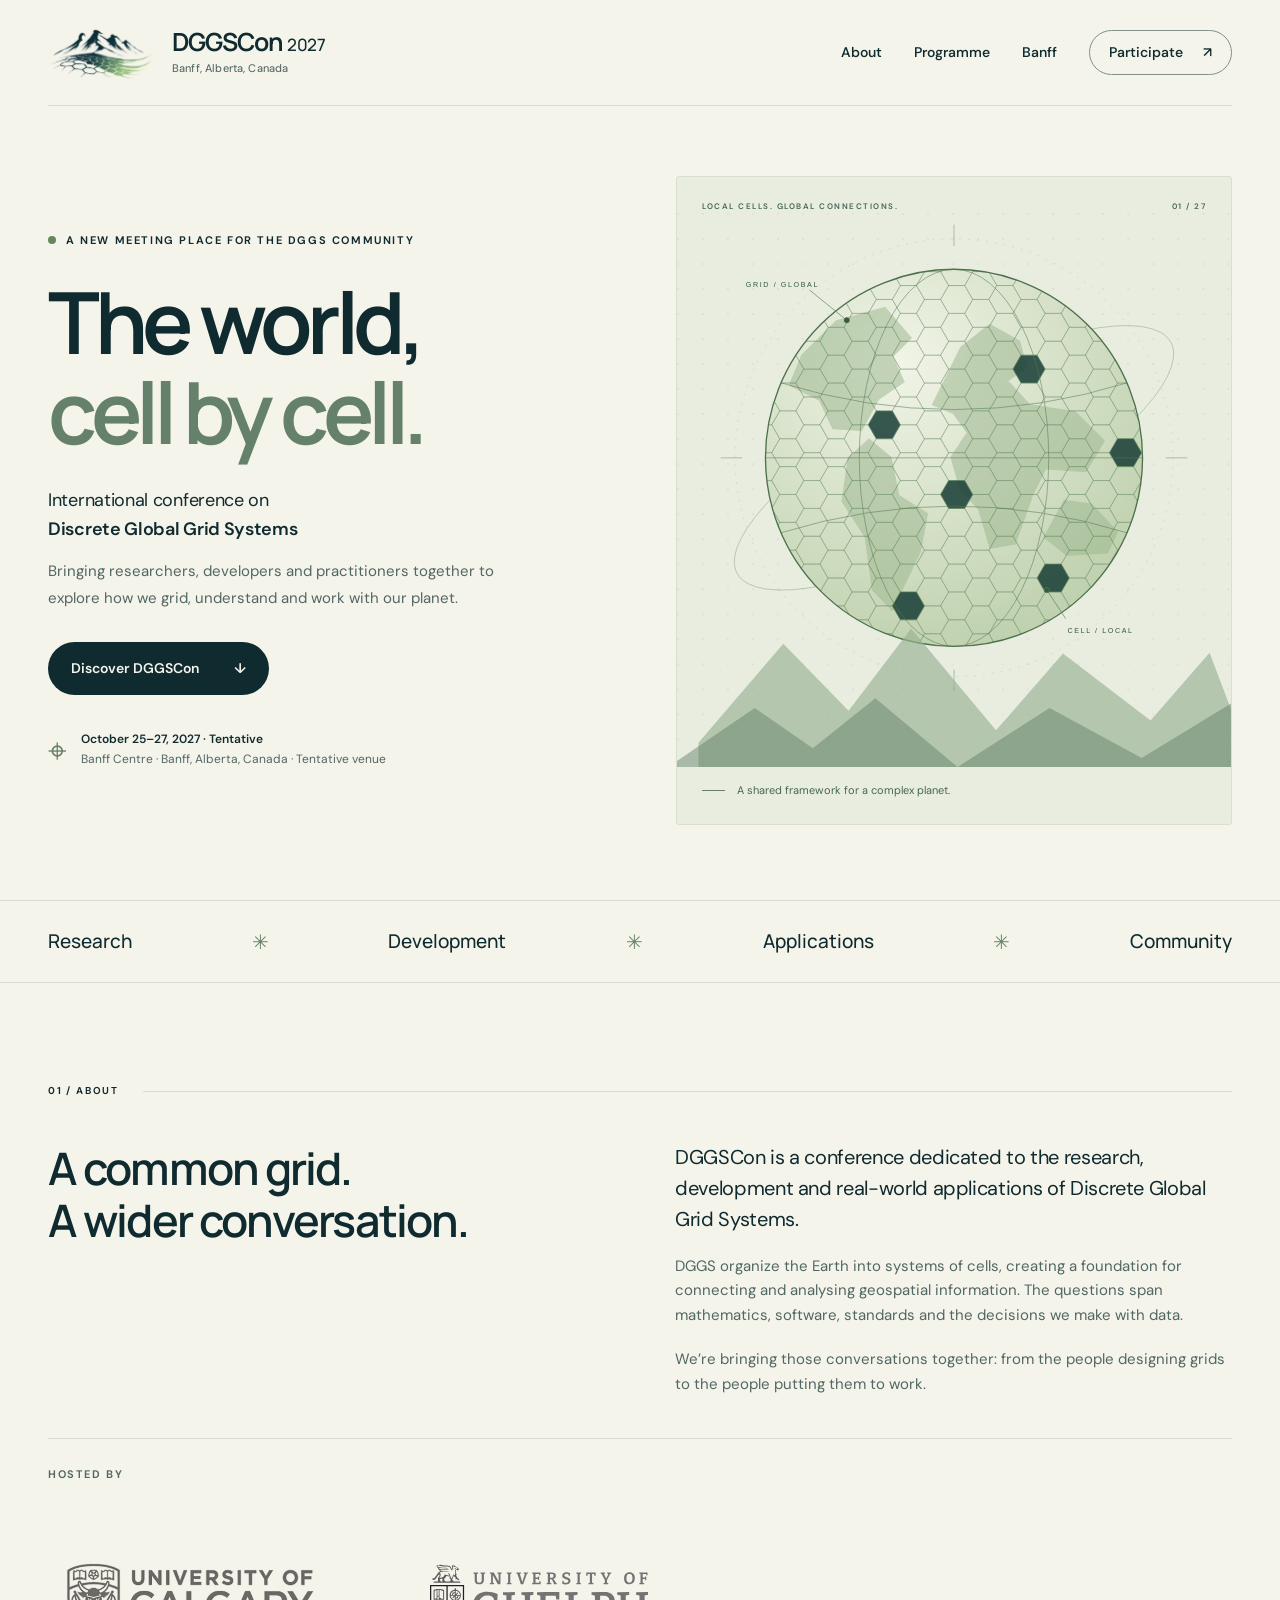
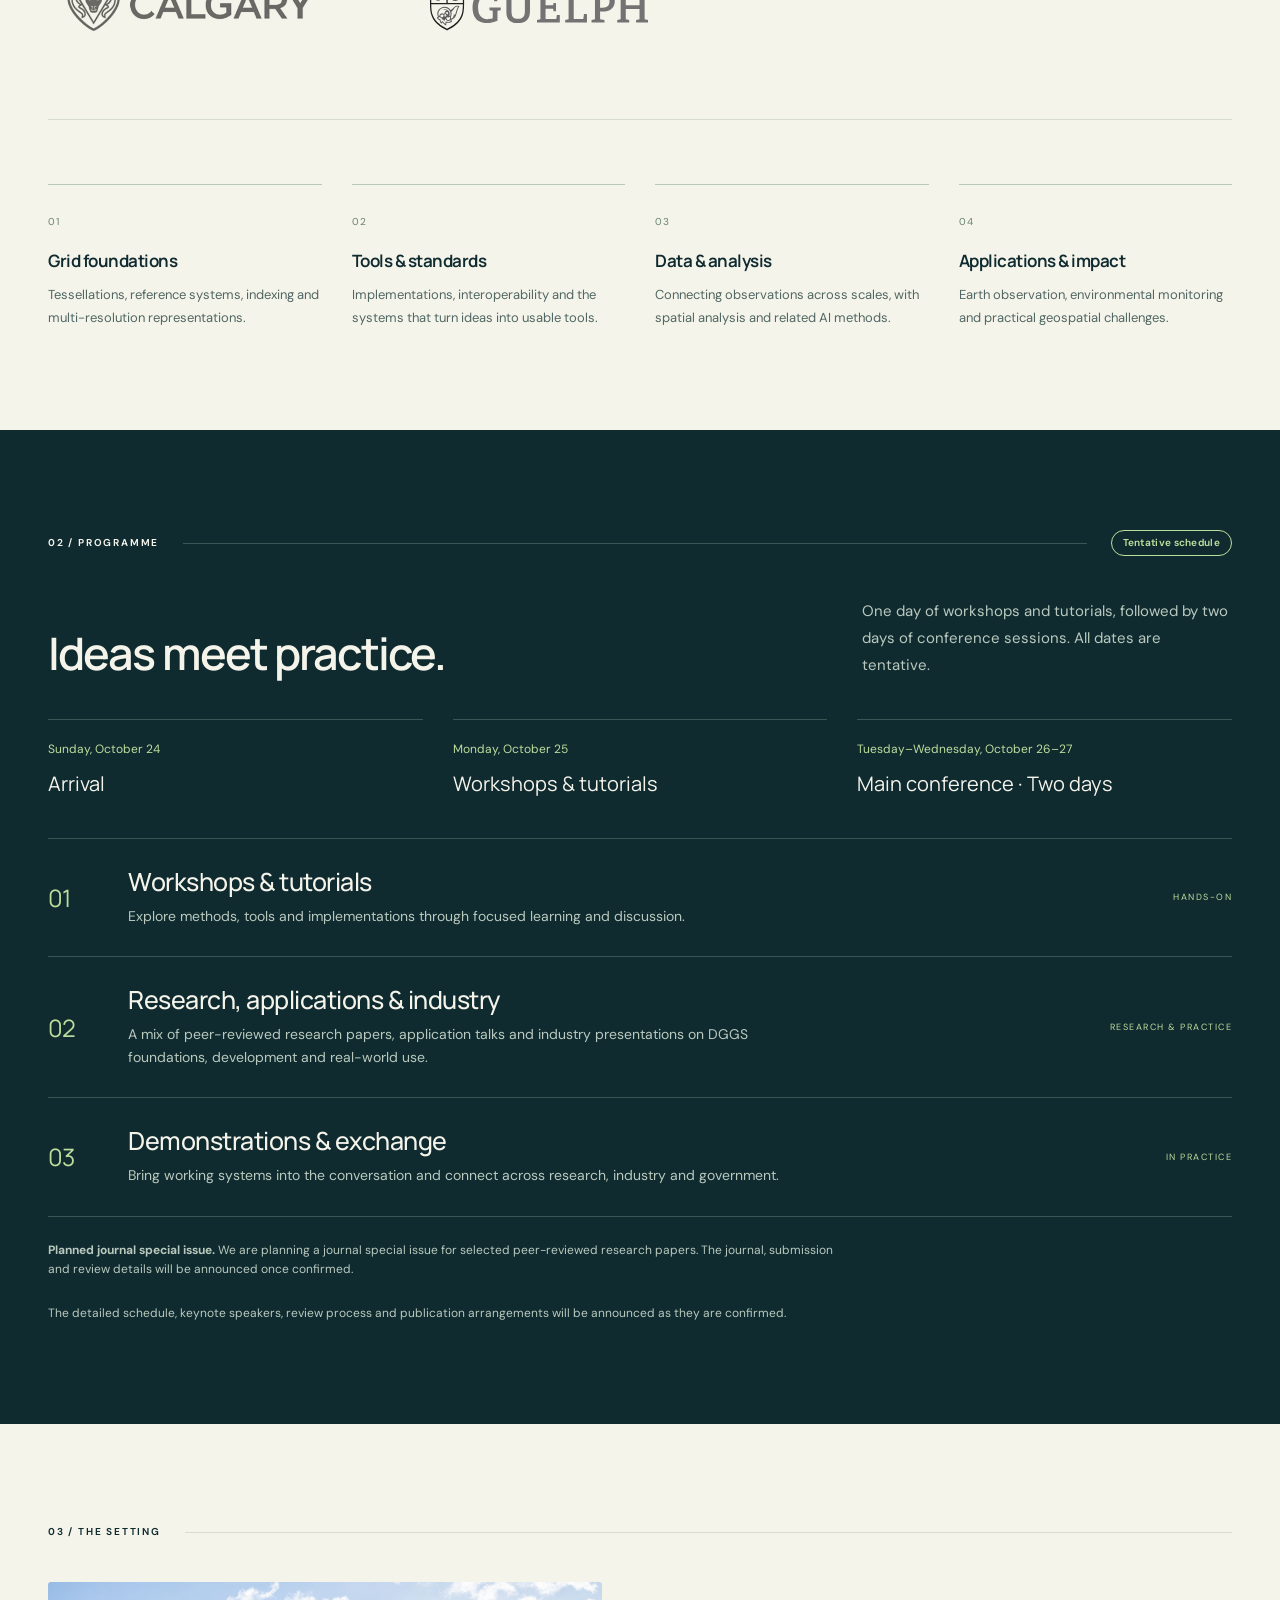
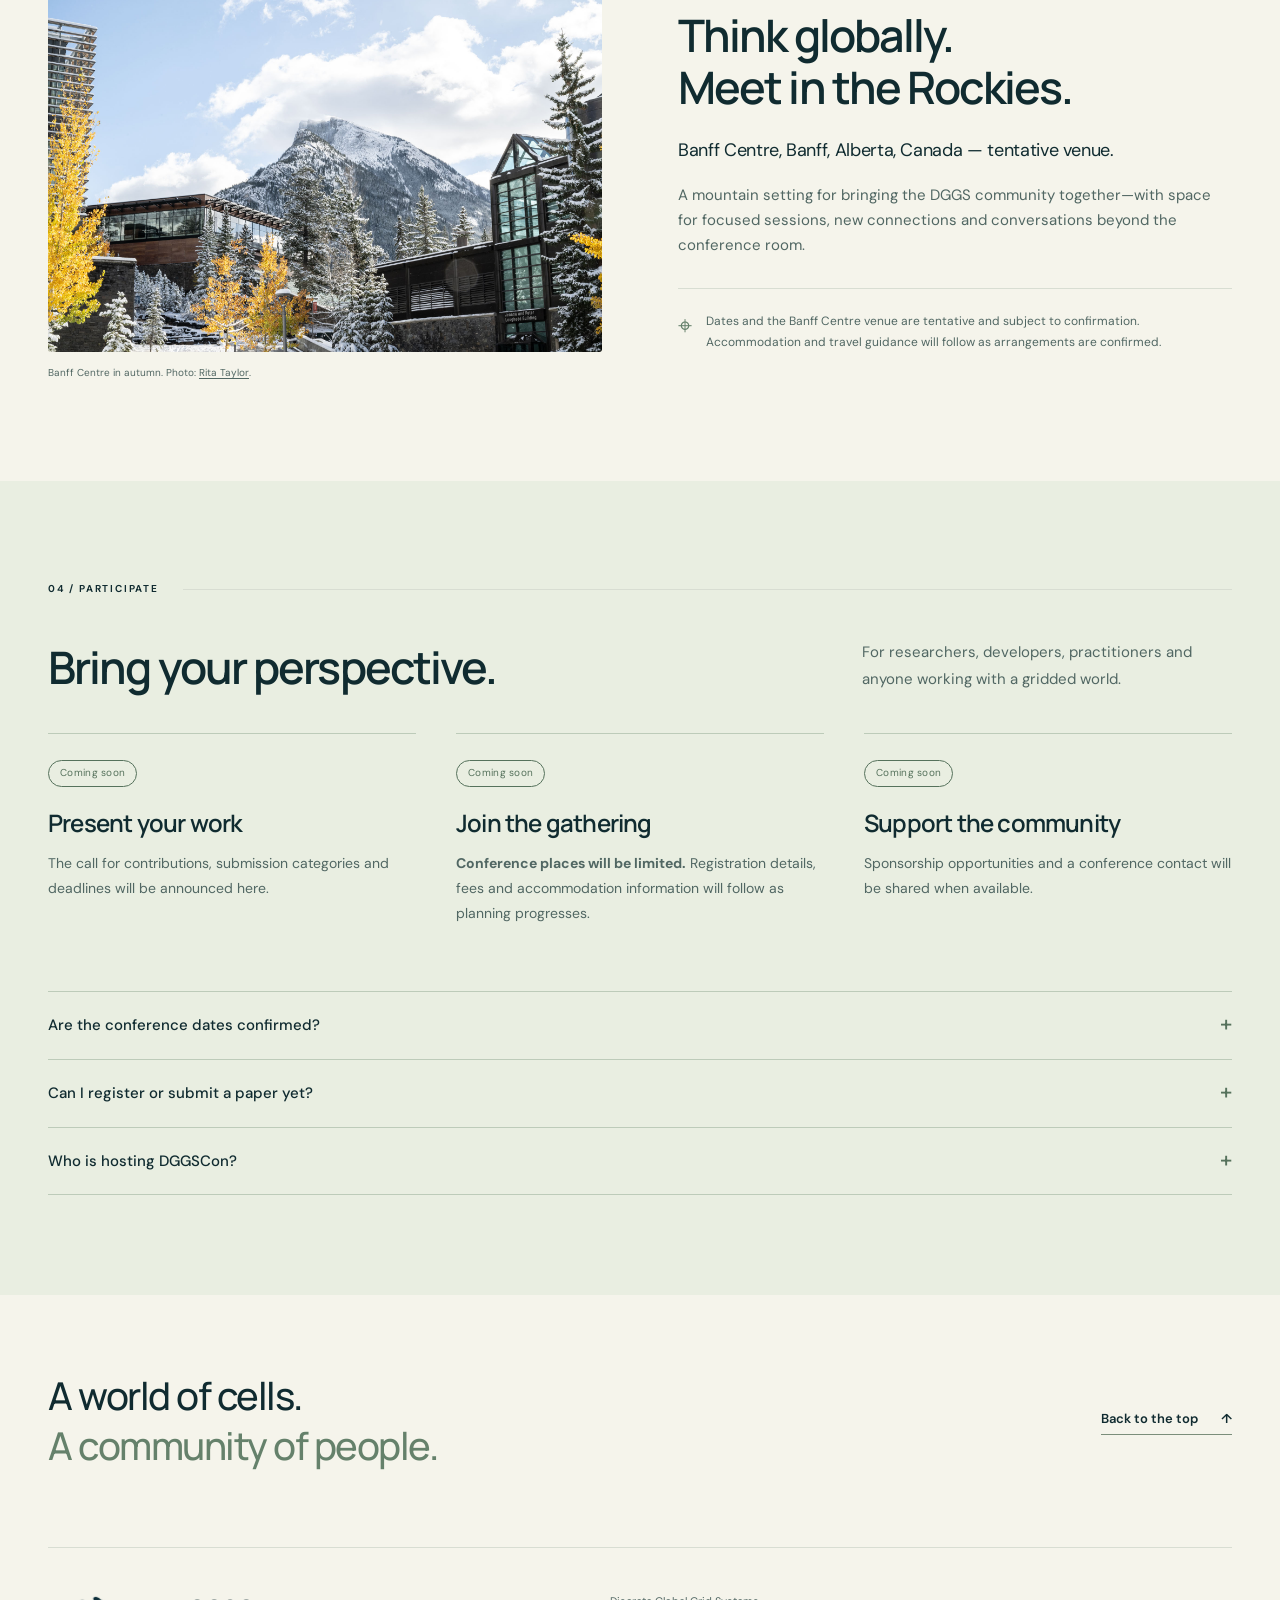
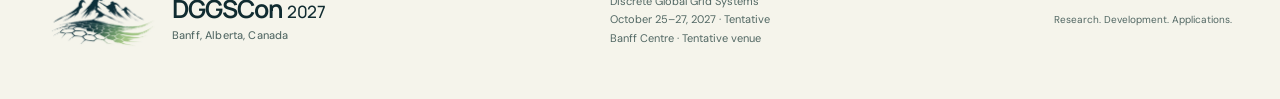
==== docs/index.html @ 4695f484 "Add grey university host logos" ====
<!doctype html>
<html lang="en">
<head>
  <meta charset="utf-8">
  <meta name="viewport" content="width=device-width, initial-scale=1">
  <meta name="description" content="DGGSCon 2027: a conference bringing together research, development and applications of Discrete Global Grid Systems. Tentatively October 25–27, 2027 at Banff Centre, Banff, Alberta, Canada.">
  <meta name="theme-color" content="#102b30">
  <meta property="og:title" content="DGGSCon 2027 — The world, cell by cell.">
  <meta property="og:description" content="Research. Development. Applications. A meeting place for the DGGS community. October 25–27, 2027 at Banff Centre, Banff, Canada — dates and venue tentative.">
  <meta property="og:type" content="website">
  <title>DGGSCon 2027 — Discrete Global Grid Systems</title>
  <link rel="icon" href="assets/dggscon-logo.png" type="image/png">
  <link rel="stylesheet" href="assets/styles.css?v=5">
</head>
<body>
  <a class="skip-link" href="#main">Skip to content</a>
  <header class="site-header shell">
    <a class="brand brand-logo" href="#" aria-label="DGGSCon 2027 home">
      <img src="assets/dggscon-logo.png" alt="" width="1774" height="887">
      <span class="brand-details">
        <span class="brand-name">DGGSCon <span class="brand-edition">2027</span></span>
        <span class="brand-location">Banff, Alberta, Canada</span>
      </span>
    </a>
    <nav aria-label="Main navigation">
      <a href="#about">About</a>
      <a href="#programme">Programme</a>
      <a href="#banff">Banff</a>
      <a class="nav-button" href="#participate">Participate <span aria-hidden="true">↗</span></a>
    </nav>
  </header>

  <main id="main">
    <section class="hero shell" aria-labelledby="hero-title">
      <div class="hero-copy">
        <p class="eyebrow"><span class="signal" aria-hidden="true"></span> A new meeting place for the DGGS community</p>
        <h1 id="hero-title">The world,<br><span>cell by cell.</span></h1>
        <p class="hero-subtitle">International conference on<br><strong>Discrete Global Grid Systems</strong></p>
        <p class="hero-description">Bringing researchers, developers and practitioners together to explore how we grid, understand and work with our planet.</p>
        <a class="button" href="#about">Discover DGGSCon <span aria-hidden="true">↓</span></a>
        <div class="hero-location">
          <span class="location-symbol" aria-hidden="true">⌖</span>
          <div><strong>October 25–27, 2027 · Tentative</strong><span>Banff Centre · Banff, Alberta, Canada · Tentative venue</span></div>
        </div>
      </div>
      <figure class="hero-art">
        <div class="art-topline"><span>LOCAL CELLS. GLOBAL CONNECTIONS.</span><span aria-hidden="true">01 / 27</span></div>
        <img src="assets/globe.svg" width="620" height="620" alt="An illustrative globe made of interconnected grid cells, above a mountain silhouette.">
        <figcaption><span class="art-caption-rule" aria-hidden="true"></span> A shared framework for a complex planet.</figcaption>
      </figure>
    </section>

    <div class="theme-band" aria-label="Conference focus">
      <div class="shell"><span>Research</span><span aria-hidden="true">✳</span><span>Development</span><span aria-hidden="true">✳</span><span>Applications</span><span aria-hidden="true">✳</span><span>Community</span></div>
    </div>

    <section id="about" class="about section shell" aria-labelledby="about-title">
      <div class="section-label"><span>01 / ABOUT</span><span class="fine-rule" aria-hidden="true"></span></div>
      <div class="about-grid">
        <h2 id="about-title">A common grid.<br>A wider conversation.</h2>
        <div class="about-copy">
          <p class="lead">DGGSCon is a conference dedicated to the research, development and real-world applications of Discrete Global Grid Systems.</p>
          <p>DGGS organize the Earth into systems of cells, creating a foundation for connecting and analysing geospatial information. The questions span mathematics, software, standards and the decisions we make with data.</p>
          <p>We’re bringing those conversations together: from the people designing grids to the people putting them to work.</p>
        </div>
      </div>
      <div class="organizers" aria-label="Conference hosts">
        <p class="eyebrow">Hosted by</p>
        <div class="host-logos">
          <a class="host-logo host-logo-calgary" href="https://www.ucalgary.ca/">
            <img src="assets/university-of-calgary-logo.jpg" alt="University of Calgary" width="576" height="311" loading="lazy">
          </a>
          <a class="host-logo host-logo-guelph" href="https://www.uoguelph.ca/">
            <img src="assets/university-of-guelph-logo.svg" alt="University of Guelph" width="1346" height="437" loading="lazy">
          </a>
        </div>
      </div>
      <div class="topics" aria-label="Topics of interest">
        <article><span class="topic-number">01</span><h3>Grid foundations</h3><p>Tessellations, reference systems, indexing and multi-resolution representations.</p></article>
        <article><span class="topic-number">02</span><h3>Tools &amp; standards</h3><p>Implementations, interoperability and the systems that turn ideas into usable tools.</p></article>
        <article><span class="topic-number">03</span><h3>Data &amp; analysis</h3><p>Connecting observations across scales, with spatial analysis and related AI methods.</p></article>
        <article><span class="topic-number">04</span><h3>Applications &amp; impact</h3><p>Earth observation, environmental monitoring and practical geospatial challenges.</p></article>
      </div>
    </section>

    <section id="programme" class="programme section" aria-labelledby="programme-title">
      <div class="shell">
        <div class="section-label"><span>02 / PROGRAMME</span><span class="fine-rule" aria-hidden="true"></span><span class="status-pill">Tentative schedule</span></div>
        <div class="section-intro"><h2 id="programme-title">Ideas meet practice.</h2><p>One day of workshops and tutorials, followed by two days of conference sessions. All dates are tentative.</p></div>
        <dl class="schedule-grid" aria-label="Tentative conference schedule">
          <div><dt>Sunday, October 24</dt><dd>Arrival</dd></div>
          <div><dt>Monday, October 25</dt><dd>Workshops &amp; tutorials</dd></div>
          <div><dt>Tuesday–Wednesday, October 26–27</dt><dd>Main conference · Two days</dd></div>
        </dl>
        <div class="programme-list">
          <article><span class="programme-index">01</span><div><h3>Workshops &amp; tutorials</h3><p>Explore methods, tools and implementations through focused learning and discussion.</p></div><span class="programme-tag">HANDS-ON</span></article>
          <article><span class="programme-index">02</span><div><h3>Research, applications &amp; industry</h3><p>A mix of peer-reviewed research papers, application talks and industry presentations on DGGS foundations, development and real-world use.</p></div><span class="programme-tag">RESEARCH &amp; PRACTICE</span></article>
          <article><span class="programme-index">03</span><div><h3>Demonstrations &amp; exchange</h3><p>Bring working systems into the conversation and connect across research, industry and government.</p></div><span class="programme-tag">IN PRACTICE</span></article>
        </div>
        <p class="programme-note"><strong>Planned journal special issue.</strong> We are planning a journal special issue for selected peer-reviewed research papers. The journal, submission and review details will be announced once confirmed.</p>
        <p class="programme-note">The detailed schedule, keynote speakers, review process and publication arrangements will be announced as they are confirmed.</p>
      </div>
    </section>

    <section id="banff" class="banff section shell" aria-labelledby="banff-title">
      <div class="section-label"><span>03 / THE SETTING</span><span class="fine-rule" aria-hidden="true"></span></div>
      <div class="banff-grid">
        <figure class="setting-photo">
          <img src="assets/banff-centre-autumn-rita-taylor.jpg" width="2049" height="1366" loading="lazy" alt="Banff Centre campus with golden autumn trees and fresh snow beneath a mountain peak.">
          <figcaption>Banff Centre in autumn. Photo: <a href="https://tourismealberta.ca/wp-content/uploads/2018/05/Banff-Centre-for-Arts-and-Creativity-Campus-Fall-Photo-by-Rita-Taylor.jpg">Rita Taylor</a>.</figcaption>
        </figure>
        <div class="banff-copy"><h2 id="banff-title">Think globally.<br>Meet in the Rockies.</h2><p class="lead">Banff Centre, Banff, Alberta, Canada — tentative venue.</p><p>A mountain setting for bringing the DGGS community together—with space for focused sessions, new connections and conversations beyond the conference room.</p><div class="venue-note"><span aria-hidden="true">⌖</span><p>Dates and the Banff Centre venue are tentative and subject to confirmation. Accommodation and travel guidance will follow as arrangements are confirmed.</p></div></div>
      </div>
    </section>

    <section id="participate" class="participate section" aria-labelledby="participate-title">
      <div class="shell">
        <div class="section-label"><span>04 / PARTICIPATE</span><span class="fine-rule" aria-hidden="true"></span></div>
        <div class="section-intro"><h2 id="participate-title">Bring your perspective.</h2><p>For researchers, developers, practitioners and anyone working with a gridded world.</p></div>
        <div class="participation-grid">
          <article><span class="status-pill">Coming soon</span><h3>Present your work</h3><p>The call for contributions, submission categories and deadlines will be announced here.</p></article>
          <article><span class="status-pill">Coming soon</span><h3>Join the gathering</h3><p><strong>Conference places will be limited.</strong> Registration details, fees and accommodation information will follow as planning progresses.</p></article>
          <article><span class="status-pill">Coming soon</span><h3>Support the community</h3><p>Sponsorship opportunities and a conference contact will be shared when available.</p></article>
        </div>
        <div class="faq">
          <details><summary>Are the conference dates confirmed?<span aria-hidden="true">+</span></summary><p>The tentative event dates are October 25–27, 2027: workshops and tutorials on October 25, followed by two days of conference sessions on October 26–27. Arrival is planned for October 24. Both the dates and the Banff Centre venue are subject to confirmation.</p></details>
          <details><summary>Can I register or submit a paper yet?<span aria-hidden="true">+</span></summary><p>Registration and submissions are not open yet. This page will be updated with the relevant links and deadlines when they are available.</p></details>
          <details><summary>Who is hosting DGGSCon?<span aria-hidden="true">+</span></summary><p>DGGSCon is hosted by the University of Calgary and the University of Guelph. Organizing committee members, Programme Chairs and advisory appointments will be announced as roles are confirmed.</p></details>
        </div>
      </div>
    </section>
    <section class="closing shell" aria-label="Conference invitation"><p>A world of cells.<br><span>A community of people.</span></p><a class="text-link" href="#main">Back to the top <span aria-hidden="true">↑</span></a></section>
  </main>
  <footer class="site-footer shell">
    <a class="brand brand-logo" href="#main" aria-label="DGGSCon 2027 home">
      <img src="assets/dggscon-logo.png" alt="" width="1774" height="887">
      <span class="brand-details">
        <span class="brand-name">DGGSCon <span class="brand-edition">2027</span></span>
        <span class="brand-location">Banff, Alberta, Canada</span>
      </span>
    </a>
    <p>Discrete Global Grid Systems<br>October 25–27, 2027 · Tentative<br>Banff Centre · Tentative venue</p>
    <span class="footer-note">Research. Development. Applications.</span>
  </footer>
</body>
</html>
---- docs/assets/styles.css ----
@import url('https://fonts.googleapis.com/css2?family=DM+Sans:wght@400;450;500;550;600;650;700&family=Manrope:wght@400;500;600;650;700;750;800&display=swap');

:root{--paper:#f5f4eb;--ink:#102b30;--muted:#516763;--line:#d8ddd2;--green:#bbdf9d;--pine:#193b3c;--cream:#e8edda;--font:'DM Sans',sans-serif;--display:'Manrope',sans-serif}
*{box-sizing:border-box}html{scroll-behavior:smooth;scroll-padding-top:30px}body{margin:0;background:var(--paper);color:var(--ink);font-family:var(--font);font-size:16px;line-height:1.65;-webkit-font-smoothing:antialiased}a{color:inherit;text-decoration:none}a:hover{text-decoration:underline;text-underline-offset:5px}button,a,summary{-webkit-tap-highlight-color:transparent}a:focus-visible,summary:focus-visible{outline:3px solid #aa6830;outline-offset:5px}img,svg{max-width:100%;display:block}h1,h2,h3,p,figure{margin:0}h1,h2,h3{font-family:var(--display);line-height:1.16}::selection{background:var(--green);color:var(--ink)}.shell{width:min(1240px,calc(100% - 96px));margin-inline:auto}.section{padding-block:100px}.skip-link{position:absolute;top:8px;left:12px;background:var(--ink);color:white;padding:12px;transform:translateY(-160%);z-index:5}.skip-link:focus{transform:none}.sr-only{position:absolute;width:1px;height:1px;padding:0;margin:-1px;overflow:hidden;clip:rect(0,0,0,0);white-space:nowrap;border:0}
.site-header{min-height:106px;display:flex;align-items:center;justify-content:space-between;border-bottom:1px solid var(--line);gap:24px}.brand{display:inline-flex;align-items:center;gap:10px;font-family:var(--display);font-size:24px;font-weight:800;letter-spacing:-1.2px;line-height:1}.brand-year{font-weight:500;font-size:13px;letter-spacing:-.3px;padding-left:7px;vertical-align:top}.site-header nav{display:flex;align-items:center;gap:32px;font-size:14px;font-weight:550}.nav-button{border:1px solid #81918a;border-radius:30px;padding:10px 19px;display:flex;gap:20px;align-items:center}.nav-button:hover{background:var(--cream);text-decoration:none}
.hero{display:grid;grid-template-columns:1.04fr 1fr;gap:50px;align-items:center;padding-block:70px 75px}.eyebrow{font-size:11px;font-weight:650;letter-spacing:1.6px;text-transform:uppercase;display:flex;align-items:center;gap:10px}.signal{display:block;width:8px;height:8px;background:#64875d;border-radius:50%;flex-shrink:0}.hero h1{font-size:clamp(58px,6.7vw,93px);font-weight:650;letter-spacing:-5.5px;line-height:1.04;margin-top:28px}.hero h1 span{color:#65816b}.hero-subtitle{margin-top:30px;font-size:18px;line-height:1.6;letter-spacing:-.3px}.hero-subtitle strong{font-weight:600}.hero-description{max-width:460px;margin-top:15px;color:var(--muted);font-size:15px;line-height:1.8}.button{display:inline-flex;align-items:center;gap:35px;background:var(--ink);color:var(--paper);border-radius:32px;padding:15px 23px;margin-top:30px;font-size:14px;font-weight:600}.button:hover{background:#2d5049;text-decoration:none}.hero-location{display:flex;align-items:center;gap:14px;margin-top:35px}.location-symbol{font-size:33px;font-weight:400;line-height:1;color:#64806a}.hero-location strong,.hero-location span:not(.location-symbol){display:block;font-size:12px}.hero-location strong{font-weight:600}.hero-location div>span{color:var(--muted);font-size:11px}.hero-art{position:relative;align-self:stretch;display:flex;flex-direction:column;justify-content:center;min-width:0;background:#e8eddf;border:1px solid #d6dfd1;border-radius:3px;overflow:hidden}.art-topline{display:flex;justify-content:space-between;gap:12px;padding:23px 25px 0;font-size:8px;font-weight:600;letter-spacing:1.5px;color:#466759}.hero-art>img{width:100%;height:auto;margin-block:-2px -15px}.hero-art figcaption{display:flex;align-items:center;gap:12px;padding:0 25px 25px;color:#466759;font-size:11px}.art-caption-rule{width:23px;height:1px;background:#67816a}.theme-band{border-block:1px solid var(--line)}.theme-band>.shell{display:flex;justify-content:space-between;align-items:center;gap:16px;padding-block:24px;font-family:var(--display);font-size:19px;font-weight:500}.theme-band span[aria-hidden]{color:#67846b;font-size:20px}
.section-label{display:flex;align-items:center;gap:24px;font-size:10px;font-weight:650;letter-spacing:1.8px}.fine-rule{height:1px;background:var(--line);flex:1}.about-grid{display:grid;grid-template-columns:1fr 1fr;gap:70px;margin-top:42px}h2{font-size:clamp(33px,3.5vw,46px);font-weight:600;letter-spacing:-1.9px}.lead{font-size:20px;line-height:1.55;letter-spacing:-.35px}.about-copy>p+p{margin-top:19px;color:var(--muted);font-size:15px}.text-link{display:inline-flex;gap:23px;align-items:center;font-size:13px;font-weight:600;border-bottom:1px solid #7b8e7b;padding-bottom:5px}.about-copy>.text-link{margin-top:24px}.text-link:hover{text-decoration:none;border-color:var(--ink)}.topics{display:grid;grid-template-columns:repeat(4,1fr);gap:30px;margin-top:64px}.topics article{border-top:1px solid #b9c7b7;padding-top:22px}.topic-number{font-size:10px;color:#65836b;letter-spacing:1px}.topics h3{font-size:17px;font-weight:650;margin-block:18px 12px;letter-spacing:-.5px}.topics p{font-size:13px;color:var(--muted);line-height:1.8}
.programme{background:var(--ink);color:var(--paper)}.programme .fine-rule{background:#3b5555}.status-pill{display:inline-block;border:1px solid currentColor;border-radius:18px;padding:4px 11px;font-size:10px;letter-spacing:.3px;white-space:nowrap;color:#56725c}.programme .status-pill{color:var(--green);letter-spacing:.3px}.section-intro{display:flex;justify-content:space-between;align-items:flex-end;gap:60px;margin-block:42px 40px}.section-intro>p{max-width:370px;font-size:15px;color:var(--muted);line-height:1.8}.programme .section-intro>p{color:#b9c9be}.programme-list article{display:flex;align-items:center;gap:40px;border-top:1px solid #3b5555;padding-block:28px}.programme-index{font-family:var(--display);color:var(--green);font-size:24px;letter-spacing:-1px;width:40px;flex-shrink:0}.programme-list h3{font-weight:500;letter-spacing:-.5px;font-size:25px}.programme-list p{font-size:14px;color:#b9c9be;margin-top:9px;max-width:690px}.programme-tag{margin-left:auto;color:var(--green);font-size:9px;letter-spacing:1.5px;white-space:nowrap}.programme-list{border-bottom:1px solid #3b5555}.programme-note{margin-top:24px;color:#b9c9be;font-size:12px;max-width:800px}
.banff-grid{display:grid;grid-template-columns:1fr 1fr;gap:76px;align-items:center;margin-top:42px}.mountain-panel{background:#193b3c;position:relative;overflow:hidden;border-radius:3px;color:#dce8d5}.mountain-label{position:absolute;top:25px;left:25px;font-size:8px;letter-spacing:2px}.mountain-panel svg{width:100%;height:auto;min-height:300px;object-fit:cover}.mountain-bottom{position:absolute;bottom:24px;left:25px;font-size:8px;letter-spacing:2px}.banff-copy .lead{margin-top:24px;font-size:18px}.banff-copy>p:not(.lead){color:var(--muted);font-size:15px;margin-top:18px}.venue-note{display:flex;gap:14px;align-items:flex-start;padding-top:22px;border-top:1px solid var(--line);margin-top:30px}.venue-note>span{font-size:25px;line-height:1.2;color:#64806a}.venue-note p{font-size:12px;color:var(--muted);line-height:1.8}.participate{background:#e9eee1}.participation-grid{display:grid;grid-template-columns:repeat(3,1fr);gap:40px}.participation-grid article{padding-top:24px;border-top:1px solid #bdcbb9}.participation-grid h3{font-size:24px;font-weight:600;letter-spacing:-.8px;margin-top:22px}.participation-grid p{margin-top:14px;font-size:14px;color:var(--muted);line-height:1.8}.faq{margin-top:65px;border-top:1px solid #bdcbb9}.faq details{border-bottom:1px solid #bdcbb9;padding-block:21px}.faq summary{list-style:none;cursor:pointer;display:flex;justify-content:space-between;gap:25px;font-weight:500;font-size:15px}.faq summary::-webkit-details-marker{display:none}.faq summary>span{font-size:22px;color:#56725c;line-height:1}.faq details[open] summary>span{transform:rotate(45deg)}.faq details>p{margin-top:16px;font-size:14px;color:var(--muted);max-width:770px}.closing{display:flex;align-items:center;justify-content:space-between;gap:40px;padding-block:76px}.closing p{font-family:var(--display);font-weight:500;font-size:clamp(26px,3vw,39px);letter-spacing:-1.5px;line-height:1.3}.closing p>span{color:#65816b}.site-footer{border-top:1px solid var(--line);display:flex;align-items:center;justify-content:space-between;gap:30px;padding-block:30px 38px}.site-footer .brand{font-size:21px}.site-footer p{font-size:11px;color:var(--muted);line-height:1.7}.footer-note{font-size:10px;color:var(--muted)}
.hero-art>img{margin-block:0}.hero-art figcaption{background:#e8eddf;padding-top:14px}
@media(min-width:1600px){.hero{padding-block:85px}.hero h1{font-size:96px}}
@media(max-width:1100px){.shell{width:calc(100% - 64px)}.hero{gap:30px}.hero h1{font-size:70px;letter-spacing:-4px}.hero .eyebrow{font-size:9px;letter-spacing:1px}.hero-description{font-size:14px}.art-topline{font-size:7px;letter-spacing:1px}.about-grid{gap:45px}.topics{gap:20px}.banff-grid{gap:45px}.programme-tag{font-size:8px}.programme-list article{gap:25px}}
@media(max-width:800px){.shell{width:calc(100% - 48px)}.site-header{min-height:92px}.site-header nav{gap:18px;font-size:12px}.brand{font-size:21px}.nav-button{padding:9px 13px;gap:8px}.hero{grid-template-columns:1fr;gap:42px;padding-block:48px}.hero h1{font-size:clamp(60px,11vw,90px);letter-spacing:-4px}.hero .eyebrow{font-size:10px}.hero-description{max-width:500px;font-size:15px}.hero-art{max-width:520px;width:100%;justify-self:center}.hero-art>img{max-height:480px;object-fit:contain}.theme-band>.shell{font-size:15px;padding-block:20px;gap:10px}.theme-band span[aria-hidden]{font-size:15px}.section{padding-block:65px}.about-grid{grid-template-columns:1fr;gap:30px;margin-top:30px}.about-copy{max-width:620px}.topics{grid-template-columns:repeat(2,1fr);gap:30px;margin-top:40px}.section-intro{display:block;margin-top:30px}.section-intro>p{margin-top:18px;max-width:550px}.programme-tag{display:none}.programme-list article{gap:22px}.programme-list h3{font-size:22px}.programme-index{font-size:22px}.banff-grid{grid-template-columns:1fr;gap:35px;margin-top:30px}.mountain-panel{max-width:580px;width:100%;justify-self:center}.banff-copy{max-width:620px}.participation-grid{gap:22px}.participation-grid h3{font-size:21px}.participation-grid p{font-size:13px}.closing{padding-block:55px}.footer-note{display:none}}
@media(max-width:520px){.shell{width:calc(100% - 36px)}.site-header{flex-wrap:wrap;justify-content:center;gap:20px;padding-block:23px 19px}.site-header .brand{font-size:24px}.site-header nav{width:100%;justify-content:space-between;gap:10px;font-size:12px}.nav-button{padding:7px 12px}.hero{padding-top:37px;gap:32px}.hero .eyebrow{font-size:8px;letter-spacing:1px}.hero h1{font-size:clamp(44px,13vw,61px);letter-spacing:-2.5px;margin-top:24px}.hero-subtitle{font-size:17px;margin-top:25px}.hero-description{font-size:14px}.hero-location{margin-top:28px}.hero-location strong{font-size:11px}.hero-location div>span{font-size:10px}.art-topline{padding:18px 18px 0;font-size:6px}.hero-art figcaption{padding:0 18px 18px;font-size:10px}.hero-art>img{max-height:380px}.theme-band>.shell{display:grid;grid-template-columns:1fr auto 1fr;row-gap:8px;font-size:15px;text-align:center}.theme-band span:nth-child(4){display:none}.section-label{font-size:9px;gap:15px}.section{padding-block:52px}h2{font-size:34px;letter-spacing:-1.5px}.lead{font-size:18px}.about-copy>p+p{font-size:14px}.topics{gap:25px 20px}.topics h3{font-size:16px}.topics p{font-size:12px}.programme-list article{gap:15px;align-items:flex-start;padding-block:24px}.programme-index{font-size:19px;width:27px;margin-top:4px}.programme-list h3{font-size:20px}.programme-list p{font-size:13px}.programme-note{font-size:11px}.participation-grid{grid-template-columns:1fr;gap:30px}.participation-grid article{padding-top:20px}.participation-grid h3{margin-top:16px;font-size:23px}.participation-grid p{font-size:14px;max-width:400px}.faq{margin-top:40px}.faq summary{font-size:14px}.closing{display:block}.closing .text-link{margin-top:25px}.closing p{font-size:32px}.site-footer{align-items:flex-start;gap:15px;padding-block:27px}.site-footer .brand{font-size:19px;gap:7px}.site-footer .brand-year{font-size:11px}.site-footer p{font-size:10px;text-align:right}}
@media(prefers-reduced-motion:reduce){html{scroll-behavior:auto}}

.organizers{margin-top:42px;padding-block:26px;border-block:1px solid var(--line)}.organizers .eyebrow{color:var(--muted)}.organizer-names{display:flex;flex-wrap:wrap;align-items:baseline;gap:8px 20px;margin-top:12px;font-family:var(--display);font-size:clamp(19px,2.1vw,25px);font-weight:600;letter-spacing:-.5px}.organizer-names>span{color:#65816b}

.schedule-grid{display:grid;grid-template-columns:repeat(3,1fr);gap:30px;margin:0 0 40px}.schedule-grid>div{border-top:1px solid #3b5555;padding-top:20px}.schedule-grid dt{font-size:12px;color:var(--green)}.schedule-grid dd{margin:10px 0 0;font-family:var(--display);font-size:20px;line-height:1.4}.hero-location div{min-width:0}@media(max-width:800px){.schedule-grid{gap:20px}.schedule-grid dd{font-size:18px}}@media(max-width:520px){.schedule-grid{grid-template-columns:1fr;gap:20px}.hero-location div>span{line-height:1.7}}

.site-header .brand-logo,.site-footer .brand-logo{padding-block:14px;gap:14px;letter-spacing:0;flex-shrink:0}
.brand-logo>img{width:110px;height:auto;max-width:none;object-fit:contain}
.brand-details{display:flex;flex-direction:column;gap:7px}
.brand-name{font-family:var(--display);font-size:25px;font-weight:650;letter-spacing:-1px;white-space:nowrap}
.brand-edition{font-size:17px;font-weight:500;letter-spacing:-.5px}
.brand-location{font-family:var(--font);font-size:11px;font-weight:450;line-height:1.4;letter-spacing:.15px;color:var(--muted)}
.setting-photo{margin:0;min-width:0}
.setting-photo>img{width:100%;height:auto;border-radius:3px}
.setting-photo figcaption{margin-top:12px;font-size:10px;line-height:1.7;color:var(--muted)}
.setting-photo figcaption a{text-decoration:underline;text-underline-offset:2px}
@media(max-width:800px){.site-header:has(.brand-logo){flex-wrap:wrap;justify-content:flex-start;gap:10px;padding-block:10px 19px}.site-header:has(.brand-logo) nav{width:100%;justify-content:space-between}.site-header .brand-logo{padding-block:4px}}
@media(max-width:800px){.site-footer:has(.brand-logo){flex-wrap:wrap}.site-footer .brand-logo{padding-block:0}}
@media(max-width:520px){.brand-logo>img{width:86px}.site-header .brand-logo,.site-footer .brand-logo{gap:12px}.brand-name{font-size:23px}.brand-edition{font-size:15px}.brand-location{font-size:10px}.site-footer:has(.brand-logo){gap:22px}.site-footer:has(.brand-logo) p{text-align:left}}

/* University host marks: restrained grey treatment on the paper background. */
.host-logos{display:flex;flex-wrap:wrap;align-items:center;gap:28px 44px;margin-top:18px}
.host-logo{display:flex;align-items:center;justify-content:center;flex:0 0 auto;padding:12px;min-height:112px;border-radius:3px}
.host-logo img{display:block;width:250px;height:auto;max-width:100%;object-fit:contain}
.host-logo-calgary{margin-left:-24px}
.host-logo-calgary img{width:310px;mix-blend-mode:multiply;opacity:.65;filter:grayscale(1)}
.host-logo-guelph img{filter:grayscale(1) brightness(.45)}
.host-logo:hover,.host-logo:focus-visible{background:var(--cream)}
@media(max-width:600px){.host-logos{flex-direction:column;align-items:flex-start;gap:8px;margin-top:10px}.host-logo{min-height:100px}.host-logo-calgary{margin-left:-20px}.host-logo-calgary img{width:290px}.host-logo-guelph img{width:235px}}
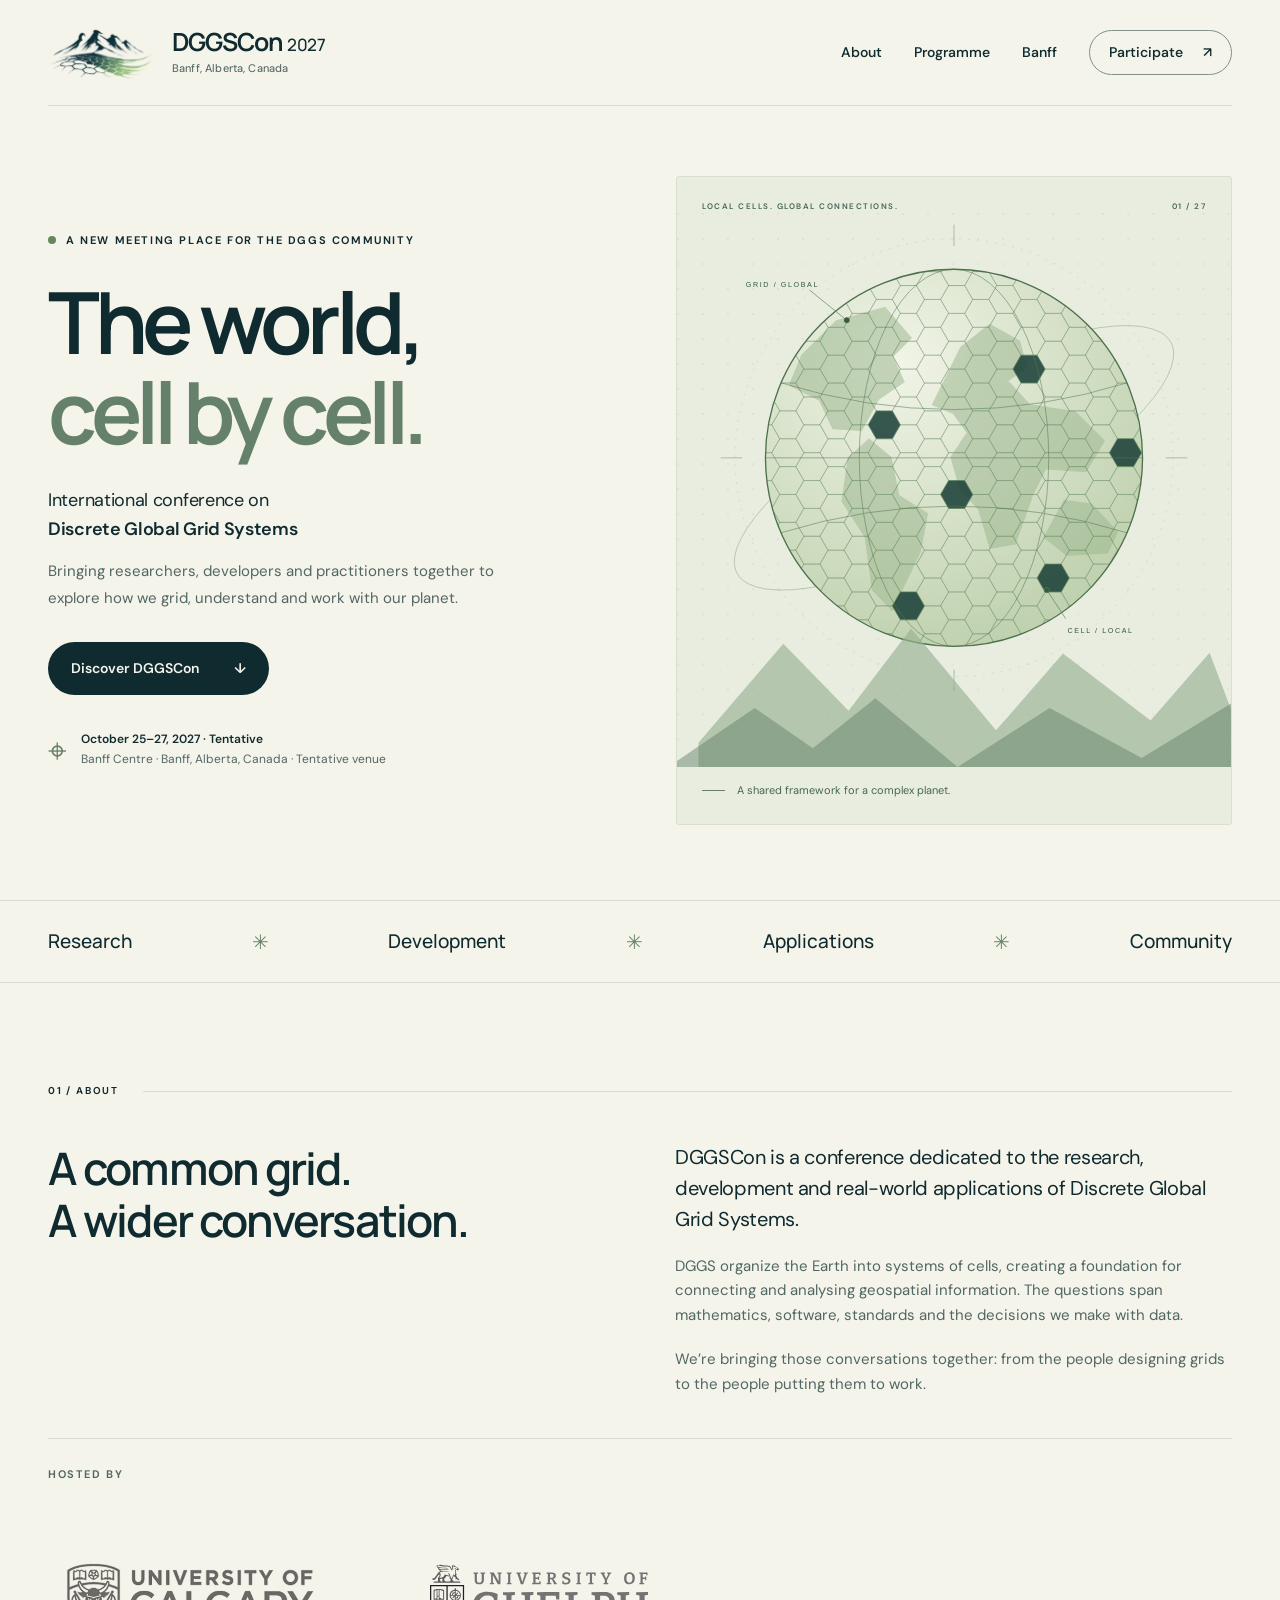
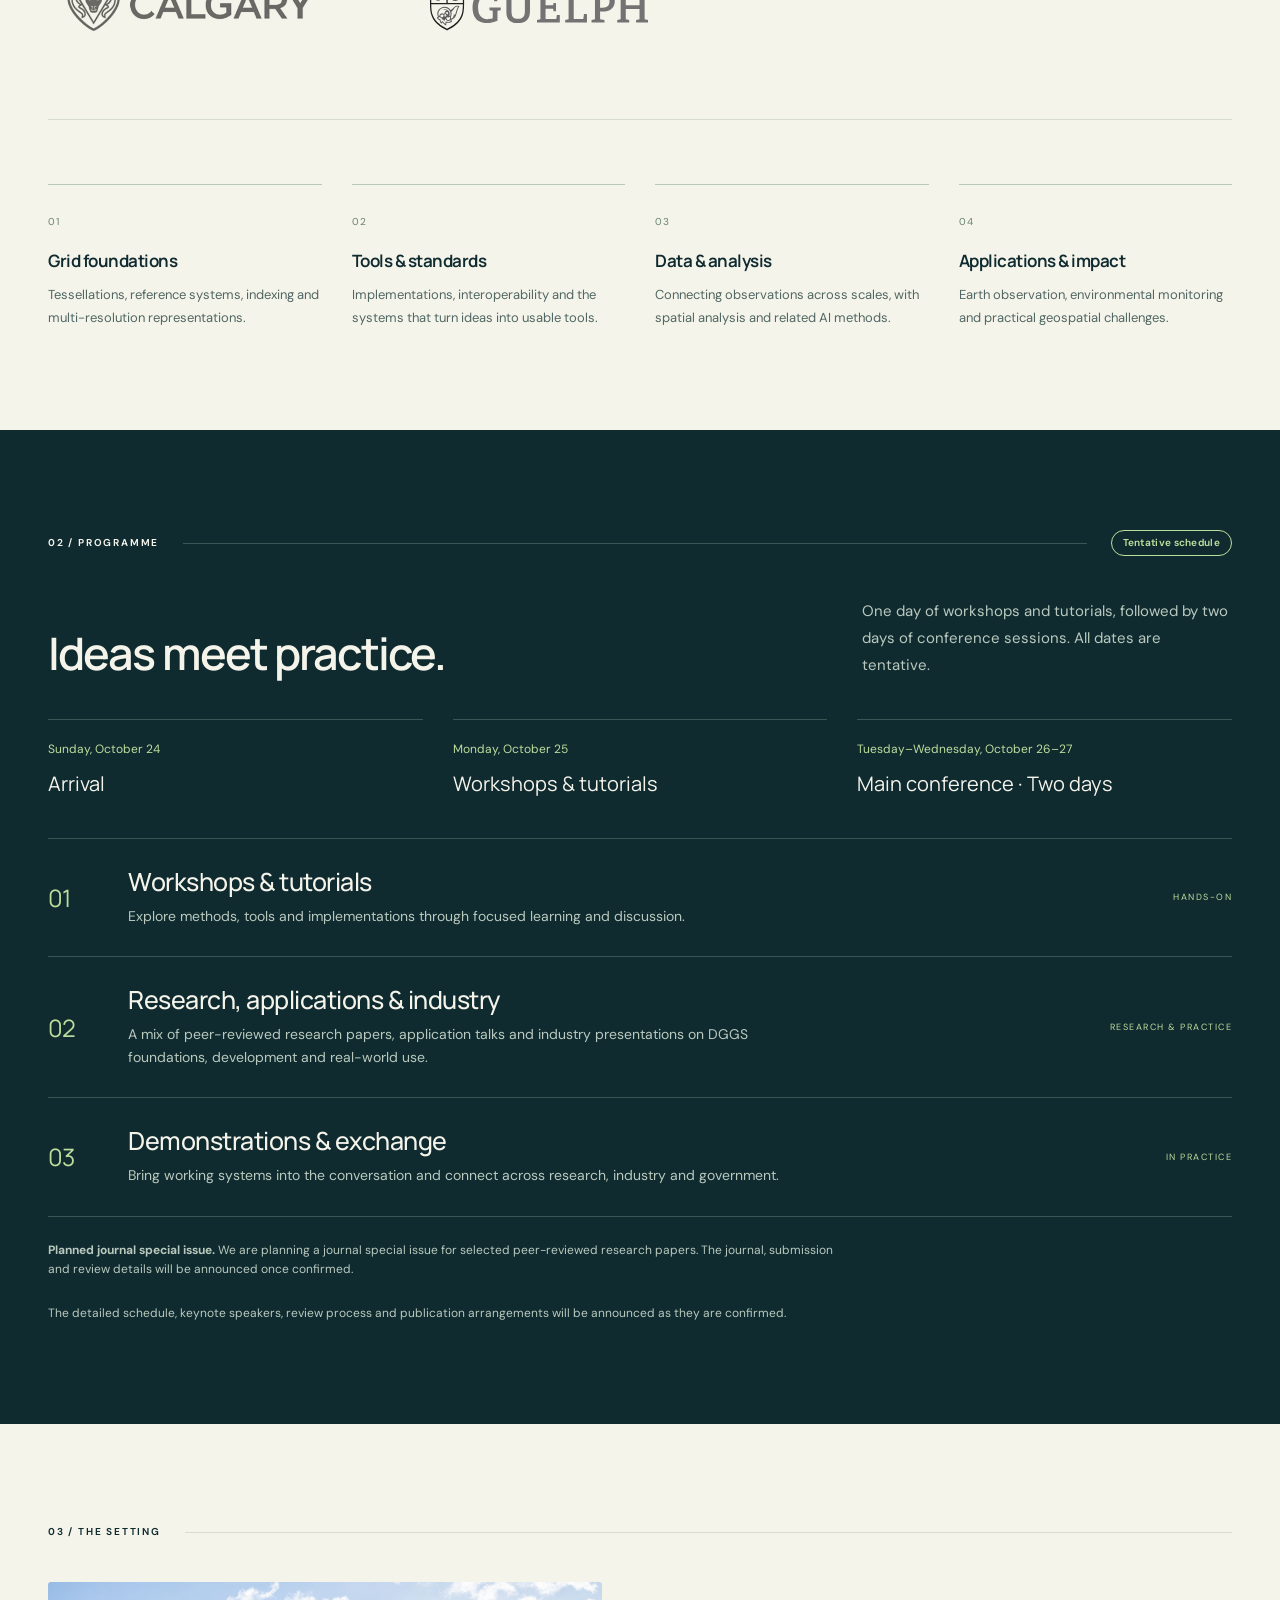
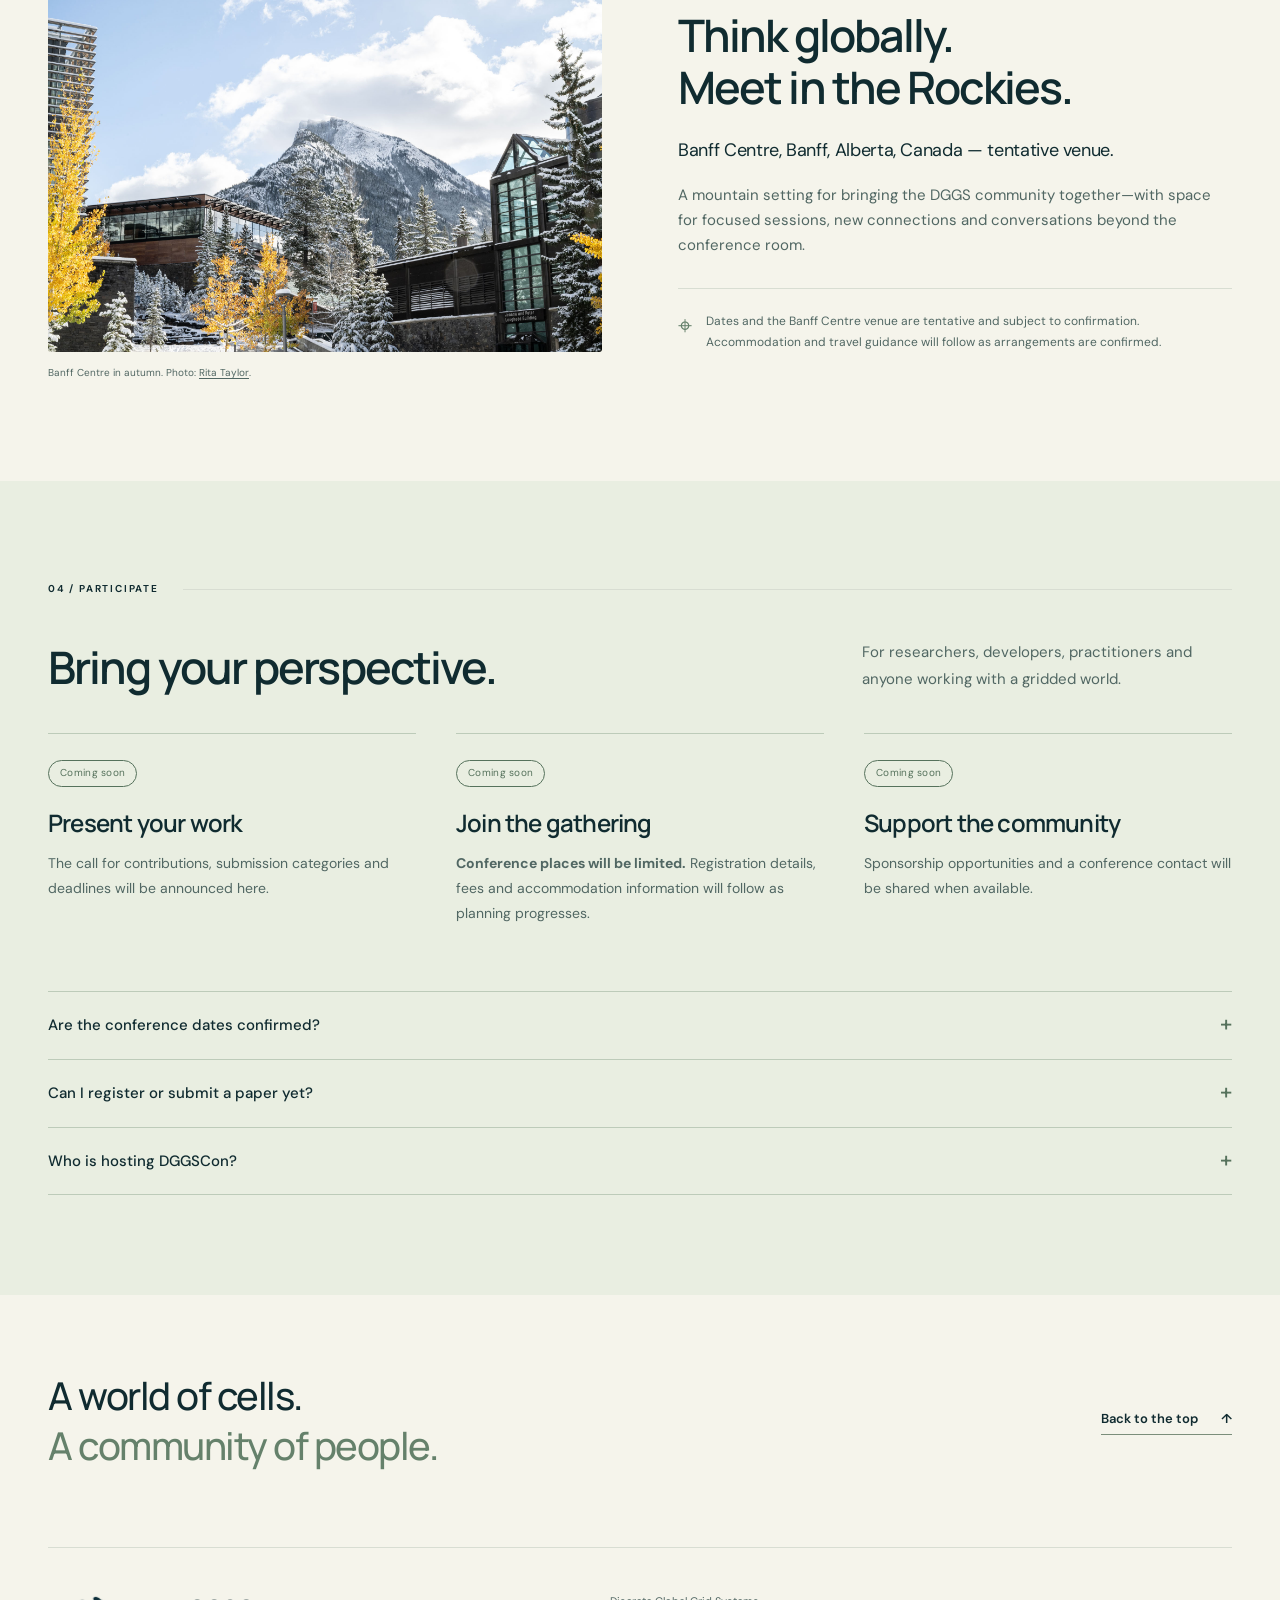
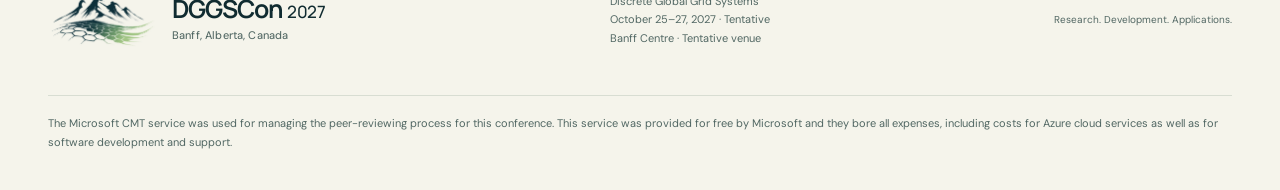
==== commit 4fb6b5b8: "Add required Microsoft CMT acknowledgement to the footer CMT will not create a conference site unles" ====
--- a/docs/index.html
+++ b/docs/index.html
@@ -141,6 +141,7 @@
     </a>
     <p>Discrete Global Grid Systems<br>October 25–27, 2027 · Tentative<br>Banff Centre · Tentative venue</p>
     <span class="footer-note">Research. Development. Applications.</span>
+    <p class="footer-ack">The Microsoft CMT service was used for managing the peer-reviewing process for this conference. This service was provided for free by Microsoft and they bore all expenses, including costs for Azure cloud services as well as for software development and support.</p>
   </footer>
 </body>
 </html>
--- a/docs/assets/styles.css
+++ b/docs/assets/styles.css
@@ -41,3 +41,8 @@
 .host-logo-guelph img{filter:grayscale(1) brightness(.45)}
 .host-logo:hover,.host-logo:focus-visible{background:var(--cream)}
 @media(max-width:600px){.host-logos{flex-direction:column;align-items:flex-start;gap:8px;margin-top:10px}.host-logo{min-height:100px}.host-logo-calgary{margin-left:-20px}.host-logo-calgary img{width:290px}.host-logo-guelph img{width:235px}}
+
+/* Microsoft CMT acknowledgement: required verbatim, must stay visible at every width. */
+.site-footer{flex-wrap:wrap}
+.footer-ack{flex-basis:100%;margin-top:4px;padding-top:18px;border-top:1px solid var(--line);font-size:10px;line-height:1.7;color:var(--muted);max-width:none;text-align:left}
+@media(max-width:520px){.site-footer .footer-ack{text-align:left}}
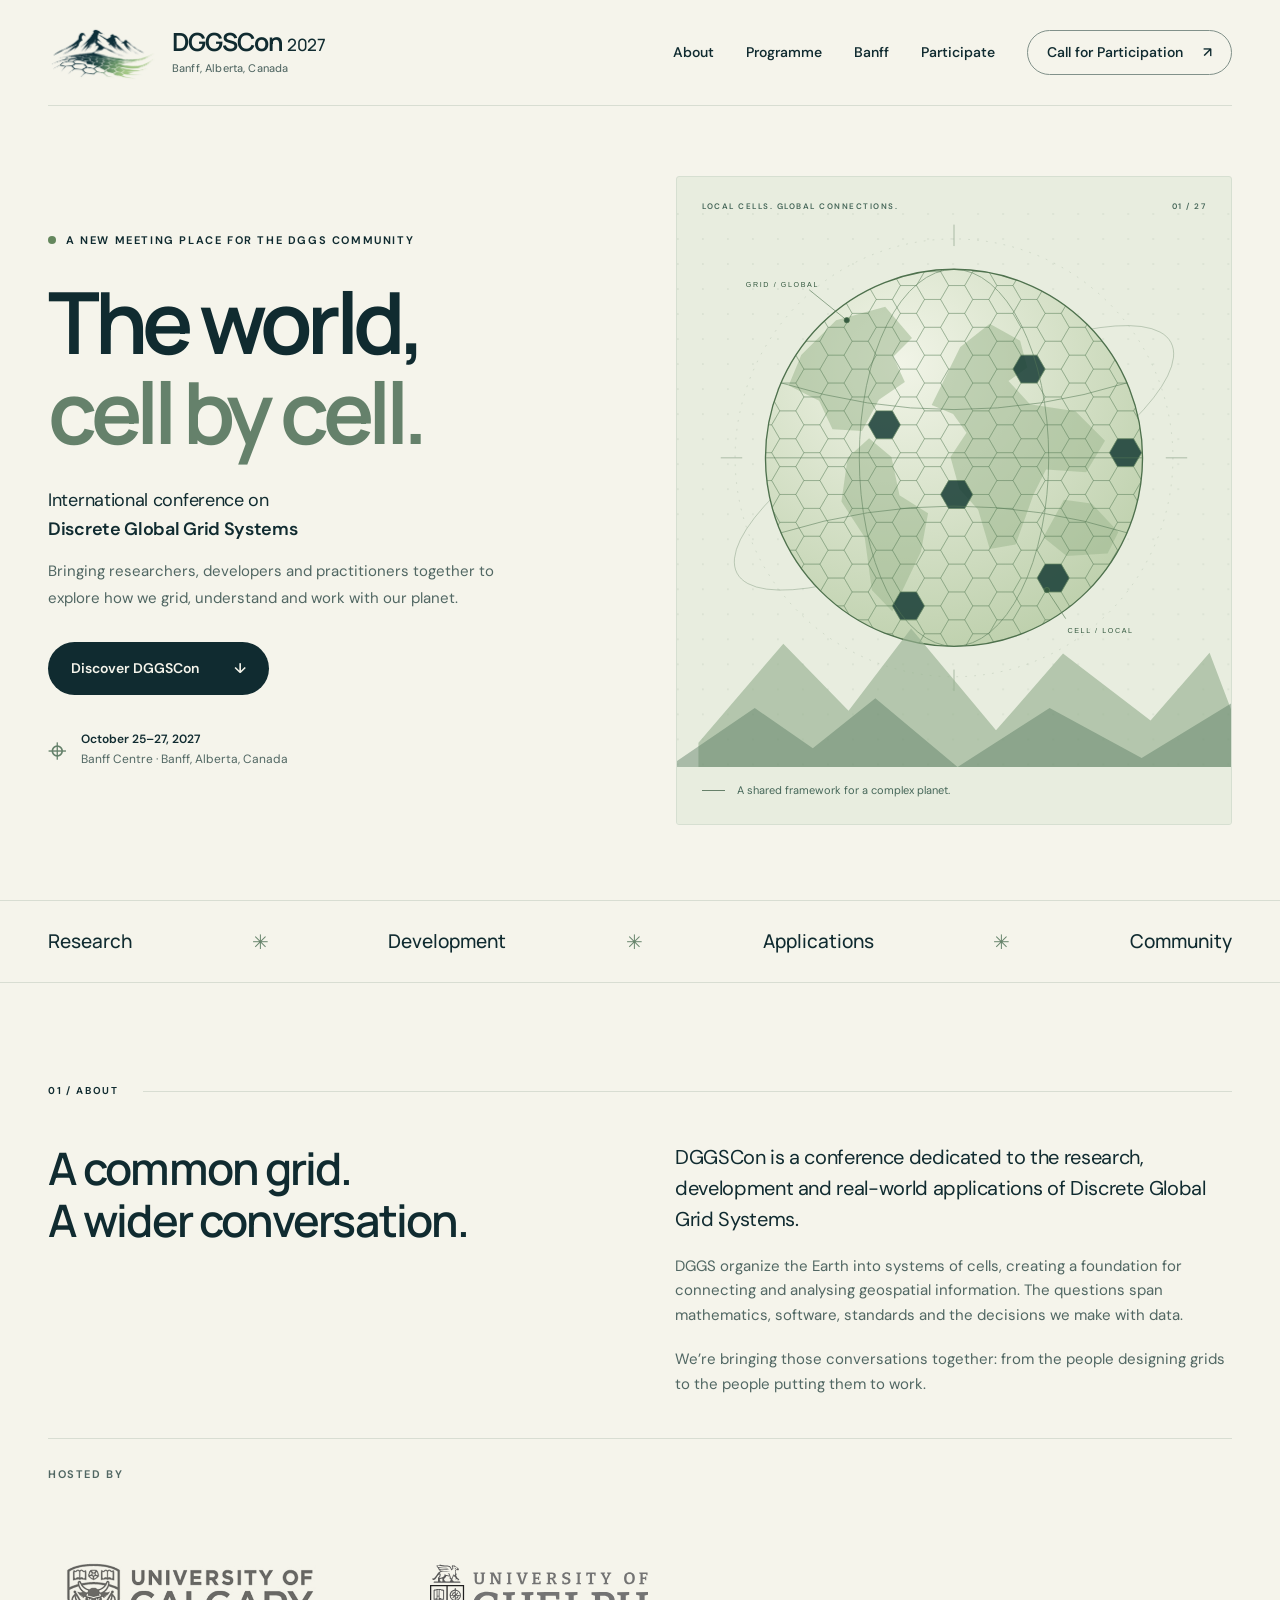
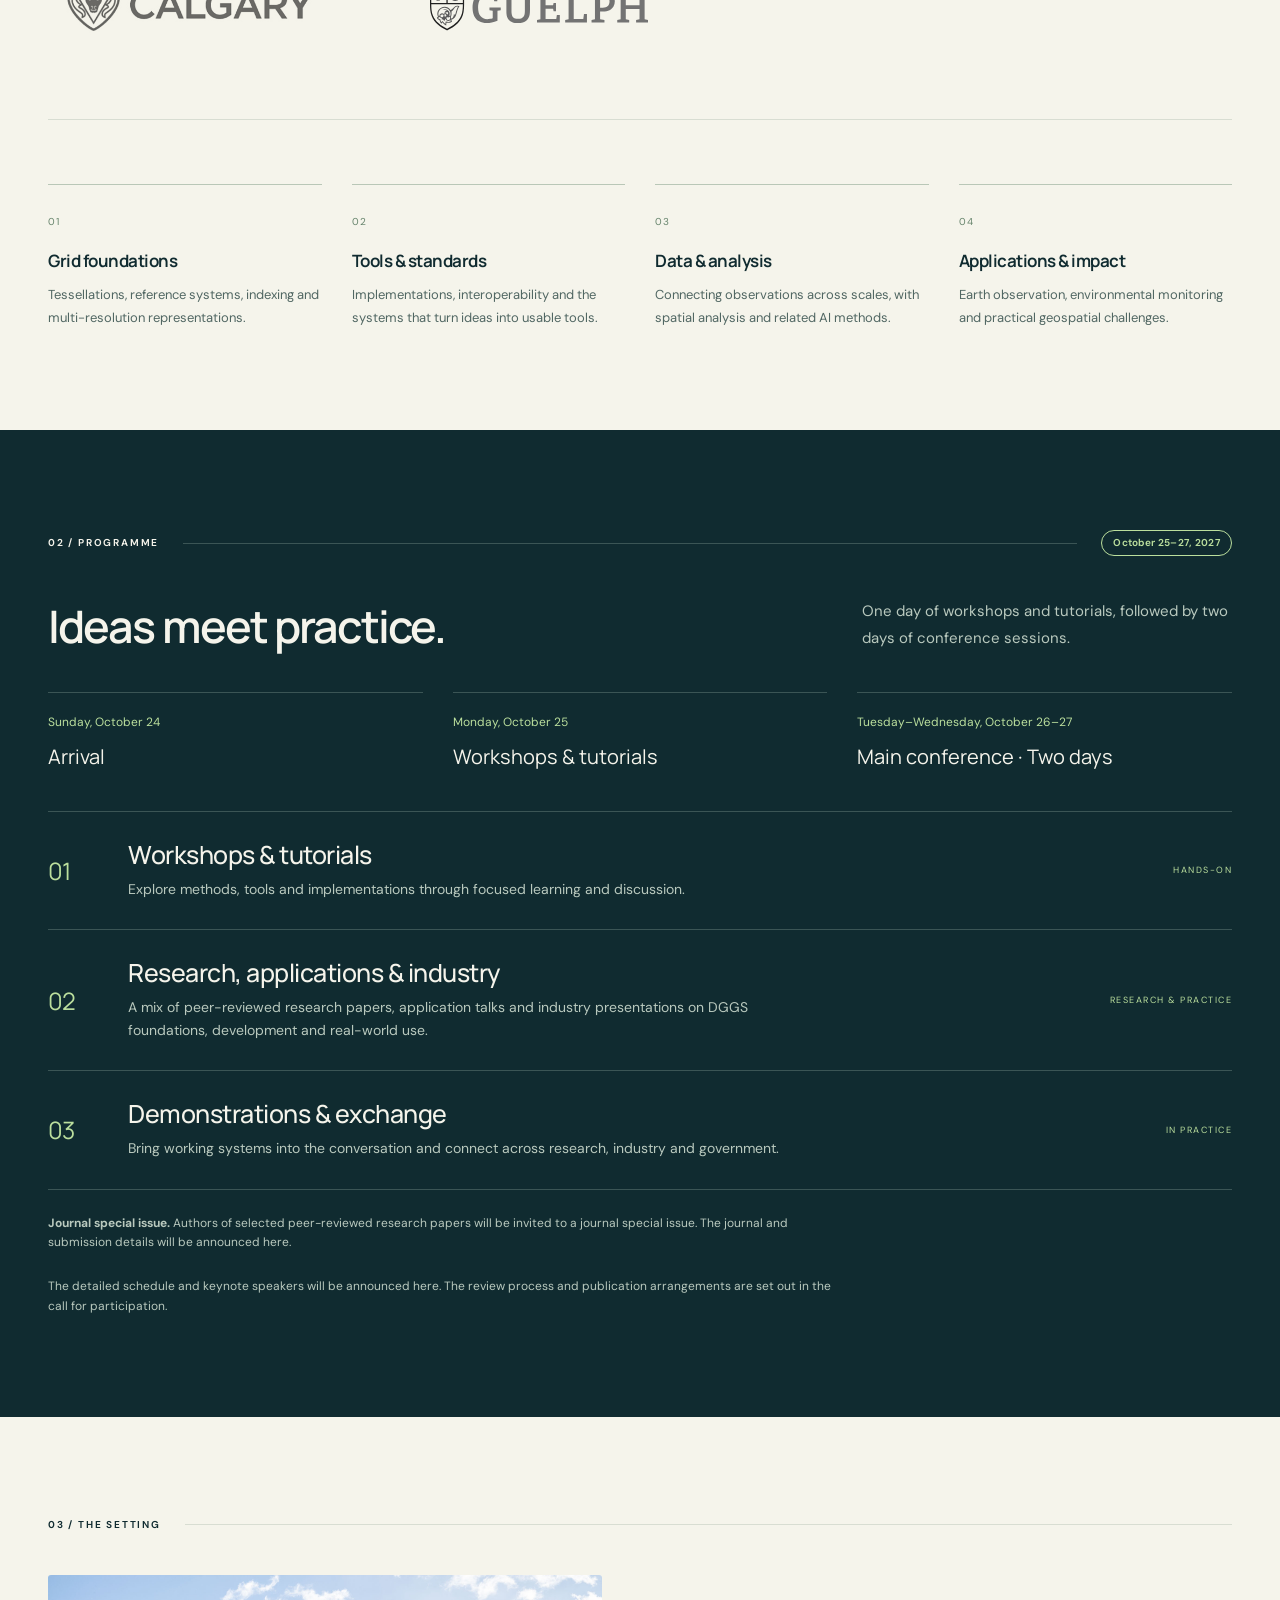
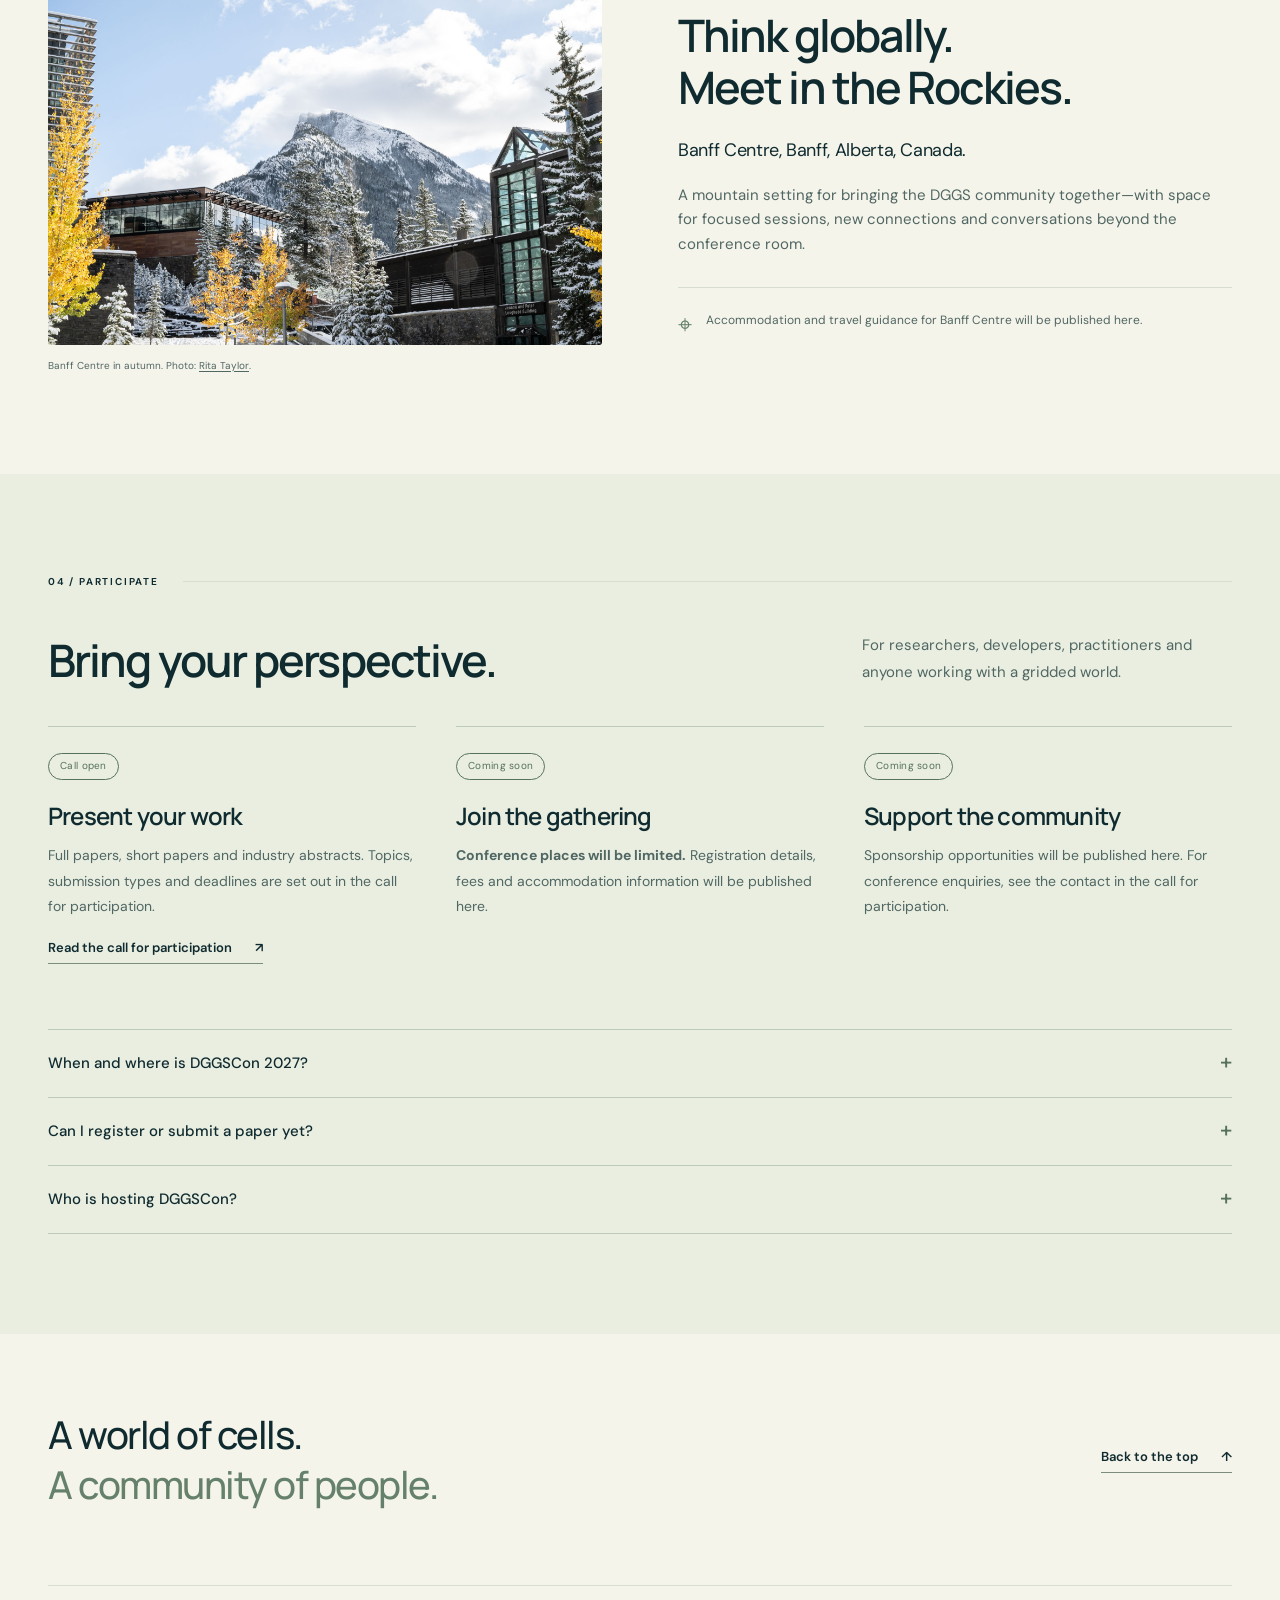
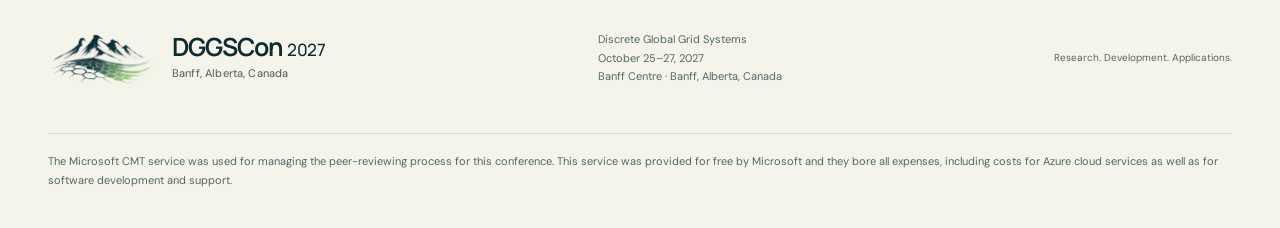
==== commit c438e50c: "Add call for participation page and state dates definitively Co-Authored-By: Claude Opus 5 <noreply@" ====
--- a/docs/index.html
+++ b/docs/index.html
@@ -3,14 +3,14 @@
 <head>
   <meta charset="utf-8">
   <meta name="viewport" content="width=device-width, initial-scale=1">
-  <meta name="description" content="DGGSCon 2027: a conference bringing together research, development and applications of Discrete Global Grid Systems. Tentatively October 25–27, 2027 at Banff Centre, Banff, Alberta, Canada.">
+  <meta name="description" content="DGGSCon 2027: a conference bringing together research, development and applications of Discrete Global Grid Systems. October 25–27, 2027 at Banff Centre, Banff, Alberta, Canada.">
   <meta name="theme-color" content="#102b30">
   <meta property="og:title" content="DGGSCon 2027 — The world, cell by cell.">
-  <meta property="og:description" content="Research. Development. Applications. A meeting place for the DGGS community. October 25–27, 2027 at Banff Centre, Banff, Canada — dates and venue tentative.">
+  <meta property="og:description" content="Research. Development. Applications. A meeting place for the DGGS community. October 25–27, 2027 at Banff Centre, Banff, Canada.">
   <meta property="og:type" content="website">
   <title>DGGSCon 2027 — Discrete Global Grid Systems</title>
   <link rel="icon" href="assets/dggscon-logo.png" type="image/png">
-  <link rel="stylesheet" href="assets/styles.css?v=5">
+  <link rel="stylesheet" href="assets/styles.css?v=6">
 </head>
 <body>
   <a class="skip-link" href="#main">Skip to content</a>
@@ -26,7 +26,8 @@
       <a href="#about">About</a>
       <a href="#programme">Programme</a>
       <a href="#banff">Banff</a>
-      <a class="nav-button" href="#participate">Participate <span aria-hidden="true">↗</span></a>
+      <a href="#participate">Participate</a>
+      <a class="nav-button" href="call-for-participation.html" target="_blank" rel="noopener">Call for Participation <span aria-hidden="true">↗</span></a>
     </nav>
   </header>
 
@@ -40,7 +41,7 @@
         <a class="button" href="#about">Discover DGGSCon <span aria-hidden="true">↓</span></a>
         <div class="hero-location">
           <span class="location-symbol" aria-hidden="true">⌖</span>
-          <div><strong>October 25–27, 2027 · Tentative</strong><span>Banff Centre · Banff, Alberta, Canada · Tentative venue</span></div>
+          <div><strong>October 25–27, 2027</strong><span>Banff Centre · Banff, Alberta, Canada</span></div>
         </div>
       </div>
       <figure class="hero-art">
@@ -85,9 +86,9 @@
 
     <section id="programme" class="programme section" aria-labelledby="programme-title">
       <div class="shell">
-        <div class="section-label"><span>02 / PROGRAMME</span><span class="fine-rule" aria-hidden="true"></span><span class="status-pill">Tentative schedule</span></div>
-        <div class="section-intro"><h2 id="programme-title">Ideas meet practice.</h2><p>One day of workshops and tutorials, followed by two days of conference sessions. All dates are tentative.</p></div>
-        <dl class="schedule-grid" aria-label="Tentative conference schedule">
+        <div class="section-label"><span>02 / PROGRAMME</span><span class="fine-rule" aria-hidden="true"></span><span class="status-pill">October 25–27, 2027</span></div>
+        <div class="section-intro"><h2 id="programme-title">Ideas meet practice.</h2><p>One day of workshops and tutorials, followed by two days of conference sessions.</p></div>
+        <dl class="schedule-grid" aria-label="Conference schedule">
           <div><dt>Sunday, October 24</dt><dd>Arrival</dd></div>
           <div><dt>Monday, October 25</dt><dd>Workshops &amp; tutorials</dd></div>
           <div><dt>Tuesday–Wednesday, October 26–27</dt><dd>Main conference · Two days</dd></div>
@@ -97,8 +98,8 @@
           <article><span class="programme-index">02</span><div><h3>Research, applications &amp; industry</h3><p>A mix of peer-reviewed research papers, application talks and industry presentations on DGGS foundations, development and real-world use.</p></div><span class="programme-tag">RESEARCH &amp; PRACTICE</span></article>
           <article><span class="programme-index">03</span><div><h3>Demonstrations &amp; exchange</h3><p>Bring working systems into the conversation and connect across research, industry and government.</p></div><span class="programme-tag">IN PRACTICE</span></article>
         </div>
-        <p class="programme-note"><strong>Planned journal special issue.</strong> We are planning a journal special issue for selected peer-reviewed research papers. The journal, submission and review details will be announced once confirmed.</p>
-        <p class="programme-note">The detailed schedule, keynote speakers, review process and publication arrangements will be announced as they are confirmed.</p>
+        <p class="programme-note"><strong>Journal special issue.</strong> Authors of selected peer-reviewed research papers will be invited to a journal special issue. The journal and submission details will be announced here.</p>
+        <p class="programme-note">The detailed schedule and keynote speakers will be announced here. The review process and publication arrangements are set out in the <a href="call-for-participation.html" target="_blank" rel="noopener">call for participation</a>.</p>
       </div>
     </section>
 
@@ -109,7 +110,7 @@
           <img src="assets/banff-centre-autumn-rita-taylor.jpg" width="2049" height="1366" loading="lazy" alt="Banff Centre campus with golden autumn trees and fresh snow beneath a mountain peak.">
           <figcaption>Banff Centre in autumn. Photo: <a href="https://tourismealberta.ca/wp-content/uploads/2018/05/Banff-Centre-for-Arts-and-Creativity-Campus-Fall-Photo-by-Rita-Taylor.jpg">Rita Taylor</a>.</figcaption>
         </figure>
-        <div class="banff-copy"><h2 id="banff-title">Think globally.<br>Meet in the Rockies.</h2><p class="lead">Banff Centre, Banff, Alberta, Canada — tentative venue.</p><p>A mountain setting for bringing the DGGS community together—with space for focused sessions, new connections and conversations beyond the conference room.</p><div class="venue-note"><span aria-hidden="true">⌖</span><p>Dates and the Banff Centre venue are tentative and subject to confirmation. Accommodation and travel guidance will follow as arrangements are confirmed.</p></div></div>
+        <div class="banff-copy"><h2 id="banff-title">Think globally.<br>Meet in the Rockies.</h2><p class="lead">Banff Centre, Banff, Alberta, Canada.</p><p>A mountain setting for bringing the DGGS community together—with space for focused sessions, new connections and conversations beyond the conference room.</p><div class="venue-note"><span aria-hidden="true">⌖</span><p>Accommodation and travel guidance for Banff Centre will be published here.</p></div></div>
       </div>
     </section>
 
@@ -118,14 +119,14 @@
         <div class="section-label"><span>04 / PARTICIPATE</span><span class="fine-rule" aria-hidden="true"></span></div>
         <div class="section-intro"><h2 id="participate-title">Bring your perspective.</h2><p>For researchers, developers, practitioners and anyone working with a gridded world.</p></div>
         <div class="participation-grid">
-          <article><span class="status-pill">Coming soon</span><h3>Present your work</h3><p>The call for contributions, submission categories and deadlines will be announced here.</p></article>
-          <article><span class="status-pill">Coming soon</span><h3>Join the gathering</h3><p><strong>Conference places will be limited.</strong> Registration details, fees and accommodation information will follow as planning progresses.</p></article>
-          <article><span class="status-pill">Coming soon</span><h3>Support the community</h3><p>Sponsorship opportunities and a conference contact will be shared when available.</p></article>
+          <article><span class="status-pill">Call open</span><h3>Present your work</h3><p>Full papers, short papers and industry abstracts. Topics, submission types and deadlines are set out in the call for participation.</p><a class="text-link" href="call-for-participation.html" target="_blank" rel="noopener">Read the call for participation <span aria-hidden="true">↗</span></a></article>
+          <article><span class="status-pill">Coming soon</span><h3>Join the gathering</h3><p><strong>Conference places will be limited.</strong> Registration details, fees and accommodation information will be published here.</p></article>
+          <article><span class="status-pill">Coming soon</span><h3>Support the community</h3><p>Sponsorship opportunities will be published here. For conference enquiries, see the contact in the <a href="call-for-participation.html" target="_blank" rel="noopener">call for participation</a>.</p></article>
         </div>
         <div class="faq">
-          <details><summary>Are the conference dates confirmed?<span aria-hidden="true">+</span></summary><p>The tentative event dates are October 25–27, 2027: workshops and tutorials on October 25, followed by two days of conference sessions on October 26–27. Arrival is planned for October 24. Both the dates and the Banff Centre venue are subject to confirmation.</p></details>
-          <details><summary>Can I register or submit a paper yet?<span aria-hidden="true">+</span></summary><p>Registration and submissions are not open yet. This page will be updated with the relevant links and deadlines when they are available.</p></details>
-          <details><summary>Who is hosting DGGSCon?<span aria-hidden="true">+</span></summary><p>DGGSCon is hosted by the University of Calgary and the University of Guelph. Organizing committee members, Programme Chairs and advisory appointments will be announced as roles are confirmed.</p></details>
+          <details><summary>When and where is DGGSCon 2027?<span aria-hidden="true">+</span></summary><p>DGGSCon 2027 runs October 25–27, 2027 at Banff Centre in Banff, Alberta, Canada: workshops and tutorials on October 25, followed by two days of conference sessions on October 26–27. Arrival is October 24.</p></details>
+          <details><summary>Can I register or submit a paper yet?<span aria-hidden="true">+</span></summary><p>The <a href="call-for-participation.html" target="_blank" rel="noopener">call for participation</a> sets out the topics, submission types and deadlines, with submissions handled through Microsoft CMT. Registration details and fees will be published here.</p></details>
+          <details><summary>Who is hosting DGGSCon?<span aria-hidden="true">+</span></summary><p>DGGSCon is hosted by the University of Calgary and the University of Guelph. Organizing committee members, Programme Chairs and advisory appointments will be announced here.</p></details>
         </div>
       </div>
     </section>
@@ -139,7 +140,7 @@
         <span class="brand-location">Banff, Alberta, Canada</span>
       </span>
     </a>
-    <p>Discrete Global Grid Systems<br>October 25–27, 2027 · Tentative<br>Banff Centre · Tentative venue</p>
+    <p>Discrete Global Grid Systems<br>October 25–27, 2027<br>Banff Centre · Banff, Alberta, Canada</p>
     <span class="footer-note">Research. Development. Applications.</span>
     <p class="footer-ack">The Microsoft CMT service was used for managing the peer-reviewing process for this conference. This service was provided for free by Microsoft and they bore all expenses, including costs for Azure cloud services as well as for software development and support.</p>
   </footer>
--- a/docs/assets/styles.css
+++ b/docs/assets/styles.css
@@ -46,3 +46,79 @@
 .site-footer{flex-wrap:wrap}
 .footer-ack{flex-basis:100%;margin-top:4px;padding-top:18px;border-top:1px solid var(--line);font-size:10px;line-height:1.7;color:var(--muted);max-width:none;text-align:left}
 @media(max-width:520px){.site-footer .footer-ack{text-align:left}}
+
+/* ---- Call for participation page (docs/call-for-participation.html) ---- */
+.site-header nav{flex-wrap:wrap;justify-content:flex-end;row-gap:12px}
+.nav-button[aria-current="page"]{background:var(--ink);color:var(--paper);border-color:var(--ink)}
+.nav-button[aria-current="page"]:hover{background:#2d5049;color:var(--paper)}
+.participation-grid .text-link{margin-top:18px}
+
+.cfp-head{padding-block:66px 10px}
+.cfp-head h1{font-size:clamp(44px,5.6vw,76px);font-weight:650;letter-spacing:-4px;line-height:1.05;margin-top:30px}
+.cfp-head h1 span{color:#65816b}
+.cfp-head .lead{max-width:640px;margin-top:26px;color:var(--muted)}
+.cfp-toc{display:flex;flex-wrap:wrap;gap:10px 12px;margin-top:38px;padding-top:26px;border-top:1px solid var(--line)}
+.cfp-toc a{border:1px solid #c3cfbd;border-radius:30px;padding:7px 15px;font-size:12px;font-weight:550}
+.cfp-toc a:hover{background:var(--cream);text-decoration:none}
+
+.cfp-section{padding-block:62px}
+.cfp-section+.cfp-section{border-top:1px solid var(--line)}
+.cfp-dates+.cfp-section,.cfp-section:has(+.cfp-dates){border-top:0}
+.cfp-grid{display:grid;grid-template-columns:minmax(0,1fr) minmax(0,1.12fr);gap:70px;margin-top:38px;align-items:start}
+.cfp-grid h2{letter-spacing:-1.6px}
+.cfp-copy>p{font-size:15px;color:var(--muted);line-height:1.8}
+.cfp-copy>p+p{margin-top:17px}
+.cfp-copy>p:first-child{font-size:16px}
+.cfp-list{margin:16px 0 0;padding-left:0;list-style:none;display:grid;gap:13px}
+.cfp-list li{position:relative;padding-left:22px;font-size:15px;color:var(--muted);line-height:1.75}
+.cfp-list li::before{content:"";position:absolute;left:0;top:11px;width:8px;height:8px;border-radius:50%;background:#8aa888}
+.cfp-list strong,.cfp-copy strong{color:var(--ink);font-weight:600}
+.cfp-copy>p+.cfp-list{margin-top:14px}
+.inline-link{text-decoration:underline;text-underline-offset:4px;word-break:break-word}
+
+.cfp-topics{display:grid;grid-template-columns:repeat(2,minmax(0,1fr));gap:44px 60px;margin-top:10px}
+.cfp-topics article{border-top:1px solid #b9c7b7;padding-top:22px}
+.cfp-topics h3{font-size:19px;font-weight:650;letter-spacing:-.5px;margin-block:16px 14px}
+.cfp-topics ul{margin:0;padding-left:20px;display:grid;gap:9px}
+.cfp-topics li{font-size:14px;color:var(--muted);line-height:1.65}
+.cfp-topics li::marker{color:#8aa888}
+
+.table-scroll{margin-top:8px;overflow-x:auto;-webkit-overflow-scrolling:touch;border-top:1px solid #b9c7b7}
+.table-scroll:focus-visible{outline:3px solid #aa6830;outline-offset:3px}
+.cfp-table{width:100%;min-width:720px;border-collapse:collapse;text-align:left}
+.cfp-table th,.cfp-table td{padding:18px 20px 18px 0;border-bottom:1px solid var(--line);vertical-align:top;font-size:14px;line-height:1.7;color:var(--muted);font-weight:400}
+.cfp-table thead th{padding-top:14px;font-size:10px;font-weight:650;letter-spacing:1.4px;text-transform:uppercase;color:var(--ink)}
+.cfp-table tbody th{font-family:var(--display);font-size:17px;font-weight:650;letter-spacing:-.4px;color:var(--ink);white-space:nowrap;padding-right:32px}
+.cfp-note{margin-top:22px;max-width:820px;font-size:13px;line-height:1.8;color:var(--muted)}
+
+.cfp-dates{background:var(--ink);color:var(--paper);border-top:0}
+.cfp-dates .fine-rule{background:#3b5555}
+.cfp-dates .status-pill{color:var(--green)}
+.cfp-dates .section-intro>p{color:#b9c9be}
+.cfp-dates-list{margin:0;border-top:1px solid #3b5555}
+.cfp-dates-list>div{display:flex;flex-wrap:wrap;align-items:baseline;justify-content:space-between;gap:12px 40px;padding-block:20px;border-bottom:1px solid #3b5555}
+.cfp-dates-list dt{font-size:15px;max-width:620px;line-height:1.6}
+.cfp-dates-list dd{margin:0;font-family:var(--display);font-size:19px;font-weight:600;letter-spacing:-.5px;color:var(--green);text-align:right;margin-left:auto}
+.cfp-dates-list dd>span{display:block;font-family:var(--font);font-size:11px;font-weight:400;letter-spacing:0;color:#b9c9be;margin-top:5px}
+
+@media(max-width:1100px){.cfp-grid{gap:45px}.cfp-topics{gap:36px 40px}}
+@media(max-width:800px){
+  .cfp-head{padding-block:44px 6px}
+  .cfp-head h1{letter-spacing:-3px}
+  .cfp-section{padding-block:48px}
+  .cfp-grid{grid-template-columns:1fr;gap:26px;margin-top:28px}
+  .cfp-copy{max-width:640px}
+  .cfp-topics{grid-template-columns:1fr;gap:32px}
+  .cfp-toc{margin-top:30px}
+  .cfp-dates-list dt{font-size:14px}
+  .cfp-dates-list dd{font-size:17px}
+}
+@media(max-width:520px){
+  .cfp-head h1{font-size:clamp(36px,11vw,50px);letter-spacing:-2px;margin-top:24px}
+  .cfp-head .lead{font-size:17px}
+  .cfp-toc a{font-size:11px;padding:6px 12px}
+  .cfp-topics h3{font-size:17px}
+  .cfp-topics li,.cfp-list li{font-size:13px}
+  .cfp-dates-list>div{display:block;padding-block:18px}
+  .cfp-dates-list dd{text-align:left;margin-top:7px}
+}
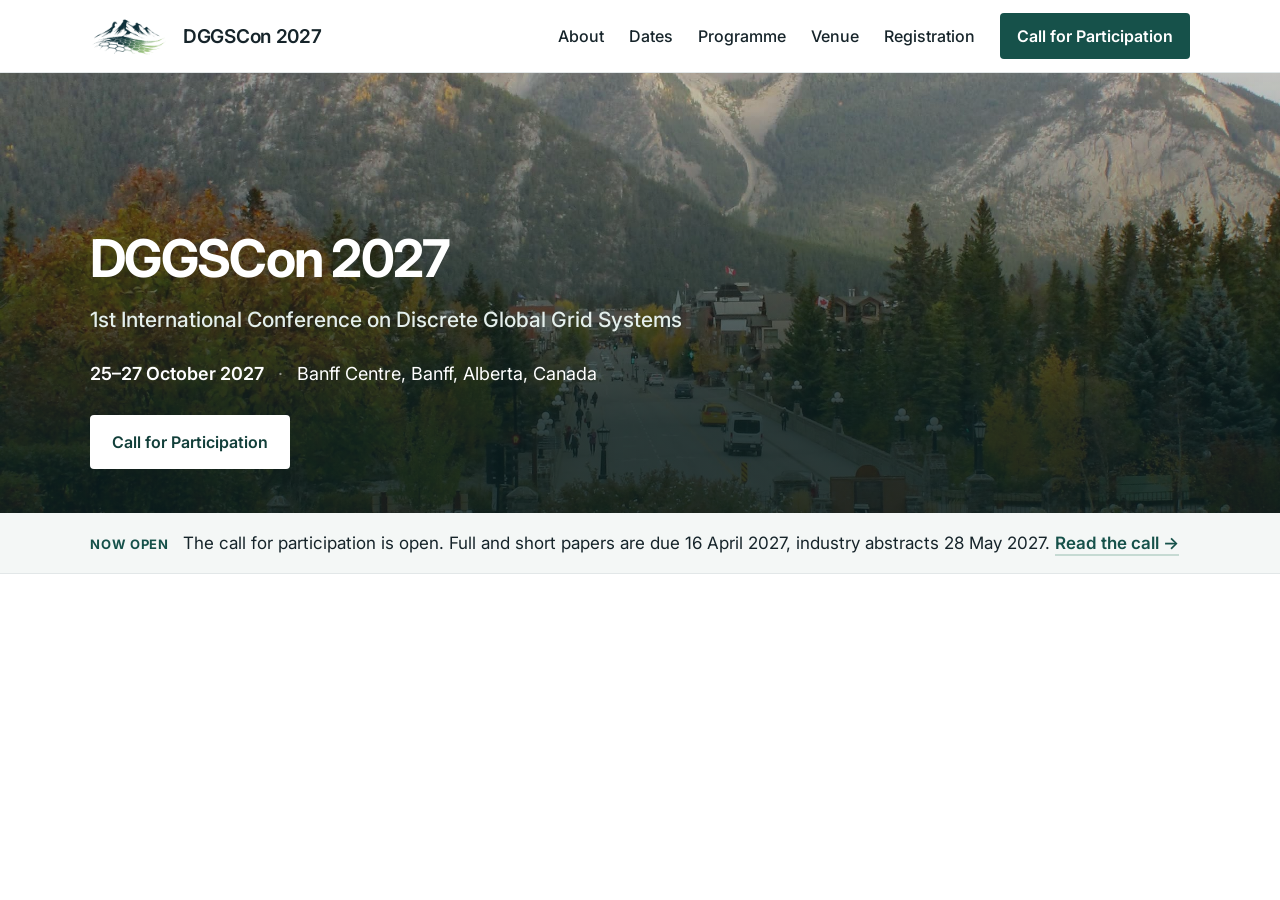
==== commit b4e68b5f: "Rebuild the homepage header, hero and announcement band Co-Authored-By: Claude Opus 5 <noreply@anthr" ====
--- a/docs/index.html
+++ b/docs/index.html
@@ -3,146 +3,52 @@
 <head>
   <meta charset="utf-8">
   <meta name="viewport" content="width=device-width, initial-scale=1">
-  <meta name="description" content="DGGSCon 2027: a conference bringing together research, development and applications of Discrete Global Grid Systems. October 25–27, 2027 at Banff Centre, Banff, Alberta, Canada.">
-  <meta name="theme-color" content="#102b30">
-  <meta property="og:title" content="DGGSCon 2027 — The world, cell by cell.">
-  <meta property="og:description" content="Research. Development. Applications. A meeting place for the DGGS community. October 25–27, 2027 at Banff Centre, Banff, Canada.">
+  <meta name="description" content="DGGSCon 2027, the 1st International Conference on Discrete Global Grid Systems. 25–27 October 2027 at Banff Centre, Banff, Alberta, Canada.">
+  <meta name="theme-color" content="#102b2d">
+  <meta property="og:title" content="DGGSCon 2027 — 1st International Conference on Discrete Global Grid Systems">
+  <meta property="og:description" content="25–27 October 2027 at Banff Centre, Banff, Alberta, Canada. Full papers, short papers and industry abstracts.">
   <meta property="og:type" content="website">
-  <title>DGGSCon 2027 — Discrete Global Grid Systems</title>
+  <title>DGGSCon 2027 — 1st International Conference on Discrete Global Grid Systems</title>
   <link rel="icon" href="assets/dggscon-logo.png" type="image/png">
-  <link rel="stylesheet" href="assets/styles.css?v=6">
+  <link rel="stylesheet" href="assets/styles.css?v=8">
 </head>
 <body>
   <a class="skip-link" href="#main">Skip to content</a>
-  <header class="site-header shell">
-    <a class="brand brand-logo" href="#" aria-label="DGGSCon 2027 home">
-      <img src="assets/dggscon-logo.png" alt="" width="1774" height="887">
-      <span class="brand-details">
-        <span class="brand-name">DGGSCon <span class="brand-edition">2027</span></span>
-        <span class="brand-location">Banff, Alberta, Canada</span>
-      </span>
-    </a>
-    <nav aria-label="Main navigation">
-      <a href="#about">About</a>
-      <a href="#programme">Programme</a>
-      <a href="#banff">Banff</a>
-      <a href="#participate">Participate</a>
-      <a class="nav-button" href="call-for-participation.html" target="_blank" rel="noopener">Call for Participation <span aria-hidden="true">↗</span></a>
-    </nav>
+
+  <header class="site-header">
+    <div class="shell">
+      <a class="brand" href="#top">
+        <img src="assets/dggscon-logo.png" alt="" width="400" height="200">
+        <b>DGGSCon 2027</b>
+      </a>
+      <nav aria-label="Main navigation">
+        <a href="#about">About</a>
+        <a href="#dates">Dates</a>
+        <a href="#programme">Programme</a>
+        <a href="#venue">Venue</a>
+        <a href="#registration">Registration</a>
+        <a class="cta" href="call-for-participation.html">Call for Participation</a>
+      </nav>
+    </div>
   </header>
 
   <main id="main">
-    <section class="hero shell" aria-labelledby="hero-title">
-      <div class="hero-copy">
-        <p class="eyebrow"><span class="signal" aria-hidden="true"></span> A new meeting place for the DGGS community</p>
-        <h1 id="hero-title">The world,<br><span>cell by cell.</span></h1>
-        <p class="hero-subtitle">International conference on<br><strong>Discrete Global Grid Systems</strong></p>
-        <p class="hero-description">Bringing researchers, developers and practitioners together to explore how we grid, understand and work with our planet.</p>
-        <a class="button" href="#about">Discover DGGSCon <span aria-hidden="true">↓</span></a>
-        <div class="hero-location">
-          <span class="location-symbol" aria-hidden="true">⌖</span>
-          <div><strong>October 25–27, 2027</strong><span>Banff Centre · Banff, Alberta, Canada</span></div>
-        </div>
+    <div class="hero" id="top">
+      <img src="assets/banff-hero.jpg" alt="Banff Avenue in autumn, with Cascade Mountain rising behind the town." width="2400" height="1497">
+      <div class="shell">
+        <h1>DGGSCon 2027</h1>
+        <p class="hero-title">1st International Conference on Discrete Global Grid Systems</p>
+        <p class="hero-meta"><b>25–27 October 2027</b><span class="sep" aria-hidden="true">·</span>Banff Centre, Banff, Alberta, Canada</p>
+        <a class="btn btn-light" href="call-for-participation.html">Call for Participation</a>
       </div>
-      <figure class="hero-art">
-        <div class="art-topline"><span>LOCAL CELLS. GLOBAL CONNECTIONS.</span><span aria-hidden="true">01 / 27</span></div>
-        <img src="assets/globe.svg" width="620" height="620" alt="An illustrative globe made of interconnected grid cells, above a mountain silhouette.">
-        <figcaption><span class="art-caption-rule" aria-hidden="true"></span> A shared framework for a complex planet.</figcaption>
-      </figure>
-    </section>
-
-    <div class="theme-band" aria-label="Conference focus">
-      <div class="shell"><span>Research</span><span aria-hidden="true">✳</span><span>Development</span><span aria-hidden="true">✳</span><span>Applications</span><span aria-hidden="true">✳</span><span>Community</span></div>
     </div>
 
-    <section id="about" class="about section shell" aria-labelledby="about-title">
-      <div class="section-label"><span>01 / ABOUT</span><span class="fine-rule" aria-hidden="true"></span></div>
-      <div class="about-grid">
-        <h2 id="about-title">A common grid.<br>A wider conversation.</h2>
-        <div class="about-copy">
-          <p class="lead">DGGSCon is a conference dedicated to the research, development and real-world applications of Discrete Global Grid Systems.</p>
-          <p>DGGS organize the Earth into systems of cells, creating a foundation for connecting and analysing geospatial information. The questions span mathematics, software, standards and the decisions we make with data.</p>
-          <p>We’re bringing those conversations together: from the people designing grids to the people putting them to work.</p>
-        </div>
+    <div class="announce">
+      <div class="shell">
+        <span class="tag">Now open</span>
+        <p>The call for participation is open. Full and short papers are due 16 April 2027, industry abstracts 28 May 2027. <a class="link" href="call-for-participation.html">Read the call →</a></p>
       </div>
-      <div class="organizers" aria-label="Conference hosts">
-        <p class="eyebrow">Hosted by</p>
-        <div class="host-logos">
-          <a class="host-logo host-logo-calgary" href="https://www.ucalgary.ca/">
-            <img src="assets/university-of-calgary-logo.jpg" alt="University of Calgary" width="576" height="311" loading="lazy">
-          </a>
-          <a class="host-logo host-logo-guelph" href="https://www.uoguelph.ca/">
-            <img src="assets/university-of-guelph-logo.svg" alt="University of Guelph" width="1346" height="437" loading="lazy">
-          </a>
-        </div>
-      </div>
-      <div class="topics" aria-label="Topics of interest">
-        <article><span class="topic-number">01</span><h3>Grid foundations</h3><p>Tessellations, reference systems, indexing and multi-resolution representations.</p></article>
-        <article><span class="topic-number">02</span><h3>Tools &amp; standards</h3><p>Implementations, interoperability and the systems that turn ideas into usable tools.</p></article>
-        <article><span class="topic-number">03</span><h3>Data &amp; analysis</h3><p>Connecting observations across scales, with spatial analysis and related AI methods.</p></article>
-        <article><span class="topic-number">04</span><h3>Applications &amp; impact</h3><p>Earth observation, environmental monitoring and practical geospatial challenges.</p></article>
-      </div>
-    </section>
-
-    <section id="programme" class="programme section" aria-labelledby="programme-title">
-      <div class="shell">
-        <div class="section-label"><span>02 / PROGRAMME</span><span class="fine-rule" aria-hidden="true"></span><span class="status-pill">October 25–27, 2027</span></div>
-        <div class="section-intro"><h2 id="programme-title">Ideas meet practice.</h2><p>One day of workshops and tutorials, followed by two days of conference sessions.</p></div>
-        <dl class="schedule-grid" aria-label="Conference schedule">
-          <div><dt>Sunday, October 24</dt><dd>Arrival</dd></div>
-          <div><dt>Monday, October 25</dt><dd>Workshops &amp; tutorials</dd></div>
-          <div><dt>Tuesday–Wednesday, October 26–27</dt><dd>Main conference · Two days</dd></div>
-        </dl>
-        <div class="programme-list">
-          <article><span class="programme-index">01</span><div><h3>Workshops &amp; tutorials</h3><p>Explore methods, tools and implementations through focused learning and discussion.</p></div><span class="programme-tag">HANDS-ON</span></article>
-          <article><span class="programme-index">02</span><div><h3>Research, applications &amp; industry</h3><p>A mix of peer-reviewed research papers, application talks and industry presentations on DGGS foundations, development and real-world use.</p></div><span class="programme-tag">RESEARCH &amp; PRACTICE</span></article>
-          <article><span class="programme-index">03</span><div><h3>Demonstrations &amp; exchange</h3><p>Bring working systems into the conversation and connect across research, industry and government.</p></div><span class="programme-tag">IN PRACTICE</span></article>
-        </div>
-        <p class="programme-note"><strong>Journal special issue.</strong> Authors of selected peer-reviewed research papers will be invited to a journal special issue. The journal and submission details will be announced here.</p>
-        <p class="programme-note">The detailed schedule and keynote speakers will be announced here. The review process and publication arrangements are set out in the <a href="call-for-participation.html" target="_blank" rel="noopener">call for participation</a>.</p>
-      </div>
-    </section>
-
-    <section id="banff" class="banff section shell" aria-labelledby="banff-title">
-      <div class="section-label"><span>03 / THE SETTING</span><span class="fine-rule" aria-hidden="true"></span></div>
-      <div class="banff-grid">
-        <figure class="setting-photo">
-          <img src="assets/banff-centre-autumn-rita-taylor.jpg" width="2049" height="1366" loading="lazy" alt="Banff Centre campus with golden autumn trees and fresh snow beneath a mountain peak.">
-          <figcaption>Banff Centre in autumn. Photo: <a href="https://tourismealberta.ca/wp-content/uploads/2018/05/Banff-Centre-for-Arts-and-Creativity-Campus-Fall-Photo-by-Rita-Taylor.jpg">Rita Taylor</a>.</figcaption>
-        </figure>
-        <div class="banff-copy"><h2 id="banff-title">Think globally.<br>Meet in the Rockies.</h2><p class="lead">Banff Centre, Banff, Alberta, Canada.</p><p>A mountain setting for bringing the DGGS community together—with space for focused sessions, new connections and conversations beyond the conference room.</p><div class="venue-note"><span aria-hidden="true">⌖</span><p>Accommodation and travel guidance for Banff Centre will be published here.</p></div></div>
-      </div>
-    </section>
-
-    <section id="participate" class="participate section" aria-labelledby="participate-title">
-      <div class="shell">
-        <div class="section-label"><span>04 / PARTICIPATE</span><span class="fine-rule" aria-hidden="true"></span></div>
-        <div class="section-intro"><h2 id="participate-title">Bring your perspective.</h2><p>For researchers, developers, practitioners and anyone working with a gridded world.</p></div>
-        <div class="participation-grid">
-          <article><span class="status-pill">Call open</span><h3>Present your work</h3><p>Full papers, short papers and industry abstracts. Topics, submission types and deadlines are set out in the call for participation.</p><a class="text-link" href="call-for-participation.html" target="_blank" rel="noopener">Read the call for participation <span aria-hidden="true">↗</span></a></article>
-          <article><span class="status-pill">Coming soon</span><h3>Join the gathering</h3><p><strong>Conference places will be limited.</strong> Registration details, fees and accommodation information will be published here.</p></article>
-          <article><span class="status-pill">Coming soon</span><h3>Support the community</h3><p>Sponsorship opportunities will be published here. For conference enquiries, see the contact in the <a href="call-for-participation.html" target="_blank" rel="noopener">call for participation</a>.</p></article>
-        </div>
-        <div class="faq">
-          <details><summary>When and where is DGGSCon 2027?<span aria-hidden="true">+</span></summary><p>DGGSCon 2027 runs October 25–27, 2027 at Banff Centre in Banff, Alberta, Canada: workshops and tutorials on October 25, followed by two days of conference sessions on October 26–27. Arrival is October 24.</p></details>
-          <details><summary>Can I register or submit a paper yet?<span aria-hidden="true">+</span></summary><p>The <a href="call-for-participation.html" target="_blank" rel="noopener">call for participation</a> sets out the topics, submission types and deadlines, with submissions handled through Microsoft CMT. Registration details and fees will be published here.</p></details>
-          <details><summary>Who is hosting DGGSCon?<span aria-hidden="true">+</span></summary><p>DGGSCon is hosted by the University of Calgary and the University of Guelph. Organizing committee members, Programme Chairs and advisory appointments will be announced here.</p></details>
-        </div>
-      </div>
-    </section>
-    <section class="closing shell" aria-label="Conference invitation"><p>A world of cells.<br><span>A community of people.</span></p><a class="text-link" href="#main">Back to the top <span aria-hidden="true">↑</span></a></section>
+    </div>
   </main>
-  <footer class="site-footer shell">
-    <a class="brand brand-logo" href="#main" aria-label="DGGSCon 2027 home">
-      <img src="assets/dggscon-logo.png" alt="" width="1774" height="887">
-      <span class="brand-details">
-        <span class="brand-name">DGGSCon <span class="brand-edition">2027</span></span>
-        <span class="brand-location">Banff, Alberta, Canada</span>
-      </span>
-    </a>
-    <p>Discrete Global Grid Systems<br>October 25–27, 2027<br>Banff Centre · Banff, Alberta, Canada</p>
-    <span class="footer-note">Research. Development. Applications.</span>
-    <p class="footer-ack">The Microsoft CMT service was used for managing the peer-reviewing process for this conference. This service was provided for free by Microsoft and they bore all expenses, including costs for Azure cloud services as well as for software development and support.</p>
-  </footer>
 </body>
 </html>
--- a/docs/assets/styles.css
+++ b/docs/assets/styles.css
@@ -1,124 +1,180 @@
-@import url('https://fonts.googleapis.com/css2?family=DM+Sans:wght@400;450;500;550;600;650;700&family=Manrope:wght@400;500;600;650;700;750;800&display=swap');
+@import url('https://fonts.googleapis.com/css2?family=Inter:wght@400;500;600;700&display=swap');
 
-:root{--paper:#f5f4eb;--ink:#102b30;--muted:#516763;--line:#d8ddd2;--green:#bbdf9d;--pine:#193b3c;--cream:#e8edda;--font:'DM Sans',sans-serif;--display:'Manrope',sans-serif}
-*{box-sizing:border-box}html{scroll-behavior:smooth;scroll-padding-top:30px}body{margin:0;background:var(--paper);color:var(--ink);font-family:var(--font);font-size:16px;line-height:1.65;-webkit-font-smoothing:antialiased}a{color:inherit;text-decoration:none}a:hover{text-decoration:underline;text-underline-offset:5px}button,a,summary{-webkit-tap-highlight-color:transparent}a:focus-visible,summary:focus-visible{outline:3px solid #aa6830;outline-offset:5px}img,svg{max-width:100%;display:block}h1,h2,h3,p,figure{margin:0}h1,h2,h3{font-family:var(--display);line-height:1.16}::selection{background:var(--green);color:var(--ink)}.shell{width:min(1240px,calc(100% - 96px));margin-inline:auto}.section{padding-block:100px}.skip-link{position:absolute;top:8px;left:12px;background:var(--ink);color:white;padding:12px;transform:translateY(-160%);z-index:5}.skip-link:focus{transform:none}.sr-only{position:absolute;width:1px;height:1px;padding:0;margin:-1px;overflow:hidden;clip:rect(0,0,0,0);white-space:nowrap;border:0}
-.site-header{min-height:106px;display:flex;align-items:center;justify-content:space-between;border-bottom:1px solid var(--line);gap:24px}.brand{display:inline-flex;align-items:center;gap:10px;font-family:var(--display);font-size:24px;font-weight:800;letter-spacing:-1.2px;line-height:1}.brand-year{font-weight:500;font-size:13px;letter-spacing:-.3px;padding-left:7px;vertical-align:top}.site-header nav{display:flex;align-items:center;gap:32px;font-size:14px;font-weight:550}.nav-button{border:1px solid #81918a;border-radius:30px;padding:10px 19px;display:flex;gap:20px;align-items:center}.nav-button:hover{background:var(--cream);text-decoration:none}
-.hero{display:grid;grid-template-columns:1.04fr 1fr;gap:50px;align-items:center;padding-block:70px 75px}.eyebrow{font-size:11px;font-weight:650;letter-spacing:1.6px;text-transform:uppercase;display:flex;align-items:center;gap:10px}.signal{display:block;width:8px;height:8px;background:#64875d;border-radius:50%;flex-shrink:0}.hero h1{font-size:clamp(58px,6.7vw,93px);font-weight:650;letter-spacing:-5.5px;line-height:1.04;margin-top:28px}.hero h1 span{color:#65816b}.hero-subtitle{margin-top:30px;font-size:18px;line-height:1.6;letter-spacing:-.3px}.hero-subtitle strong{font-weight:600}.hero-description{max-width:460px;margin-top:15px;color:var(--muted);font-size:15px;line-height:1.8}.button{display:inline-flex;align-items:center;gap:35px;background:var(--ink);color:var(--paper);border-radius:32px;padding:15px 23px;margin-top:30px;font-size:14px;font-weight:600}.button:hover{background:#2d5049;text-decoration:none}.hero-location{display:flex;align-items:center;gap:14px;margin-top:35px}.location-symbol{font-size:33px;font-weight:400;line-height:1;color:#64806a}.hero-location strong,.hero-location span:not(.location-symbol){display:block;font-size:12px}.hero-location strong{font-weight:600}.hero-location div>span{color:var(--muted);font-size:11px}.hero-art{position:relative;align-self:stretch;display:flex;flex-direction:column;justify-content:center;min-width:0;background:#e8eddf;border:1px solid #d6dfd1;border-radius:3px;overflow:hidden}.art-topline{display:flex;justify-content:space-between;gap:12px;padding:23px 25px 0;font-size:8px;font-weight:600;letter-spacing:1.5px;color:#466759}.hero-art>img{width:100%;height:auto;margin-block:-2px -15px}.hero-art figcaption{display:flex;align-items:center;gap:12px;padding:0 25px 25px;color:#466759;font-size:11px}.art-caption-rule{width:23px;height:1px;background:#67816a}.theme-band{border-block:1px solid var(--line)}.theme-band>.shell{display:flex;justify-content:space-between;align-items:center;gap:16px;padding-block:24px;font-family:var(--display);font-size:19px;font-weight:500}.theme-band span[aria-hidden]{color:#67846b;font-size:20px}
-.section-label{display:flex;align-items:center;gap:24px;font-size:10px;font-weight:650;letter-spacing:1.8px}.fine-rule{height:1px;background:var(--line);flex:1}.about-grid{display:grid;grid-template-columns:1fr 1fr;gap:70px;margin-top:42px}h2{font-size:clamp(33px,3.5vw,46px);font-weight:600;letter-spacing:-1.9px}.lead{font-size:20px;line-height:1.55;letter-spacing:-.35px}.about-copy>p+p{margin-top:19px;color:var(--muted);font-size:15px}.text-link{display:inline-flex;gap:23px;align-items:center;font-size:13px;font-weight:600;border-bottom:1px solid #7b8e7b;padding-bottom:5px}.about-copy>.text-link{margin-top:24px}.text-link:hover{text-decoration:none;border-color:var(--ink)}.topics{display:grid;grid-template-columns:repeat(4,1fr);gap:30px;margin-top:64px}.topics article{border-top:1px solid #b9c7b7;padding-top:22px}.topic-number{font-size:10px;color:#65836b;letter-spacing:1px}.topics h3{font-size:17px;font-weight:650;margin-block:18px 12px;letter-spacing:-.5px}.topics p{font-size:13px;color:var(--muted);line-height:1.8}
-.programme{background:var(--ink);color:var(--paper)}.programme .fine-rule{background:#3b5555}.status-pill{display:inline-block;border:1px solid currentColor;border-radius:18px;padding:4px 11px;font-size:10px;letter-spacing:.3px;white-space:nowrap;color:#56725c}.programme .status-pill{color:var(--green);letter-spacing:.3px}.section-intro{display:flex;justify-content:space-between;align-items:flex-end;gap:60px;margin-block:42px 40px}.section-intro>p{max-width:370px;font-size:15px;color:var(--muted);line-height:1.8}.programme .section-intro>p{color:#b9c9be}.programme-list article{display:flex;align-items:center;gap:40px;border-top:1px solid #3b5555;padding-block:28px}.programme-index{font-family:var(--display);color:var(--green);font-size:24px;letter-spacing:-1px;width:40px;flex-shrink:0}.programme-list h3{font-weight:500;letter-spacing:-.5px;font-size:25px}.programme-list p{font-size:14px;color:#b9c9be;margin-top:9px;max-width:690px}.programme-tag{margin-left:auto;color:var(--green);font-size:9px;letter-spacing:1.5px;white-space:nowrap}.programme-list{border-bottom:1px solid #3b5555}.programme-note{margin-top:24px;color:#b9c9be;font-size:12px;max-width:800px}
-.banff-grid{display:grid;grid-template-columns:1fr 1fr;gap:76px;align-items:center;margin-top:42px}.mountain-panel{background:#193b3c;position:relative;overflow:hidden;border-radius:3px;color:#dce8d5}.mountain-label{position:absolute;top:25px;left:25px;font-size:8px;letter-spacing:2px}.mountain-panel svg{width:100%;height:auto;min-height:300px;object-fit:cover}.mountain-bottom{position:absolute;bottom:24px;left:25px;font-size:8px;letter-spacing:2px}.banff-copy .lead{margin-top:24px;font-size:18px}.banff-copy>p:not(.lead){color:var(--muted);font-size:15px;margin-top:18px}.venue-note{display:flex;gap:14px;align-items:flex-start;padding-top:22px;border-top:1px solid var(--line);margin-top:30px}.venue-note>span{font-size:25px;line-height:1.2;color:#64806a}.venue-note p{font-size:12px;color:var(--muted);line-height:1.8}.participate{background:#e9eee1}.participation-grid{display:grid;grid-template-columns:repeat(3,1fr);gap:40px}.participation-grid article{padding-top:24px;border-top:1px solid #bdcbb9}.participation-grid h3{font-size:24px;font-weight:600;letter-spacing:-.8px;margin-top:22px}.participation-grid p{margin-top:14px;font-size:14px;color:var(--muted);line-height:1.8}.faq{margin-top:65px;border-top:1px solid #bdcbb9}.faq details{border-bottom:1px solid #bdcbb9;padding-block:21px}.faq summary{list-style:none;cursor:pointer;display:flex;justify-content:space-between;gap:25px;font-weight:500;font-size:15px}.faq summary::-webkit-details-marker{display:none}.faq summary>span{font-size:22px;color:#56725c;line-height:1}.faq details[open] summary>span{transform:rotate(45deg)}.faq details>p{margin-top:16px;font-size:14px;color:var(--muted);max-width:770px}.closing{display:flex;align-items:center;justify-content:space-between;gap:40px;padding-block:76px}.closing p{font-family:var(--display);font-weight:500;font-size:clamp(26px,3vw,39px);letter-spacing:-1.5px;line-height:1.3}.closing p>span{color:#65816b}.site-footer{border-top:1px solid var(--line);display:flex;align-items:center;justify-content:space-between;gap:30px;padding-block:30px 38px}.site-footer .brand{font-size:21px}.site-footer p{font-size:11px;color:var(--muted);line-height:1.7}.footer-note{font-size:10px;color:var(--muted)}
-.hero-art>img{margin-block:0}.hero-art figcaption{background:#e8eddf;padding-top:14px}
-@media(min-width:1600px){.hero{padding-block:85px}.hero h1{font-size:96px}}
-@media(max-width:1100px){.shell{width:calc(100% - 64px)}.hero{gap:30px}.hero h1{font-size:70px;letter-spacing:-4px}.hero .eyebrow{font-size:9px;letter-spacing:1px}.hero-description{font-size:14px}.art-topline{font-size:7px;letter-spacing:1px}.about-grid{gap:45px}.topics{gap:20px}.banff-grid{gap:45px}.programme-tag{font-size:8px}.programme-list article{gap:25px}}
-@media(max-width:800px){.shell{width:calc(100% - 48px)}.site-header{min-height:92px}.site-header nav{gap:18px;font-size:12px}.brand{font-size:21px}.nav-button{padding:9px 13px;gap:8px}.hero{grid-template-columns:1fr;gap:42px;padding-block:48px}.hero h1{font-size:clamp(60px,11vw,90px);letter-spacing:-4px}.hero .eyebrow{font-size:10px}.hero-description{max-width:500px;font-size:15px}.hero-art{max-width:520px;width:100%;justify-self:center}.hero-art>img{max-height:480px;object-fit:contain}.theme-band>.shell{font-size:15px;padding-block:20px;gap:10px}.theme-band span[aria-hidden]{font-size:15px}.section{padding-block:65px}.about-grid{grid-template-columns:1fr;gap:30px;margin-top:30px}.about-copy{max-width:620px}.topics{grid-template-columns:repeat(2,1fr);gap:30px;margin-top:40px}.section-intro{display:block;margin-top:30px}.section-intro>p{margin-top:18px;max-width:550px}.programme-tag{display:none}.programme-list article{gap:22px}.programme-list h3{font-size:22px}.programme-index{font-size:22px}.banff-grid{grid-template-columns:1fr;gap:35px;margin-top:30px}.mountain-panel{max-width:580px;width:100%;justify-self:center}.banff-copy{max-width:620px}.participation-grid{gap:22px}.participation-grid h3{font-size:21px}.participation-grid p{font-size:13px}.closing{padding-block:55px}.footer-note{display:none}}
-@media(max-width:520px){.shell{width:calc(100% - 36px)}.site-header{flex-wrap:wrap;justify-content:center;gap:20px;padding-block:23px 19px}.site-header .brand{font-size:24px}.site-header nav{width:100%;justify-content:space-between;gap:10px;font-size:12px}.nav-button{padding:7px 12px}.hero{padding-top:37px;gap:32px}.hero .eyebrow{font-size:8px;letter-spacing:1px}.hero h1{font-size:clamp(44px,13vw,61px);letter-spacing:-2.5px;margin-top:24px}.hero-subtitle{font-size:17px;margin-top:25px}.hero-description{font-size:14px}.hero-location{margin-top:28px}.hero-location strong{font-size:11px}.hero-location div>span{font-size:10px}.art-topline{padding:18px 18px 0;font-size:6px}.hero-art figcaption{padding:0 18px 18px;font-size:10px}.hero-art>img{max-height:380px}.theme-band>.shell{display:grid;grid-template-columns:1fr auto 1fr;row-gap:8px;font-size:15px;text-align:center}.theme-band span:nth-child(4){display:none}.section-label{font-size:9px;gap:15px}.section{padding-block:52px}h2{font-size:34px;letter-spacing:-1.5px}.lead{font-size:18px}.about-copy>p+p{font-size:14px}.topics{gap:25px 20px}.topics h3{font-size:16px}.topics p{font-size:12px}.programme-list article{gap:15px;align-items:flex-start;padding-block:24px}.programme-index{font-size:19px;width:27px;margin-top:4px}.programme-list h3{font-size:20px}.programme-list p{font-size:13px}.programme-note{font-size:11px}.participation-grid{grid-template-columns:1fr;gap:30px}.participation-grid article{padding-top:20px}.participation-grid h3{margin-top:16px;font-size:23px}.participation-grid p{font-size:14px;max-width:400px}.faq{margin-top:40px}.faq summary{font-size:14px}.closing{display:block}.closing .text-link{margin-top:25px}.closing p{font-size:32px}.site-footer{align-items:flex-start;gap:15px;padding-block:27px}.site-footer .brand{font-size:19px;gap:7px}.site-footer .brand-year{font-size:11px}.site-footer p{font-size:10px;text-align:right}}
-@media(prefers-reduced-motion:reduce){html{scroll-behavior:auto}}
+/* ---------------------------------------------------------------- tokens */
+:root{
+  --page:#ffffff;
+  --ink:#16242a;
+  --muted:#49595e;
+  --muted-light:#5d7075;
+  --pine:#16514a;
+  --pine-dark:#0f3d38;
+  --footer:#102b2d;
+  --footer-text:#c9dad7;
+  --panel:#f4f7f6;
+  --rule:#e2e7e8;
+  --rule-soft:#e9eded;
+  --rule-row:#e4e9ea;
+  --font:'Inter',system-ui,-apple-system,'Segoe UI',sans-serif;
+}
 
-.organizers{margin-top:42px;padding-block:26px;border-block:1px solid var(--line)}.organizers .eyebrow{color:var(--muted)}.organizer-names{display:flex;flex-wrap:wrap;align-items:baseline;gap:8px 20px;margin-top:12px;font-family:var(--display);font-size:clamp(19px,2.1vw,25px);font-weight:600;letter-spacing:-.5px}.organizer-names>span{color:#65816b}
+/* ------------------------------------------------------------------ base */
+*{box-sizing:border-box}
+html{scroll-behavior:smooth;scroll-padding-top:76px}
+body{
+  margin:0;
+  background:var(--page);
+  color:var(--ink);
+  font-family:var(--font);
+  font-size:17px;
+  line-height:1.65;
+  -webkit-font-smoothing:antialiased;
+}
+a{color:inherit;text-decoration:none}
+img,svg{display:block;max-width:100%}
+h1,h2,h3{margin:0;line-height:1.18;letter-spacing:-.4px}
+p{margin:0 0 16px}
+::selection{background:#cfe3df;color:var(--ink)}
 
-.schedule-grid{display:grid;grid-template-columns:repeat(3,1fr);gap:30px;margin:0 0 40px}.schedule-grid>div{border-top:1px solid #3b5555;padding-top:20px}.schedule-grid dt{font-size:12px;color:var(--green)}.schedule-grid dd{margin:10px 0 0;font-family:var(--display);font-size:20px;line-height:1.4}.hero-location div{min-width:0}@media(max-width:800px){.schedule-grid{gap:20px}.schedule-grid dd{font-size:18px}}@media(max-width:520px){.schedule-grid{grid-template-columns:1fr;gap:20px}.hero-location div>span{line-height:1.7}}
+a:focus-visible,button:focus-visible,summary:focus-visible,[tabindex]:focus-visible{
+  outline:3px solid var(--pine);
+  outline-offset:3px;
+  border-radius:2px;
+}
 
-.site-header .brand-logo,.site-footer .brand-logo{padding-block:14px;gap:14px;letter-spacing:0;flex-shrink:0}
-.brand-logo>img{width:110px;height:auto;max-width:none;object-fit:contain}
-.brand-details{display:flex;flex-direction:column;gap:7px}
-.brand-name{font-family:var(--display);font-size:25px;font-weight:650;letter-spacing:-1px;white-space:nowrap}
-.brand-edition{font-size:17px;font-weight:500;letter-spacing:-.5px}
-.brand-location{font-family:var(--font);font-size:11px;font-weight:450;line-height:1.4;letter-spacing:.15px;color:var(--muted)}
-.setting-photo{margin:0;min-width:0}
-.setting-photo>img{width:100%;height:auto;border-radius:3px}
-.setting-photo figcaption{margin-top:12px;font-size:10px;line-height:1.7;color:var(--muted)}
-.setting-photo figcaption a{text-decoration:underline;text-underline-offset:2px}
-@media(max-width:800px){.site-header:has(.brand-logo){flex-wrap:wrap;justify-content:flex-start;gap:10px;padding-block:10px 19px}.site-header:has(.brand-logo) nav{width:100%;justify-content:space-between}.site-header .brand-logo{padding-block:4px}}
-@media(max-width:800px){.site-footer:has(.brand-logo){flex-wrap:wrap}.site-footer .brand-logo{padding-block:0}}
-@media(max-width:520px){.brand-logo>img{width:86px}.site-header .brand-logo,.site-footer .brand-logo{gap:12px}.brand-name{font-size:23px}.brand-edition{font-size:15px}.brand-location{font-size:10px}.site-footer:has(.brand-logo){gap:22px}.site-footer:has(.brand-logo) p{text-align:left}}
+.skip-link{
+  position:absolute;top:8px;left:12px;z-index:20;
+  background:var(--ink);color:#fff;padding:12px 16px;font-size:15px;
+  transform:translateY(-200%);
+}
+.skip-link:focus{transform:none}
 
-/* University host marks: restrained grey treatment on the paper background. */
-.host-logos{display:flex;flex-wrap:wrap;align-items:center;gap:28px 44px;margin-top:18px}
-.host-logo{display:flex;align-items:center;justify-content:center;flex:0 0 auto;padding:12px;min-height:112px;border-radius:3px}
-.host-logo img{display:block;width:250px;height:auto;max-width:100%;object-fit:contain}
-.host-logo-calgary{margin-left:-24px}
-.host-logo-calgary img{width:310px;mix-blend-mode:multiply;opacity:.65;filter:grayscale(1)}
-.host-logo-guelph img{filter:grayscale(1) brightness(.45)}
-.host-logo:hover,.host-logo:focus-visible{background:var(--cream)}
-@media(max-width:600px){.host-logos{flex-direction:column;align-items:flex-start;gap:8px;margin-top:10px}.host-logo{min-height:100px}.host-logo-calgary{margin-left:-20px}.host-logo-calgary img{width:290px}.host-logo-guelph img{width:235px}}
+.sr-only{
+  position:absolute;width:1px;height:1px;padding:0;margin:-1px;
+  overflow:hidden;clip:rect(0,0,0,0);white-space:nowrap;border:0;
+}
 
-/* Microsoft CMT acknowledgement: required verbatim, must stay visible at every width. */
-.site-footer{flex-wrap:wrap}
-.footer-ack{flex-basis:100%;margin-top:4px;padding-top:18px;border-top:1px solid var(--line);font-size:10px;line-height:1.7;color:var(--muted);max-width:none;text-align:left}
-@media(max-width:520px){.site-footer .footer-ack{text-align:left}}
+/* --------------------------------------------------------------- layout */
+.shell{width:min(1100px,100% - 56px);margin-inline:auto}
 
-/* ---- Call for participation page (docs/call-for-participation.html) ---- */
-.site-header nav{flex-wrap:wrap;justify-content:flex-end;row-gap:12px}
-.nav-button[aria-current="page"]{background:var(--ink);color:var(--paper);border-color:var(--ink)}
-.nav-button[aria-current="page"]:hover{background:#2d5049;color:var(--paper)}
-.participation-grid .text-link{margin-top:18px}
+section{padding-block:56px;scroll-margin-top:70px}
+section + section{border-top:1px solid var(--rule-soft)}
 
-.cfp-head{padding-block:66px 10px}
-.cfp-head h1{font-size:clamp(44px,5.6vw,76px);font-weight:650;letter-spacing:-4px;line-height:1.05;margin-top:30px}
-.cfp-head h1 span{color:#65816b}
-.cfp-head .lead{max-width:640px;margin-top:26px;color:var(--muted)}
-.cfp-toc{display:flex;flex-wrap:wrap;gap:10px 12px;margin-top:38px;padding-top:26px;border-top:1px solid var(--line)}
-.cfp-toc a{border:1px solid #c3cfbd;border-radius:30px;padding:7px 15px;font-size:12px;font-weight:550}
-.cfp-toc a:hover{background:var(--cream);text-decoration:none}
+h2{font-size:30px;font-weight:600;margin-bottom:20px}
 
-.cfp-section{padding-block:62px}
-.cfp-section+.cfp-section{border-top:1px solid var(--line)}
-.cfp-dates+.cfp-section,.cfp-section:has(+.cfp-dates){border-top:0}
-.cfp-grid{display:grid;grid-template-columns:minmax(0,1fr) minmax(0,1.12fr);gap:70px;margin-top:38px;align-items:start}
-.cfp-grid h2{letter-spacing:-1.6px}
-.cfp-copy>p{font-size:15px;color:var(--muted);line-height:1.8}
-.cfp-copy>p+p{margin-top:17px}
-.cfp-copy>p:first-child{font-size:16px}
-.cfp-list{margin:16px 0 0;padding-left:0;list-style:none;display:grid;gap:13px}
-.cfp-list li{position:relative;padding-left:22px;font-size:15px;color:var(--muted);line-height:1.75}
-.cfp-list li::before{content:"";position:absolute;left:0;top:11px;width:8px;height:8px;border-radius:50%;background:#8aa888}
-.cfp-list strong,.cfp-copy strong{color:var(--ink);font-weight:600}
-.cfp-copy>p+.cfp-list{margin-top:14px}
-.inline-link{text-decoration:underline;text-underline-offset:4px;word-break:break-word}
+/* ----------------------------------------------------------- components */
 
-.cfp-topics{display:grid;grid-template-columns:repeat(2,minmax(0,1fr));gap:44px 60px;margin-top:10px}
-.cfp-topics article{border-top:1px solid #b9c7b7;padding-top:22px}
-.cfp-topics h3{font-size:19px;font-weight:650;letter-spacing:-.5px;margin-block:16px 14px}
-.cfp-topics ul{margin:0;padding-left:20px;display:grid;gap:9px}
-.cfp-topics li{font-size:14px;color:var(--muted);line-height:1.65}
-.cfp-topics li::marker{color:#8aa888}
+/* Full-width prose. One of only two layout shapes on the page. */
+.prose{font-size:18px;line-height:1.75}
+.prose .lede{font-size:21px;line-height:1.55;font-weight:500;margin-bottom:18px}
+.prose p:not(.lede){color:var(--muted)}
 
-.table-scroll{margin-top:8px;overflow-x:auto;-webkit-overflow-scrolling:touch;border-top:1px solid #b9c7b7}
-.table-scroll:focus-visible{outline:3px solid #aa6830;outline-offset:3px}
-.cfp-table{width:100%;min-width:720px;border-collapse:collapse;text-align:left}
-.cfp-table th,.cfp-table td{padding:18px 20px 18px 0;border-bottom:1px solid var(--line);vertical-align:top;font-size:14px;line-height:1.7;color:var(--muted);font-weight:400}
-.cfp-table thead th{padding-top:14px;font-size:10px;font-weight:650;letter-spacing:1.4px;text-transform:uppercase;color:var(--ink)}
-.cfp-table tbody th{font-family:var(--display);font-size:17px;font-weight:650;letter-spacing:-.4px;color:var(--ink);white-space:nowrap;padding-right:32px}
-.cfp-note{margin-top:22px;max-width:820px;font-size:13px;line-height:1.8;color:var(--muted)}
+/* Full-width label/value rows. The other shape. Shared by dates and venue. */
+.rows{list-style:none;margin:0;padding:0}
+.rows li{
+  display:flex;justify-content:space-between;align-items:baseline;
+  gap:24px;padding-block:14px;
+  border-bottom:1px solid var(--rule-row);
+  font-size:18px;
+}
+.rows li > span:first-child{flex:1}
+.rows b{font-weight:600;white-space:nowrap;text-align:right}
+.rows .sub{display:block;font-size:15px;color:var(--muted-light);margin-top:3px}
 
-.cfp-dates{background:var(--ink);color:var(--paper);border-top:0}
-.cfp-dates .fine-rule{background:#3b5555}
-.cfp-dates .status-pill{color:var(--green)}
-.cfp-dates .section-intro>p{color:#b9c9be}
-.cfp-dates-list{margin:0;border-top:1px solid #3b5555}
-.cfp-dates-list>div{display:flex;flex-wrap:wrap;align-items:baseline;justify-content:space-between;gap:12px 40px;padding-block:20px;border-bottom:1px solid #3b5555}
-.cfp-dates-list dt{font-size:15px;max-width:620px;line-height:1.6}
-.cfp-dates-list dd{margin:0;font-family:var(--display);font-size:19px;font-weight:600;letter-spacing:-.5px;color:var(--green);text-align:right;margin-left:auto}
-.cfp-dates-list dd>span{display:block;font-family:var(--font);font-size:11px;font-weight:400;letter-spacing:0;color:#b9c9be;margin-top:5px}
+.group{
+  font-size:14px;font-weight:700;letter-spacing:1px;text-transform:uppercase;
+  color:var(--pine);margin:30px 0 2px;
+}
+.group:first-of-type{margin-top:0}
 
-@media(max-width:1100px){.cfp-grid{gap:45px}.cfp-topics{gap:36px 40px}}
-@media(max-width:800px){
-  .cfp-head{padding-block:44px 6px}
-  .cfp-head h1{letter-spacing:-3px}
-  .cfp-section{padding-block:48px}
-  .cfp-grid{grid-template-columns:1fr;gap:26px;margin-top:28px}
-  .cfp-copy{max-width:640px}
-  .cfp-topics{grid-template-columns:1fr;gap:32px}
-  .cfp-toc{margin-top:30px}
-  .cfp-dates-list dt{font-size:14px}
-  .cfp-dates-list dd{font-size:17px}
+.note{font-size:16px;color:var(--muted-light);margin-top:22px}
+
+.link{
+  color:var(--pine);font-weight:600;
+  border-bottom:2px solid #c6dad3;padding-bottom:1px;
 }
-@media(max-width:520px){
-  .cfp-head h1{font-size:clamp(36px,11vw,50px);letter-spacing:-2px;margin-top:24px}
-  .cfp-head .lead{font-size:17px}
-  .cfp-toc a{font-size:11px;padding:6px 12px}
-  .cfp-topics h3{font-size:17px}
-  .cfp-topics li,.cfp-list li{font-size:13px}
-  .cfp-dates-list>div{display:block;padding-block:18px}
-  .cfp-dates-list dd{text-align:left;margin-top:7px}
+.link:hover{border-color:var(--pine)}
+
+.btn{
+  display:inline-block;background:var(--pine);color:#fff;
+  padding:14px 22px;border-radius:4px;font-weight:600;font-size:16px;
 }
+.btn:hover{background:var(--pine-dark)}
+
+/* ------------------------------------------------------- reduced motion */
+@media (prefers-reduced-motion:reduce){
+  html{scroll-behavior:auto}
+}
+
+/* --------------------------------------------------------------- header */
+.site-header{
+  position:sticky;top:0;z-index:5;
+  background:var(--page);
+  border-bottom:1px solid var(--rule);
+}
+.site-header .shell{
+  display:flex;align-items:center;justify-content:space-between;
+  gap:24px;padding-block:13px;
+}
+.brand{display:flex;align-items:center;gap:13px;flex-shrink:0}
+.brand img{width:80px;height:auto}
+.brand b{font-size:19px;font-weight:600;letter-spacing:-.3px}
+.site-header nav{
+  display:flex;align-items:center;flex-wrap:wrap;
+  gap:25px;font-size:16px;font-weight:500;
+}
+.site-header nav a:hover{color:var(--pine)}
+.site-header nav .cta{
+  background:var(--pine);color:#fff;
+  padding:10px 17px;border-radius:4px;font-weight:600;
+}
+.site-header nav .cta:hover{background:var(--pine-dark);color:#fff}
+.site-header nav [aria-current="page"]{color:var(--pine)}
+
+/* ----------------------------------------------------------------- hero */
+/* The dark background carries the white type before and without the photo. */
+.hero{
+  position:relative;
+  background:var(--footer);
+  color:#fff;
+  min-height:440px;
+  display:flex;align-items:flex-end;
+  overflow:hidden;
+}
+.hero > img{
+  position:absolute;inset:0;
+  width:100%;height:100%;
+  object-fit:cover;
+}
+.hero::after{
+  content:"";position:absolute;inset:0;
+  background:linear-gradient(180deg,rgba(10,30,32,.22) 0%,rgba(10,30,32,.84) 80%);
+}
+.hero .shell{position:relative;z-index:1;padding-block:64px 44px}
+.hero h1{
+  font-size:clamp(34px,7vw,52px);
+  font-weight:700;letter-spacing:-1.7px;
+}
+.hero-title{
+  font-size:clamp(17px,2.4vw,21px);
+  font-weight:500;margin:13px 0 0;max-width:640px;color:#e4efec;
+}
+.hero-meta{
+  display:flex;align-items:center;flex-wrap:wrap;gap:14px;
+  margin:22px 0 0;font-size:18px;
+}
+.hero-meta b{font-weight:600}
+.hero-meta .sep{opacity:.5}
+.btn-light{background:#fff;color:#123f3a;margin-top:26px}
+.btn-light:hover{background:#e4efec;color:#123f3a}
+
+/* -------------------------------------------------------- announcement */
+.announce{background:var(--panel);border-bottom:1px solid var(--rule)}
+.announce .shell{
+  display:flex;align-items:baseline;flex-wrap:wrap;
+  gap:14px;padding-block:16px;font-size:17px;
+}
+.announce .tag{
+  font-size:13px;font-weight:700;letter-spacing:.9px;text-transform:uppercase;
+  color:var(--pine);white-space:nowrap;
+}
+.announce p{margin:0}
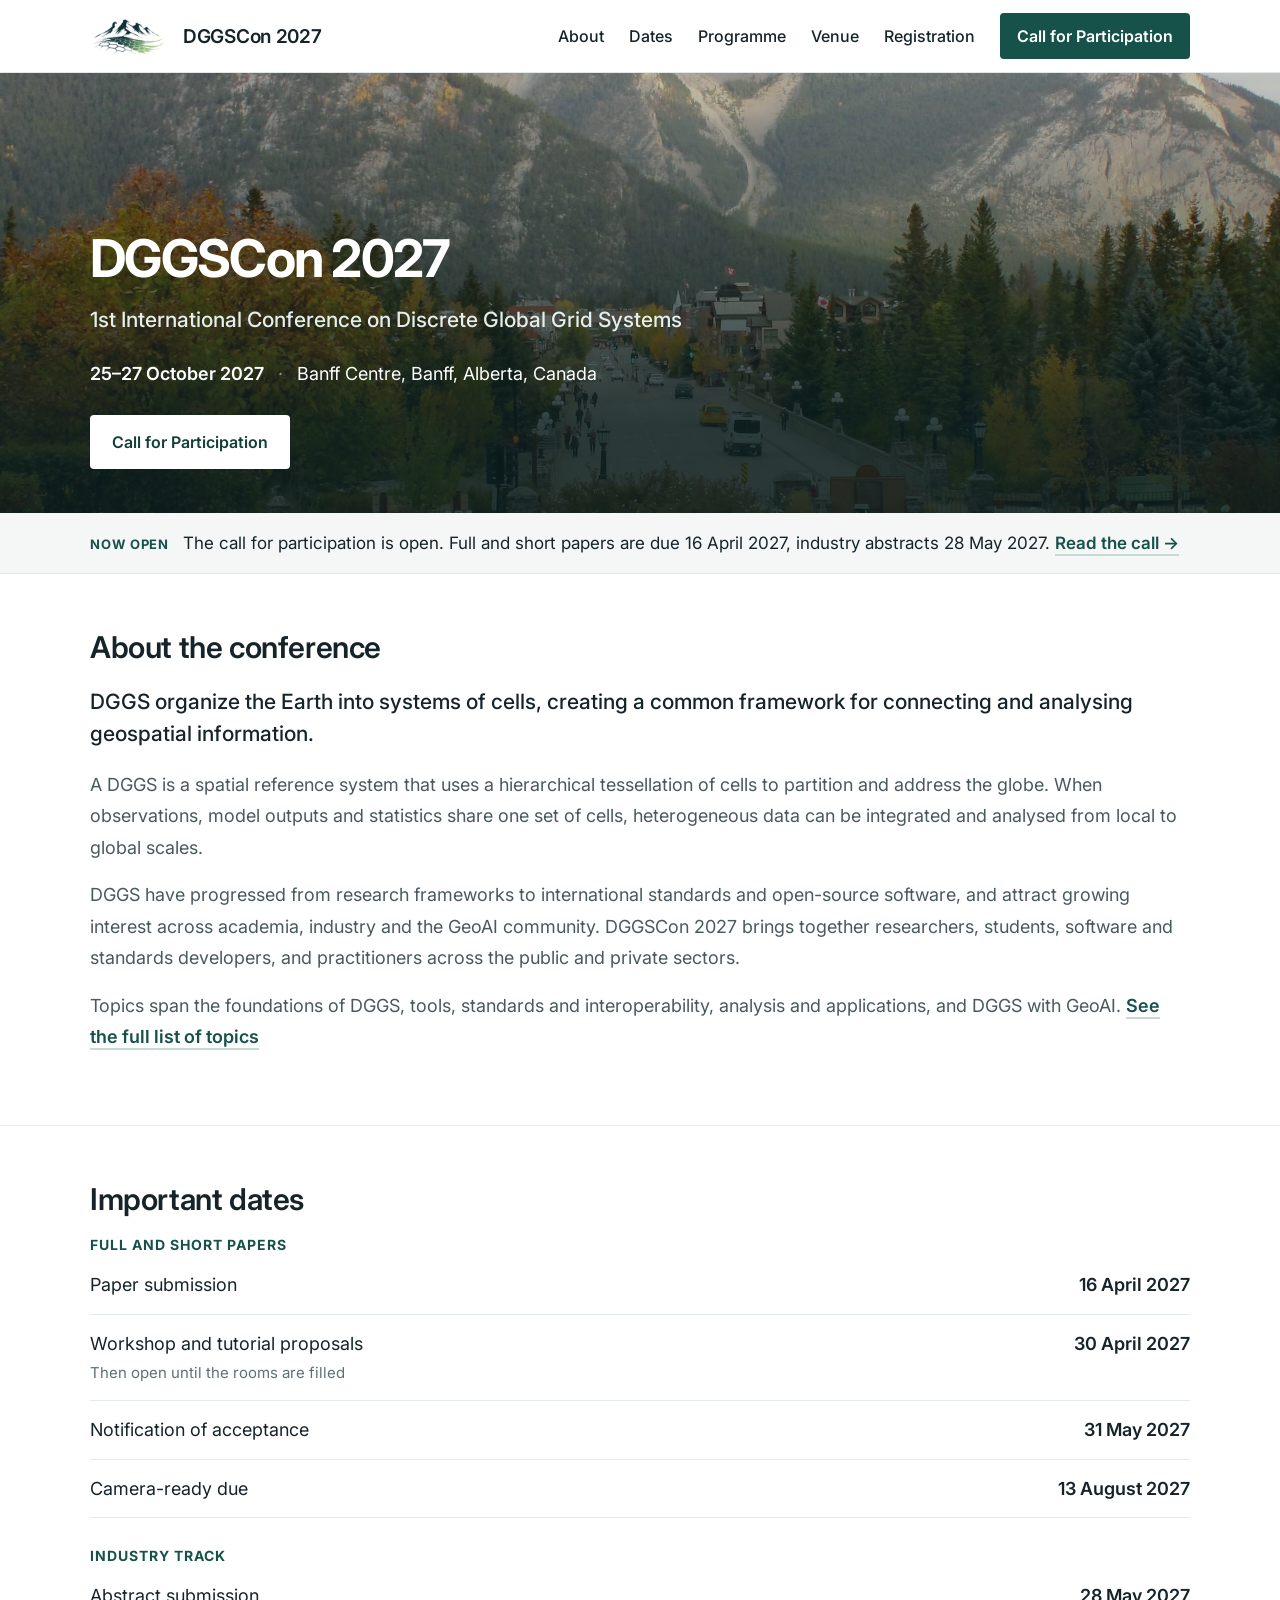
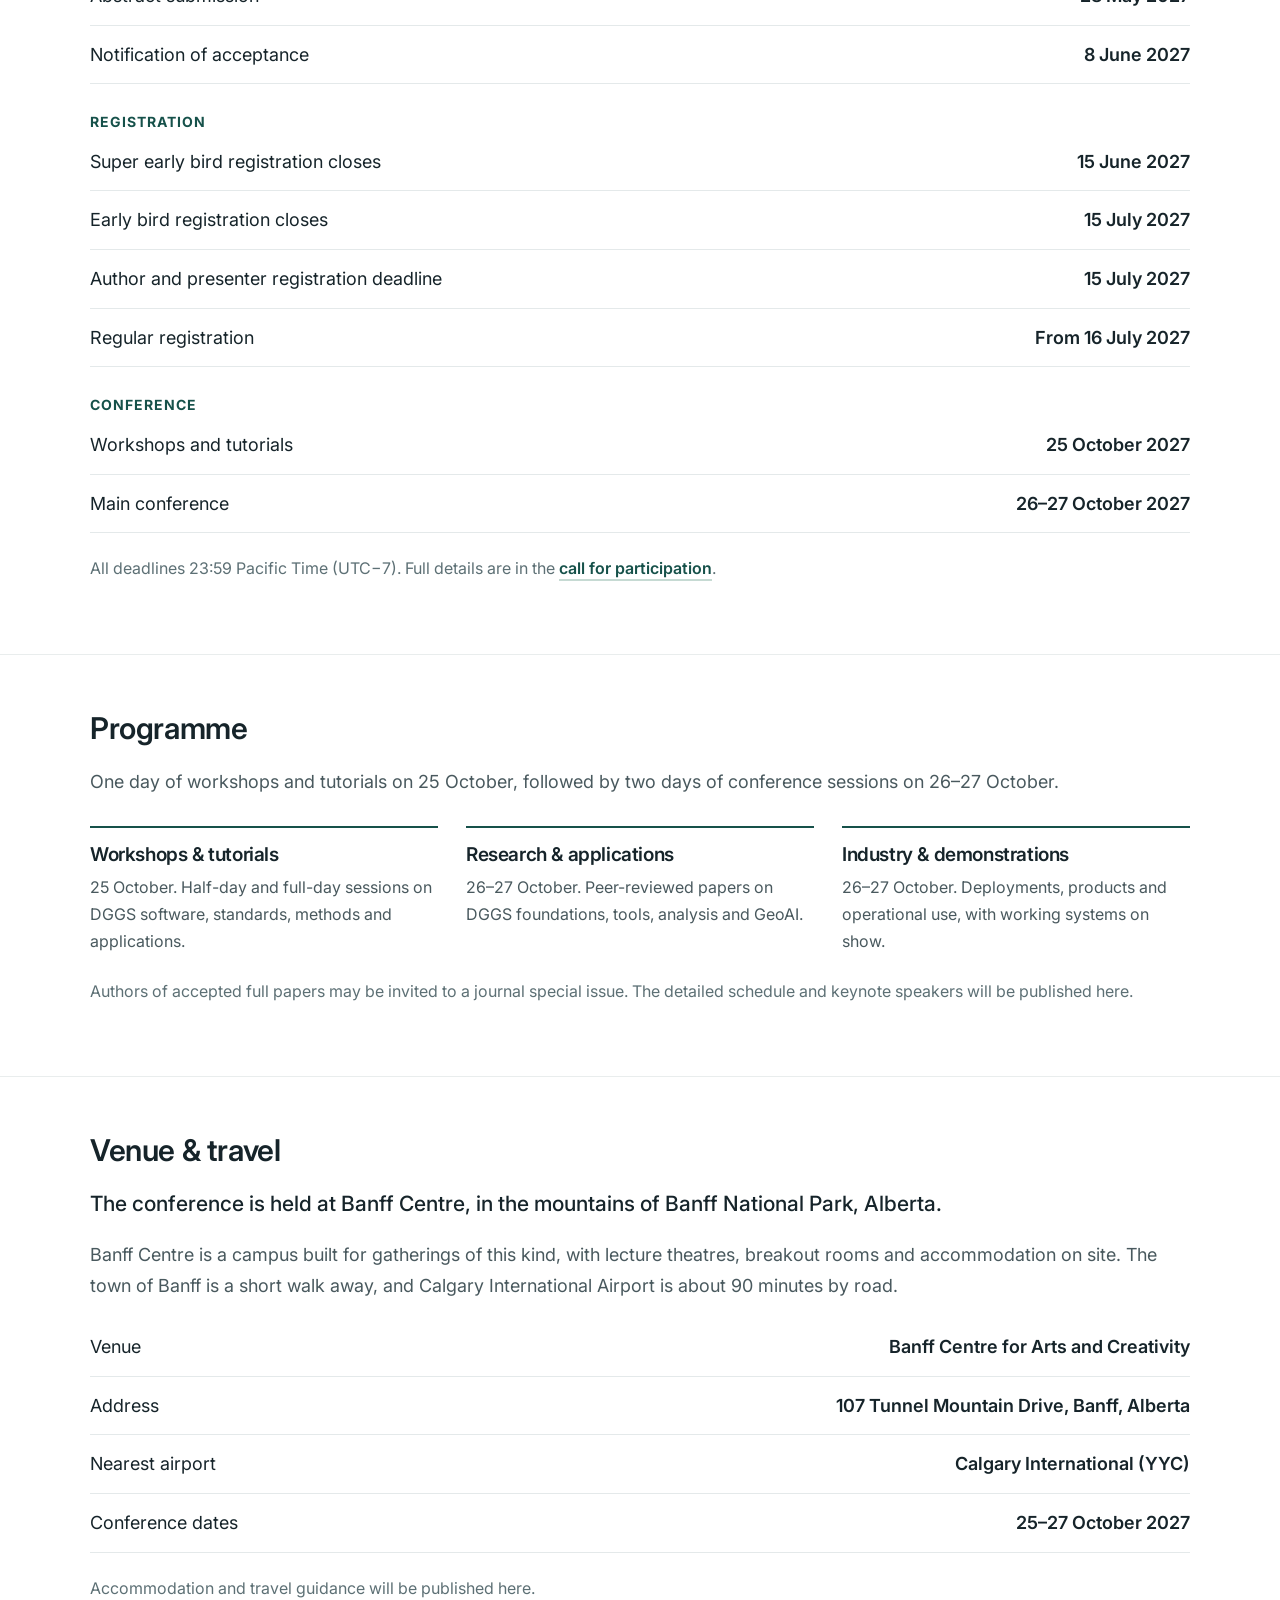
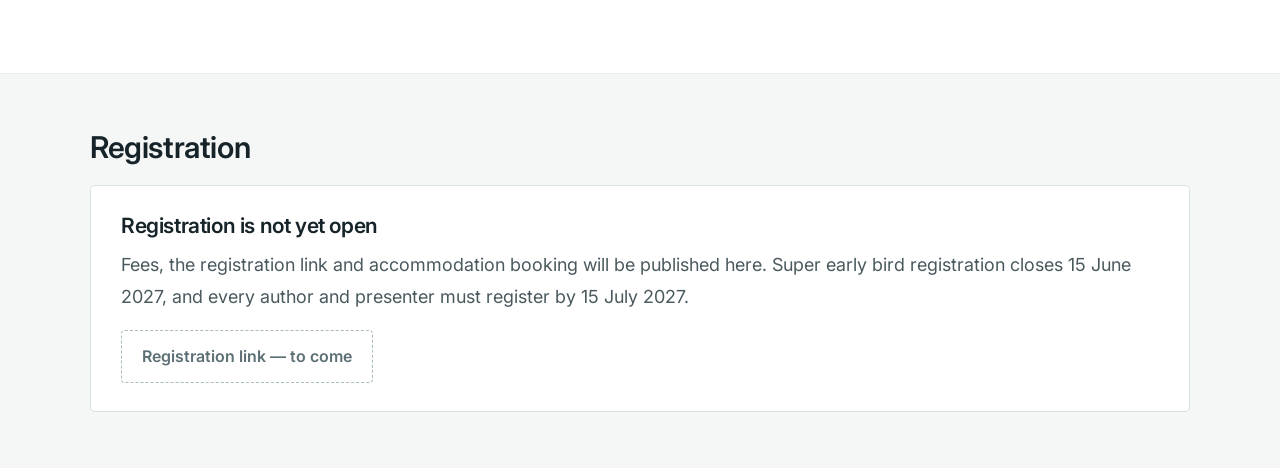
==== commit 954de184: "Add the five homepage sections Co-Authored-By: Claude Opus 5 <noreply@anthropic.com>" ====
--- a/docs/index.html
+++ b/docs/index.html
@@ -49,6 +49,104 @@
         <p>The call for participation is open. Full and short papers are due 16 April 2027, industry abstracts 28 May 2027. <a class="link" href="call-for-participation.html">Read the call →</a></p>
       </div>
     </div>
+
+    <section id="about">
+      <div class="shell">
+        <h2>About the conference</h2>
+        <div class="prose">
+          <p class="lede">DGGS organize the Earth into systems of cells, creating a common framework for connecting and analysing geospatial information.</p>
+          <p>A DGGS is a spatial reference system that uses a hierarchical tessellation of cells to partition and address the globe. When observations, model outputs and statistics share one set of cells, heterogeneous data can be integrated and analysed from local to global scales.</p>
+          <p>DGGS have progressed from research frameworks to international standards and open-source software, and attract growing interest across academia, industry and the GeoAI community. DGGSCon 2027 brings together researchers, students, software and standards developers, and practitioners across the public and private sectors.</p>
+          <p>Topics span the foundations of DGGS, tools, standards and interoperability, analysis and applications, and DGGS with GeoAI. <a class="link" href="call-for-participation.html#topics">See the full list of topics</a></p>
+        </div>
+      </div>
+    </section>
+
+    <section id="dates">
+      <div class="shell">
+        <h2>Important dates</h2>
+
+        <h3 class="group">Full and short papers</h3>
+        <ul class="rows">
+          <li><span>Paper submission</span><b>16 April 2027</b></li>
+          <li><span>Workshop and tutorial proposals<span class="sub">Then open until the rooms are filled</span></span><b>30 April 2027</b></li>
+          <li><span>Notification of acceptance</span><b>31 May 2027</b></li>
+          <li><span>Camera-ready due</span><b>13 August 2027</b></li>
+        </ul>
+
+        <h3 class="group">Industry track</h3>
+        <ul class="rows">
+          <li><span>Abstract submission</span><b>28 May 2027</b></li>
+          <li><span>Notification of acceptance</span><b>8 June 2027</b></li>
+        </ul>
+
+        <h3 class="group">Registration</h3>
+        <ul class="rows">
+          <li><span>Super early bird registration closes</span><b>15 June 2027</b></li>
+          <li><span>Early bird registration closes</span><b>15 July 2027</b></li>
+          <li><span>Author and presenter registration deadline</span><b>15 July 2027</b></li>
+          <li><span>Regular registration</span><b>From 16 July 2027</b></li>
+        </ul>
+
+        <h3 class="group">Conference</h3>
+        <ul class="rows">
+          <li><span>Workshops and tutorials</span><b>25 October 2027</b></li>
+          <li><span>Main conference</span><b>26–27 October 2027</b></li>
+        </ul>
+
+        <p class="note">All deadlines 23:59 Pacific Time (UTC−7). Full details are in the <a class="link" href="call-for-participation.html">call for participation</a>.</p>
+      </div>
+    </section>
+
+    <section id="programme">
+      <div class="shell">
+        <h2>Programme</h2>
+        <p class="prose programme-intro">One day of workshops and tutorials on 25 October, followed by two days of conference sessions on 26–27 October.</p>
+        <div class="tracks">
+          <article>
+            <h3>Workshops &amp; tutorials</h3>
+            <p>25 October. Half-day and full-day sessions on DGGS software, standards, methods and applications.</p>
+          </article>
+          <article>
+            <h3>Research &amp; applications</h3>
+            <p>26–27 October. Peer-reviewed papers on DGGS foundations, tools, analysis and GeoAI.</p>
+          </article>
+          <article>
+            <h3>Industry &amp; demonstrations</h3>
+            <p>26–27 October. Deployments, products and operational use, with working systems on show.</p>
+          </article>
+        </div>
+        <p class="note">Authors of accepted full papers may be invited to a journal special issue. The detailed schedule and keynote speakers will be published here.</p>
+      </div>
+    </section>
+
+    <section id="venue">
+      <div class="shell">
+        <h2>Venue &amp; travel</h2>
+        <div class="prose">
+          <p class="lede">The conference is held at Banff Centre, in the mountains of Banff National Park, Alberta.</p>
+          <p>Banff Centre is a campus built for gatherings of this kind, with lecture theatres, breakout rooms and accommodation on site. The town of Banff is a short walk away, and Calgary International Airport is about 90 minutes by road.</p>
+        </div>
+        <ul class="rows venue-facts">
+          <li><span>Venue</span><b>Banff Centre for Arts and Creativity</b></li>
+          <li><span>Address</span><b>107 Tunnel Mountain Drive, Banff, Alberta</b></li>
+          <li><span>Nearest airport</span><b>Calgary International (YYC)</b></li>
+          <li><span>Conference dates</span><b>25–27 October 2027</b></li>
+        </ul>
+        <p class="note">Accommodation and travel guidance will be published here.</p>
+      </div>
+    </section>
+
+    <section id="registration" class="registration">
+      <div class="shell">
+        <h2>Registration</h2>
+        <div class="reg-panel">
+          <h3>Registration is not yet open</h3>
+          <p>Fees, the registration link and accommodation booking will be published here. Super early bird registration closes 15 June 2027, and every author and presenter must register by 15 July 2027.</p>
+          <span class="btn-wait">Registration link — to come</span>
+        </div>
+      </div>
+    </section>
   </main>
 </body>
 </html>
--- a/docs/assets/styles.css
+++ b/docs/assets/styles.css
@@ -178,3 +178,27 @@
   color:var(--pine);white-space:nowrap;
 }
 .announce p{margin:0}
+
+/* ------------------------------------------------------------- sections */
+.programme-intro{margin-bottom:28px;color:var(--muted)}
+
+/* The single three-column block. Everything else on the page is full width. */
+.tracks{display:grid;grid-template-columns:repeat(3,1fr);gap:28px;margin-top:4px}
+.tracks article{border-top:2px solid var(--pine);padding-top:16px}
+.tracks h3{font-size:19px;font-weight:600;margin-bottom:8px}
+.tracks p{font-size:16px;color:var(--muted);margin:0;line-height:1.7}
+
+.venue-facts{margin-top:12px}
+
+.registration{background:var(--panel)}
+.reg-panel{
+  border:1px solid #d9e2e0;background:var(--page);
+  border-radius:5px;padding:28px 30px;
+}
+.reg-panel h3{font-size:21px;font-weight:600;margin-bottom:10px}
+.reg-panel p{font-size:18px;line-height:1.75;color:var(--muted);margin-bottom:10px}
+.btn-wait{
+  display:inline-block;margin-top:8px;
+  border:1.5px dashed #a9bcb8;color:var(--muted-light);
+  padding:12px 20px;border-radius:4px;font-size:16px;font-weight:600;
+}
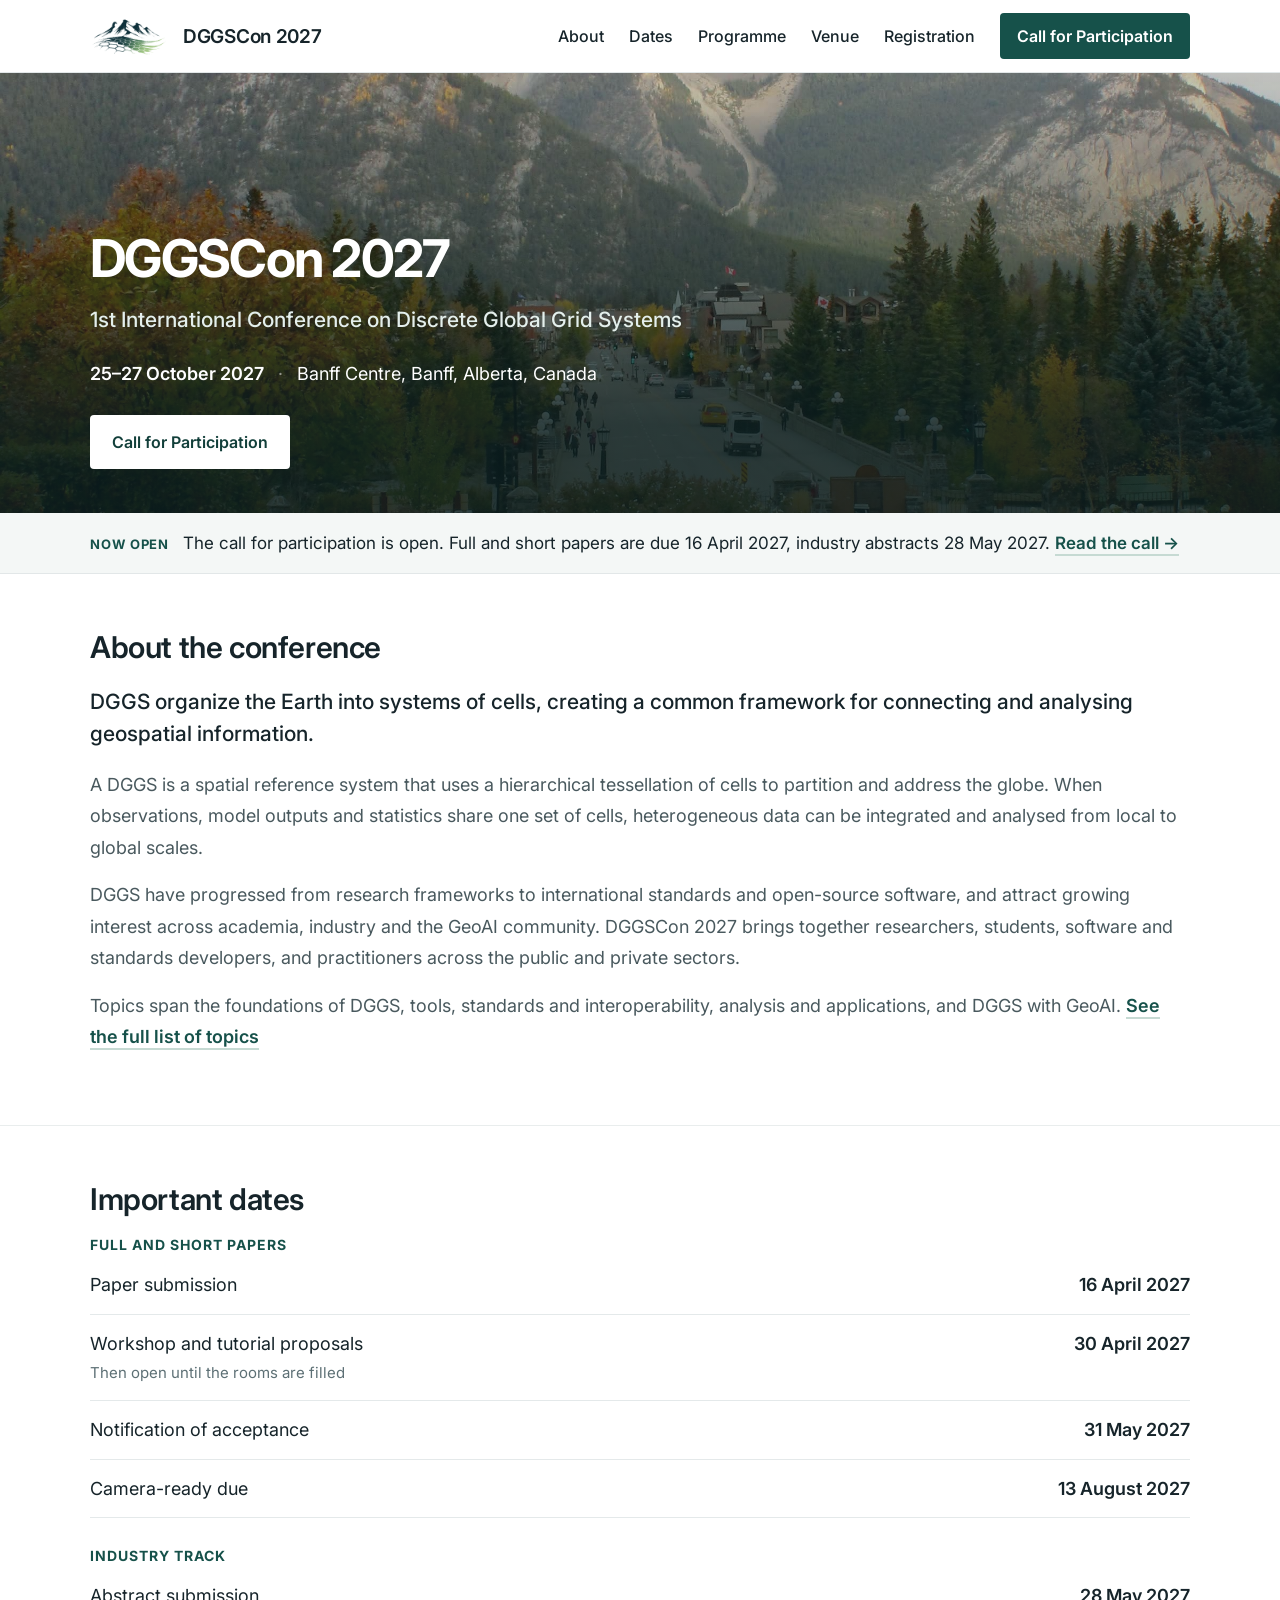
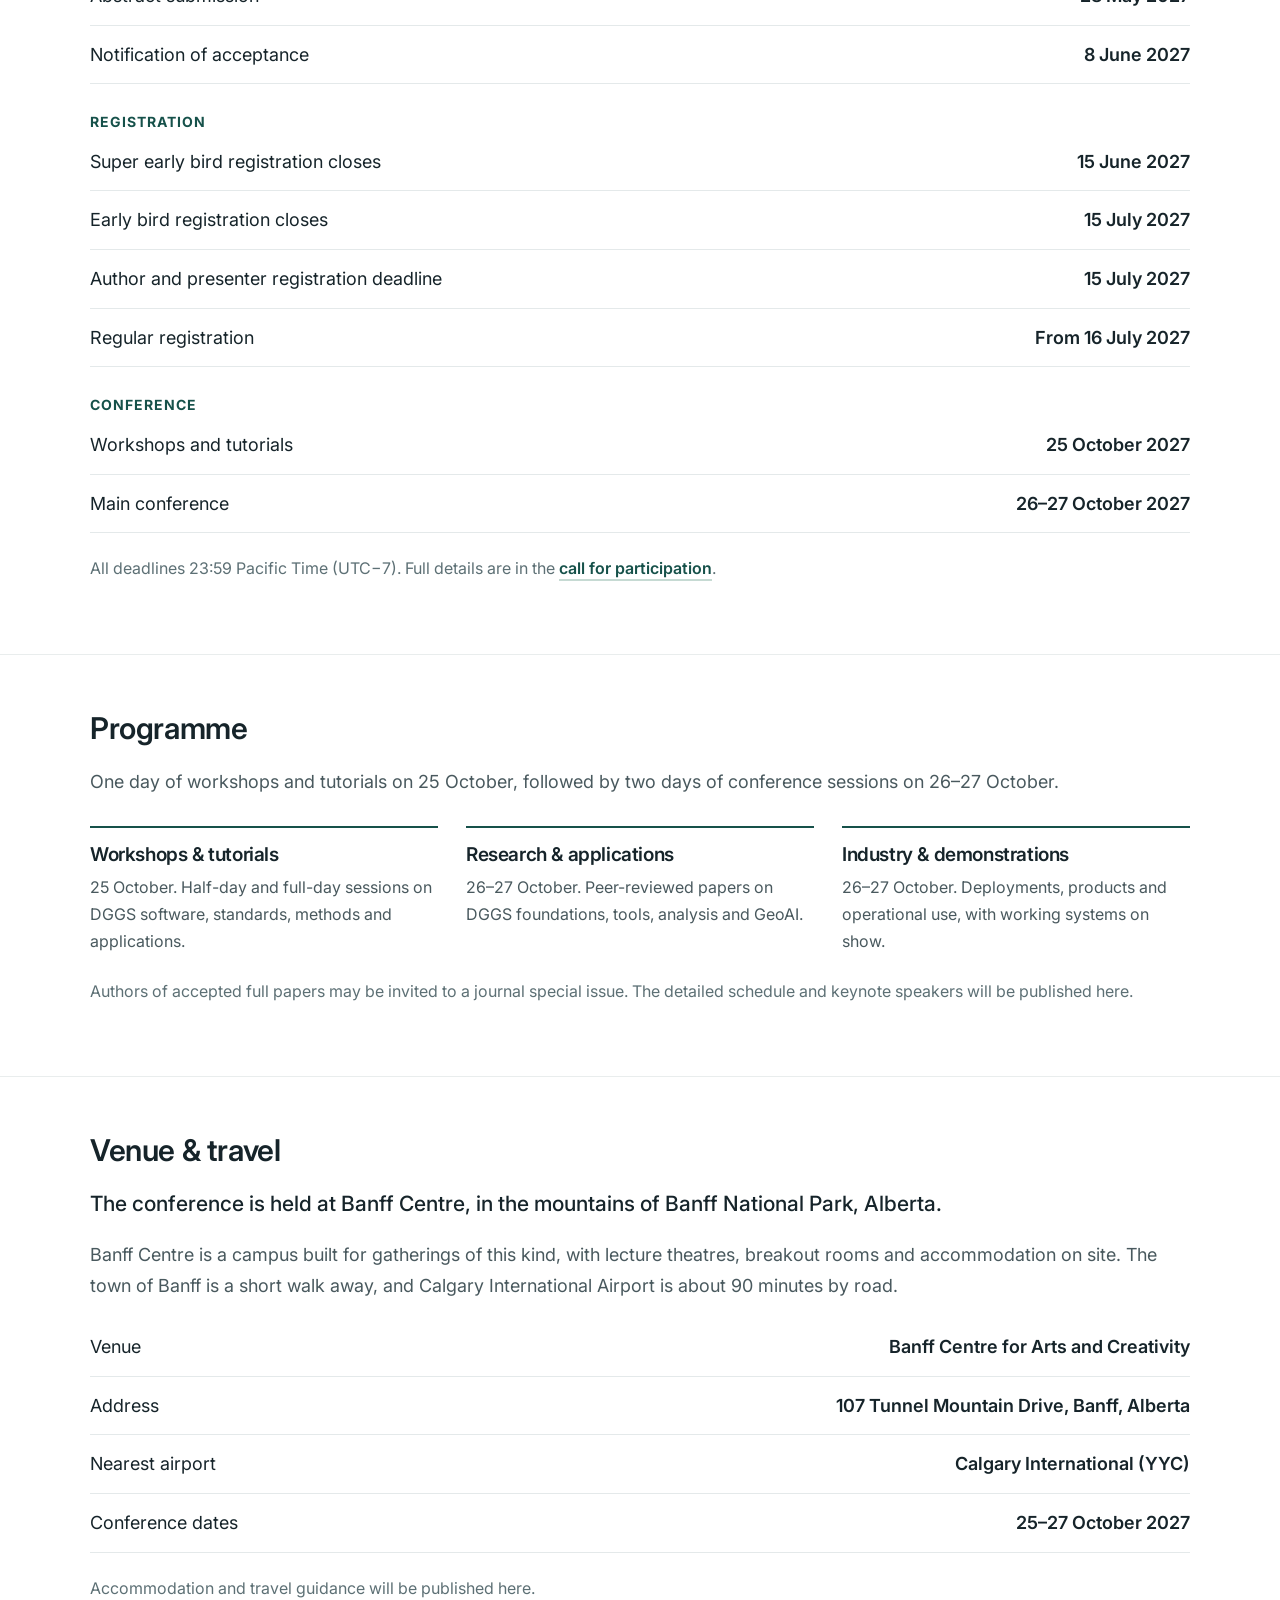
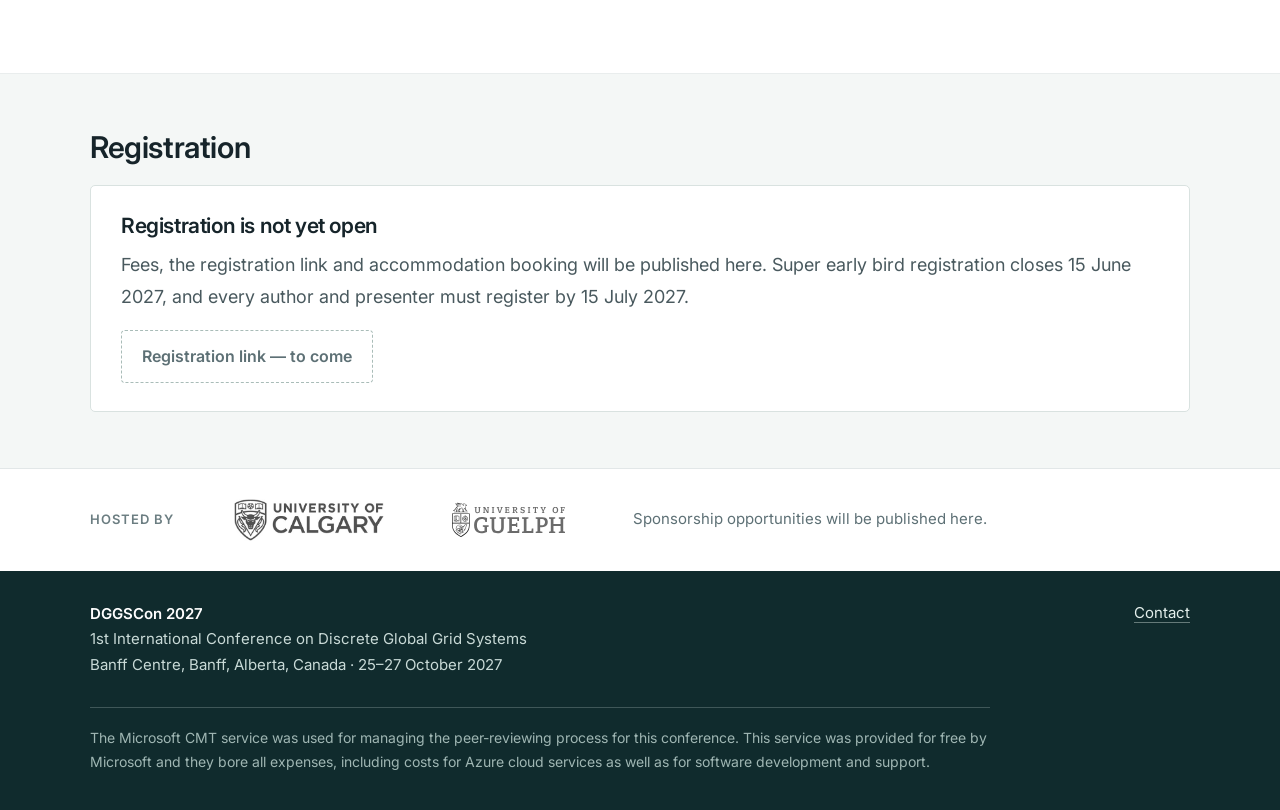
==== commit 530cfff4: "Add the hosts band and rebuilt footer Co-Authored-By: Claude Opus 5 <noreply@anthropic.com>" ====
--- a/docs/index.html
+++ b/docs/index.html
@@ -148,5 +148,26 @@
       </div>
     </section>
   </main>
+
+  <div class="hosts">
+    <div class="shell">
+      <span class="hosts-label">Hosted by</span>
+      <a class="host host-calgary" href="https://www.ucalgary.ca/">
+        <img src="assets/university-of-calgary-logo-cropped.jpg" alt="University of Calgary" width="461" height="129" loading="lazy">
+      </a>
+      <a class="host host-guelph" href="https://www.uoguelph.ca/">
+        <img src="assets/university-of-guelph-logo.svg" alt="University of Guelph" width="1346" height="437" loading="lazy">
+      </a>
+      <p class="hosts-note">Sponsorship opportunities will be published here.</p>
+    </div>
+  </div>
+
+  <footer class="site-footer">
+    <div class="shell">
+      <p class="footer-id"><b>DGGSCon 2027</b><br>1st International Conference on Discrete Global Grid Systems<br>Banff Centre, Banff, Alberta, Canada · 25–27 October 2027</p>
+      <p class="footer-contact"><a href="call-for-participation.html#contact">Contact</a></p>
+      <p class="footer-ack">The Microsoft CMT service was used for managing the peer-reviewing process for this conference. This service was provided for free by Microsoft and they bore all expenses, including costs for Azure cloud services as well as for software development and support.</p>
+    </div>
+  </footer>
 </body>
 </html>
--- a/docs/assets/styles.css
+++ b/docs/assets/styles.css
@@ -202,3 +202,44 @@
   border:1.5px dashed #a9bcb8;color:var(--muted-light);
   padding:12px 20px;border-radius:4px;font-size:16px;font-weight:600;
 }
+
+/* ----------------------------------------------------------- hosts band */
+/* Light band, no cards. The two marks are built for opposite backgrounds:
+   Calgary is dark artwork on white, the Guelph SVG has a white-filled
+   wordmark meant for dark grounds, so each needs its own treatment to sit
+   at the same visual weight here. */
+.hosts{background:var(--page);border-top:1px solid var(--rule)}
+.hosts .shell{
+  display:flex;align-items:center;flex-wrap:wrap;
+  gap:30px 60px;padding-block:30px;
+}
+.hosts-label{
+  font-size:13px;font-weight:600;letter-spacing:1px;text-transform:uppercase;
+  color:#6b7d81;
+}
+.host{display:block}
+.host img{width:auto;height:42px}
+.host-calgary img{filter:grayscale(1);mix-blend-mode:multiply;opacity:.78}
+.host-guelph img{filter:grayscale(1) brightness(.42)}
+.hosts-note{margin:0;font-size:15px;color:var(--muted-light)}
+
+/* --------------------------------------------------------------- footer */
+.site-footer{
+  background:var(--footer);color:var(--footer-text);
+  padding-block:30px 36px;font-size:15px;
+}
+.site-footer .shell{
+  display:flex;justify-content:space-between;flex-wrap:wrap;gap:30px;
+}
+.site-footer p{margin:0}
+.footer-id{line-height:1.7}
+.footer-id b{font-weight:600;color:#fff}
+.site-footer a{color:#e4efec;border-bottom:1px solid rgba(228,239,236,.4)}
+.site-footer a:hover{border-color:#e4efec}
+/* Required acknowledgement: verbatim, and visible at every width. */
+.footer-ack{
+  flex-basis:100%;
+  margin-top:22px;padding-top:18px;
+  border-top:1px solid rgba(201,218,215,.25);
+  font-size:14px;line-height:1.7;color:#9fb6b3;max-width:900px;
+}
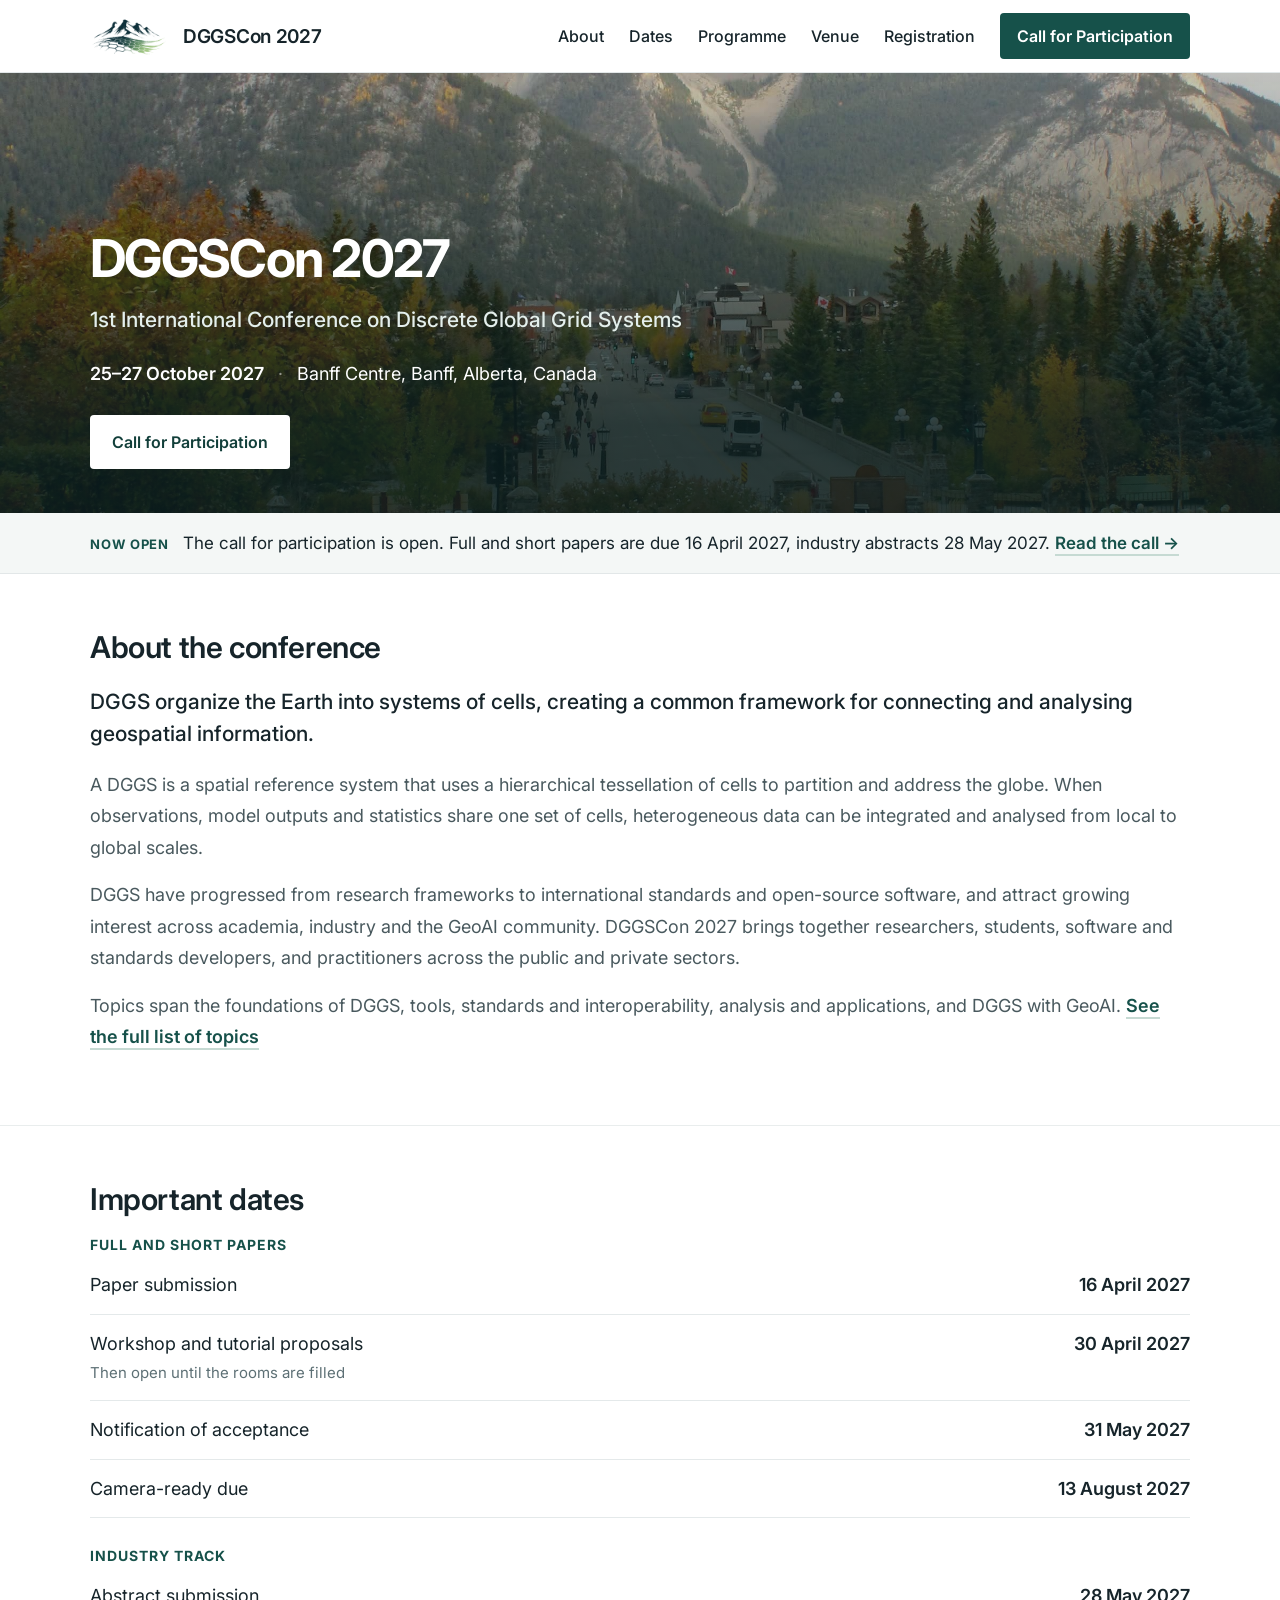
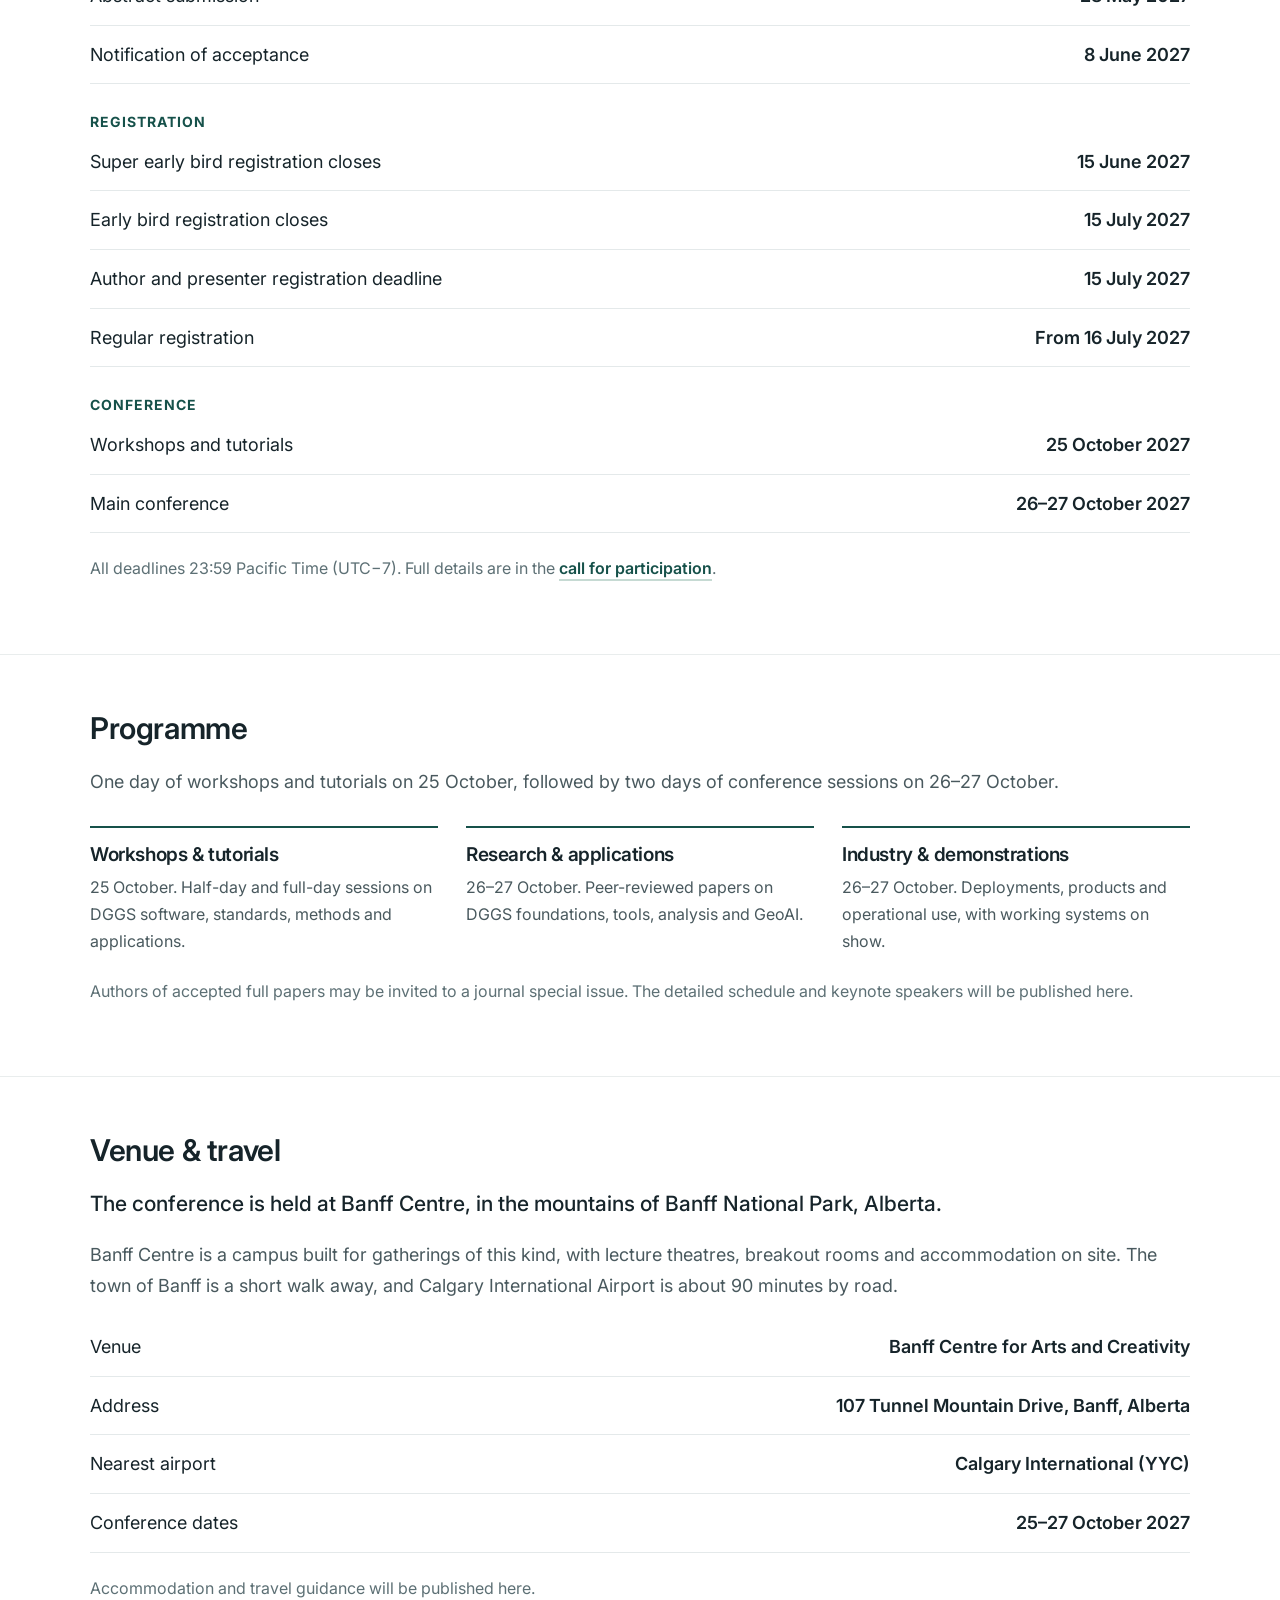
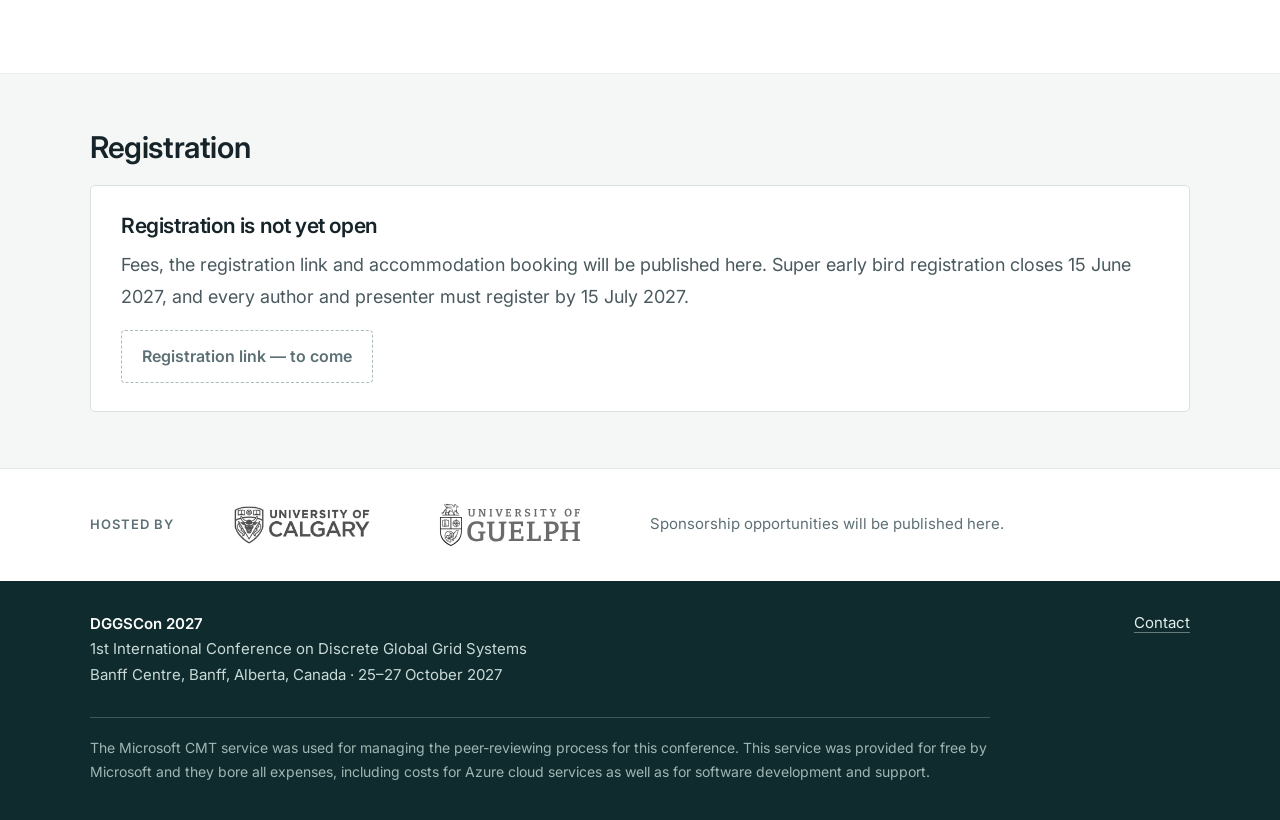
==== commit 9fe84324: "Fix deferred review minors and note the CMT account requirement Co-Authored-By: Claude Opus 5 <norep" ====
--- a/docs/index.html
+++ b/docs/index.html
@@ -8,9 +8,17 @@
   <meta property="og:title" content="DGGSCon 2027 — 1st International Conference on Discrete Global Grid Systems">
   <meta property="og:description" content="25–27 October 2027 at Banff Centre, Banff, Alberta, Canada. Full papers, short papers and industry abstracts.">
   <meta property="og:type" content="website">
+  <!-- Absolute, because link-preview scrapers resolve these against themselves,
+       not against the site. Update both if the site moves to a custom domain. -->
+  <meta property="og:url" content="https://ubisensingailab.github.io/DGGSCON-2027-website/">
+  <meta property="og:image" content="https://ubisensingailab.github.io/DGGSCON-2027-website/assets/banff-hero.jpg">
+  <meta property="og:image:alt" content="Banff Avenue in autumn, with Cascade Mountain rising behind the town.">
   <title>DGGSCon 2027 — 1st International Conference on Discrete Global Grid Systems</title>
-  <link rel="icon" href="assets/dggscon-logo.png" type="image/png">
-  <link rel="stylesheet" href="assets/styles.css?v=8">
+  <link rel="icon" href="assets/icon.svg" type="image/svg+xml">
+  <link rel="preconnect" href="https://fonts.googleapis.com">
+  <link rel="preconnect" href="https://fonts.gstatic.com" crossorigin>
+  <link rel="stylesheet" href="https://fonts.googleapis.com/css2?family=Inter:wght@400;500;600;700&display=swap">
+  <link rel="stylesheet" href="assets/styles.css?v=9">
 </head>
 <body>
   <a class="skip-link" href="#main">Skip to content</a>
@@ -34,7 +42,7 @@
 
   <main id="main">
     <div class="hero" id="top">
-      <img src="assets/banff-hero.jpg" alt="Banff Avenue in autumn, with Cascade Mountain rising behind the town." width="2400" height="1497">
+      <img src="assets/banff-hero.jpg" fetchpriority="high" alt="Banff Avenue in autumn, with Cascade Mountain rising behind the town." width="2400" height="1497">
       <div class="shell">
         <h1>DGGSCon 2027</h1>
         <p class="hero-title">1st International Conference on Discrete Global Grid Systems</p>
@@ -165,7 +173,7 @@
   <footer class="site-footer">
     <div class="shell">
       <p class="footer-id"><b>DGGSCon 2027</b><br>1st International Conference on Discrete Global Grid Systems<br>Banff Centre, Banff, Alberta, Canada · 25–27 October 2027</p>
-      <p class="footer-contact"><a href="call-for-participation.html#contact">Contact</a></p>
+      <p><a href="call-for-participation.html#contact">Contact</a></p>
       <p class="footer-ack">The Microsoft CMT service was used for managing the peer-reviewing process for this conference. This service was provided for free by Microsoft and they bore all expenses, including costs for Azure cloud services as well as for software development and support.</p>
     </div>
   </footer>
--- a/docs/assets/styles.css
+++ b/docs/assets/styles.css
@@ -1,5 +1,3 @@
-@import url('https://fonts.googleapis.com/css2?family=Inter:wght@400;500;600;700&display=swap');
-
 /* ---------------------------------------------------------------- tokens */
 :root{
   --page:#ffffff;
@@ -40,6 +38,11 @@
   outline-offset:3px;
   border-radius:2px;
 }
+/* The pine ring is ~1.6:1 against the dark surfaces — effectively invisible.
+   Light ring there instead, so keyboard focus is never lost. */
+.hero a:focus-visible,
+.site-footer a:focus-visible,
+.cfp-dates a:focus-visible{outline-color:#fff}
 
 .skip-link{
   position:absolute;top:8px;left:12px;z-index:20;
@@ -47,11 +50,6 @@
   transform:translateY(-200%);
 }
 .skip-link:focus{transform:none}
-
-.sr-only{
-  position:absolute;width:1px;height:1px;padding:0;margin:-1px;
-  overflow:hidden;clip:rect(0,0,0,0);white-space:nowrap;border:0;
-}
 
 /* --------------------------------------------------------------- layout */
 .shell{width:min(1100px,100% - 56px);margin-inline:auto}
@@ -128,7 +126,9 @@
   padding:10px 17px;border-radius:4px;font-weight:600;
 }
 .site-header nav .cta:hover{background:var(--pine-dark);color:#fff}
-.site-header nav [aria-current="page"]{color:var(--pine)}
+/* Plain nav links mark the current page with colour; the solid .cta button
+   cannot — the same colour on its own background would hide the label. */
+.site-header nav a:not(.cta)[aria-current="page"]{color:var(--pine)}
 
 /* ----------------------------------------------------------------- hero */
 /* The dark background carries the white type before and without the photo. */
@@ -215,12 +215,15 @@
 }
 .hosts-label{
   font-size:13px;font-weight:600;letter-spacing:1px;text-transform:uppercase;
-  color:#6b7d81;
+  color:var(--muted-light);
 }
 .host{display:block}
-.host img{width:auto;height:42px}
-.host-calgary img{filter:grayscale(1);mix-blend-mode:multiply;opacity:.78}
-.host-guelph img{filter:grayscale(1) brightness(.42)}
+/* The two lockups have very different proportions: the wordmark is 41% of the
+   Calgary artwork's height but only 23% of Guelph's, so equal box heights make
+   Calgary's type look 1.8x larger. Sized to balance the wordmarks instead. */
+.host img{width:auto}
+.host-calgary img{height:38px;filter:grayscale(1);mix-blend-mode:multiply;opacity:.78}
+.host-guelph img{height:52px;filter:grayscale(1) brightness(.42)}
 .hosts-note{margin:0;font-size:15px;color:var(--muted-light)}
 
 /* --------------------------------------------------------------- footer */
@@ -243,3 +246,166 @@
   border-top:1px solid rgba(201,218,215,.25);
   font-size:14px;line-height:1.7;color:#9fb6b3;max-width:900px;
 }
+
+/* ------------------------------------------- call for participation page */
+.cfp-head{padding-block:54px 8px}
+.cfp-head h1{font-size:clamp(34px,6vw,46px);font-weight:700;letter-spacing:-1.5px}
+.cfp-head .lead{
+  max-width:720px;margin:20px 0 0;
+  font-size:20px;line-height:1.6;color:var(--muted);
+}
+/* Aligned columns rather than a wrapping row: a flex row drops a single chip
+   onto a line of its own whenever the labels do not happen to fill it. */
+/* Nine entries, so the column count is chosen to avoid a row holding one chip:
+   5 + 4 when wide, exactly 3 + 3 + 3 at mid widths, stacked on a phone. */
+.cfp-toc{
+  display:grid;
+  grid-template-columns:repeat(5,1fr);
+  gap:10px 12px;
+  margin-top:34px;padding-top:26px;border-top:1px solid var(--rule);
+}
+.cfp-toc a{
+  display:block;text-align:center;
+  border:1px solid #c7d4d1;border-radius:30px;
+  padding:9px 14px;font-size:14px;font-weight:500;
+}
+.cfp-toc a:hover{background:var(--panel);border-color:var(--pine)}
+
+.cfp-section{padding-block:50px;scroll-margin-top:70px}
+.cfp-section + .cfp-section{border-top:1px solid var(--rule-soft)}
+.cfp-grid{margin-top:4px}
+.cfp-copy{font-size:18px;line-height:1.75;max-width:900px}
+.cfp-copy > p{color:var(--muted)}
+.section-intro{margin-bottom:22px}
+.section-intro > p{margin:14px 0 0;font-size:17px;color:var(--muted)}
+
+.cfp-list{margin:16px 0 0;padding-left:0;list-style:none;display:grid;gap:14px}
+.cfp-list > li{position:relative;padding-left:22px;color:var(--muted)}
+.cfp-list > li::before{
+  content:"";position:absolute;left:0;top:11px;
+  width:8px;height:8px;border-radius:50%;background:#8aa8a0;
+}
+.cfp-list strong,.cfp-copy strong{color:var(--ink);font-weight:600}
+.cfp-sublist{margin:12px 0 0;padding-left:0;list-style:none;display:grid;gap:10px}
+.cfp-sublist li{position:relative;padding-left:22px;font-size:16px;color:var(--muted)}
+.cfp-sublist li::before{
+  content:"";position:absolute;left:0;top:10px;
+  width:6px;height:6px;border-radius:50%;border:1px solid #8aa8a0;
+}
+.inline-link{
+  color:var(--pine);font-weight:500;
+  text-decoration:underline;text-underline-offset:4px;word-break:break-word;
+}
+.cfp-copy code{
+  font-family:ui-monospace,'Cascadia Mono',Consolas,monospace;
+  font-size:.92em;background:var(--panel);
+  border:1px solid #dae3e0;border-radius:3px;padding:1px 5px;
+}
+
+.cfp-topics{display:grid;grid-template-columns:repeat(2,minmax(0,1fr));gap:36px 56px}
+.cfp-topics article{border-top:2px solid var(--pine);padding-top:18px}
+.cfp-topics h3{font-size:19px;font-weight:600;margin-bottom:12px}
+.cfp-topics ul{margin:0;padding-left:20px;display:grid;gap:9px}
+.cfp-topics li{font-size:16px;color:var(--muted);line-height:1.65}
+.cfp-topics li::marker{color:#8aa8a0}
+
+/* The table is wider than a phone; its scroll region stays keyboard reachable.
+   The right-edge shading is the only cue a mouse user gets that it scrolls. */
+.table-scroll{
+  margin-top:6px;overflow-x:auto;border-top:2px solid var(--pine);
+  background:linear-gradient(to right,transparent calc(100% - 42px),rgba(16,43,45,.07) 100%);
+}
+.table-scroll:focus-visible{outline:3px solid var(--pine);outline-offset:3px}
+.cfp-table{width:100%;min-width:720px;border-collapse:collapse;text-align:left}
+.cfp-table th,.cfp-table td{
+  padding:16px 20px 16px 0;border-bottom:1px solid var(--rule-row);
+  vertical-align:top;font-size:16px;line-height:1.7;color:var(--muted);font-weight:400;
+}
+.cfp-table thead th{
+  padding-top:14px;font-size:13px;font-weight:700;letter-spacing:1px;
+  text-transform:uppercase;color:var(--ink);
+}
+.cfp-table tbody th{
+  font-size:17px;font-weight:600;color:var(--ink);
+  white-space:nowrap;padding-right:32px;
+}
+.cfp-note{margin-top:22px;max-width:900px;font-size:16px;line-height:1.75;color:var(--muted-light)}
+
+/* Dates band: the one dark section on this page, matching the hero and footer. */
+.cfp-dates{background:var(--footer);color:var(--footer-text)}
+.cfp-dates h2{color:#fff}
+.cfp-dates .section-intro > p{color:#b9c9c4}
+.cfp-dates-heading{
+  font-size:14px;font-weight:700;letter-spacing:1px;text-transform:uppercase;
+  color:#a8d0c5;margin:30px 0 2px;
+}
+.cfp-dates-list{margin:0}
+.cfp-dates-list > div{
+  display:flex;justify-content:space-between;align-items:baseline;
+  gap:24px;padding-block:14px;border-bottom:1px solid rgba(201,218,215,.22);
+}
+.cfp-dates-list dt{flex:1;font-size:18px}
+.cfp-dates-list dd{
+  margin:0;font-size:18px;font-weight:600;color:#fff;
+  white-space:nowrap;text-align:right;
+}
+.cfp-dates-list dd > span{
+  display:block;font-size:15px;font-weight:400;color:#b9c9c4;margin-top:4px;
+}
+
+/* ----------------------------------------------------------- responsive */
+@media (max-width:1000px){
+  .shell{width:calc(100% - 48px)}
+  .site-header nav{gap:18px;font-size:15px}
+  .cfp-topics{grid-template-columns:1fr;gap:32px}
+}
+
+@media (max-width:860px){
+  /* The title wraps to three lines here while the hero keeps its height, so the
+     text rides up into the thin end of the gradient. Start it darker. */
+  .hero::after{background:linear-gradient(180deg,rgba(10,30,32,.40) 0%,rgba(10,30,32,.88) 70%)}
+  .tracks{grid-template-columns:1fr;gap:24px}
+  .rows li{font-size:17px}
+  .hero{min-height:400px}
+  .hero .shell{padding-block:48px 36px}
+  section{padding-block:44px}
+  .cfp-section{padding-block:40px}
+  .prose,.cfp-copy,.reg-panel p{font-size:17px}
+  .site-footer .shell{gap:18px}
+}
+
+@media (max-width:560px){
+  .shell{width:calc(100% - 36px)}
+  /* The nav wraps to a full row here, making the bar ~150px tall. Sticking
+     that to the top would cost a quarter of the viewport for the whole visit. */
+  .site-header{position:static}
+  .site-header .shell{flex-wrap:wrap;gap:12px;padding-block:11px}
+  .site-header nav{width:100%;gap:14px 16px;font-size:15px}
+  .brand img{width:64px}
+  .brand b{font-size:18px}
+  .hero .shell{padding-block:40px 30px}
+  .hero-meta{gap:0 10px;font-size:16px}
+  .hero-meta .sep{display:none}
+  .hero-meta b{flex-basis:100%}
+  .rows li{
+    flex-direction:column;align-items:flex-start;
+    gap:4px;font-size:16px;
+  }
+  /* Stacked rows must be allowed to wrap: the venue address is wider than a
+     narrow phone and nowrap would push the whole page sideways. */
+  .rows b{text-align:left;white-space:normal}
+  .cfp-dates-list > div{flex-direction:column;align-items:flex-start;gap:4px}
+  .cfp-dates-list dd{text-align:left}
+  .cfp-dates-list dt,.cfp-dates-list dd{font-size:16px}
+  .reg-panel{padding:22px 20px}
+  .announce .shell{gap:8px}
+}
+
+/* Table of contents column counts. 9 entries: 5+4, then 3+3+3, then stacked. */
+@media (max-width:1040px){
+  .cfp-toc{grid-template-columns:repeat(3,1fr)}
+}
+@media (max-width:560px){
+  .cfp-toc{grid-template-columns:1fr}
+  .cfp-toc a{text-align:left}
+}
